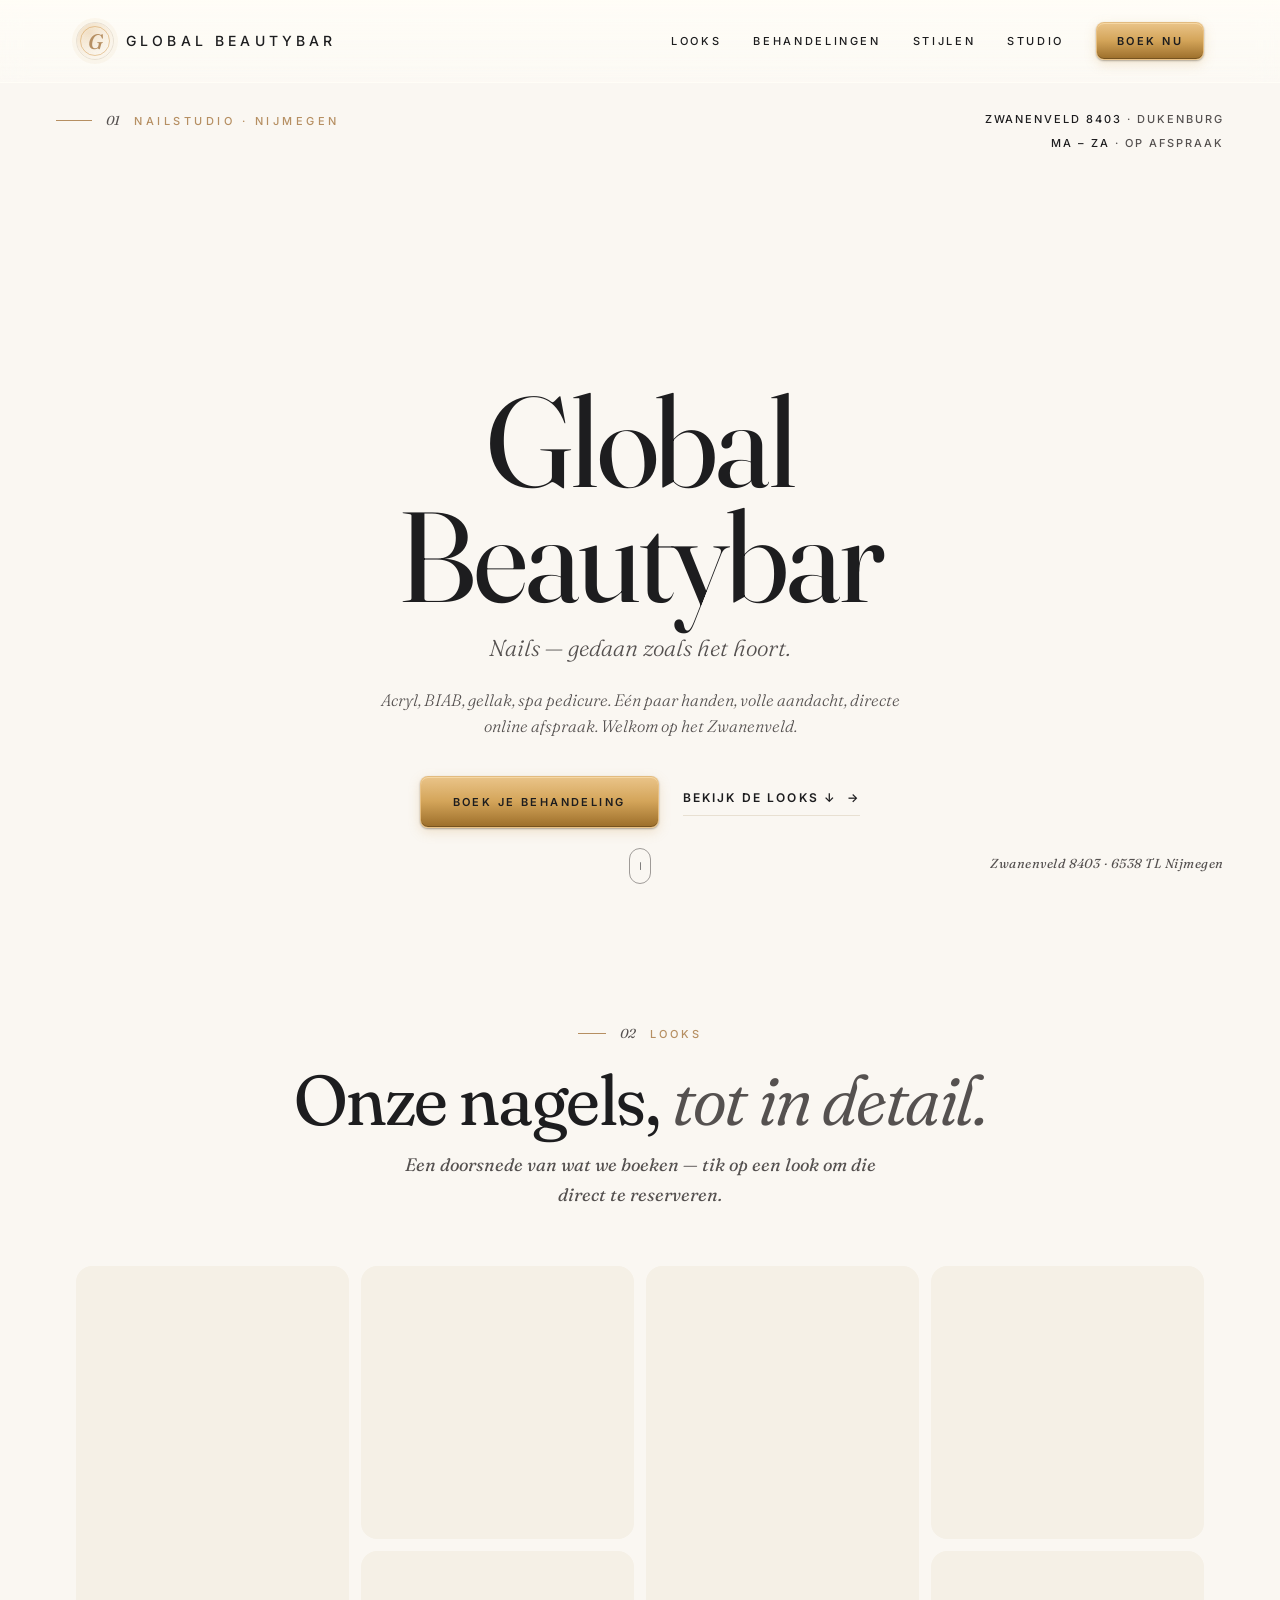
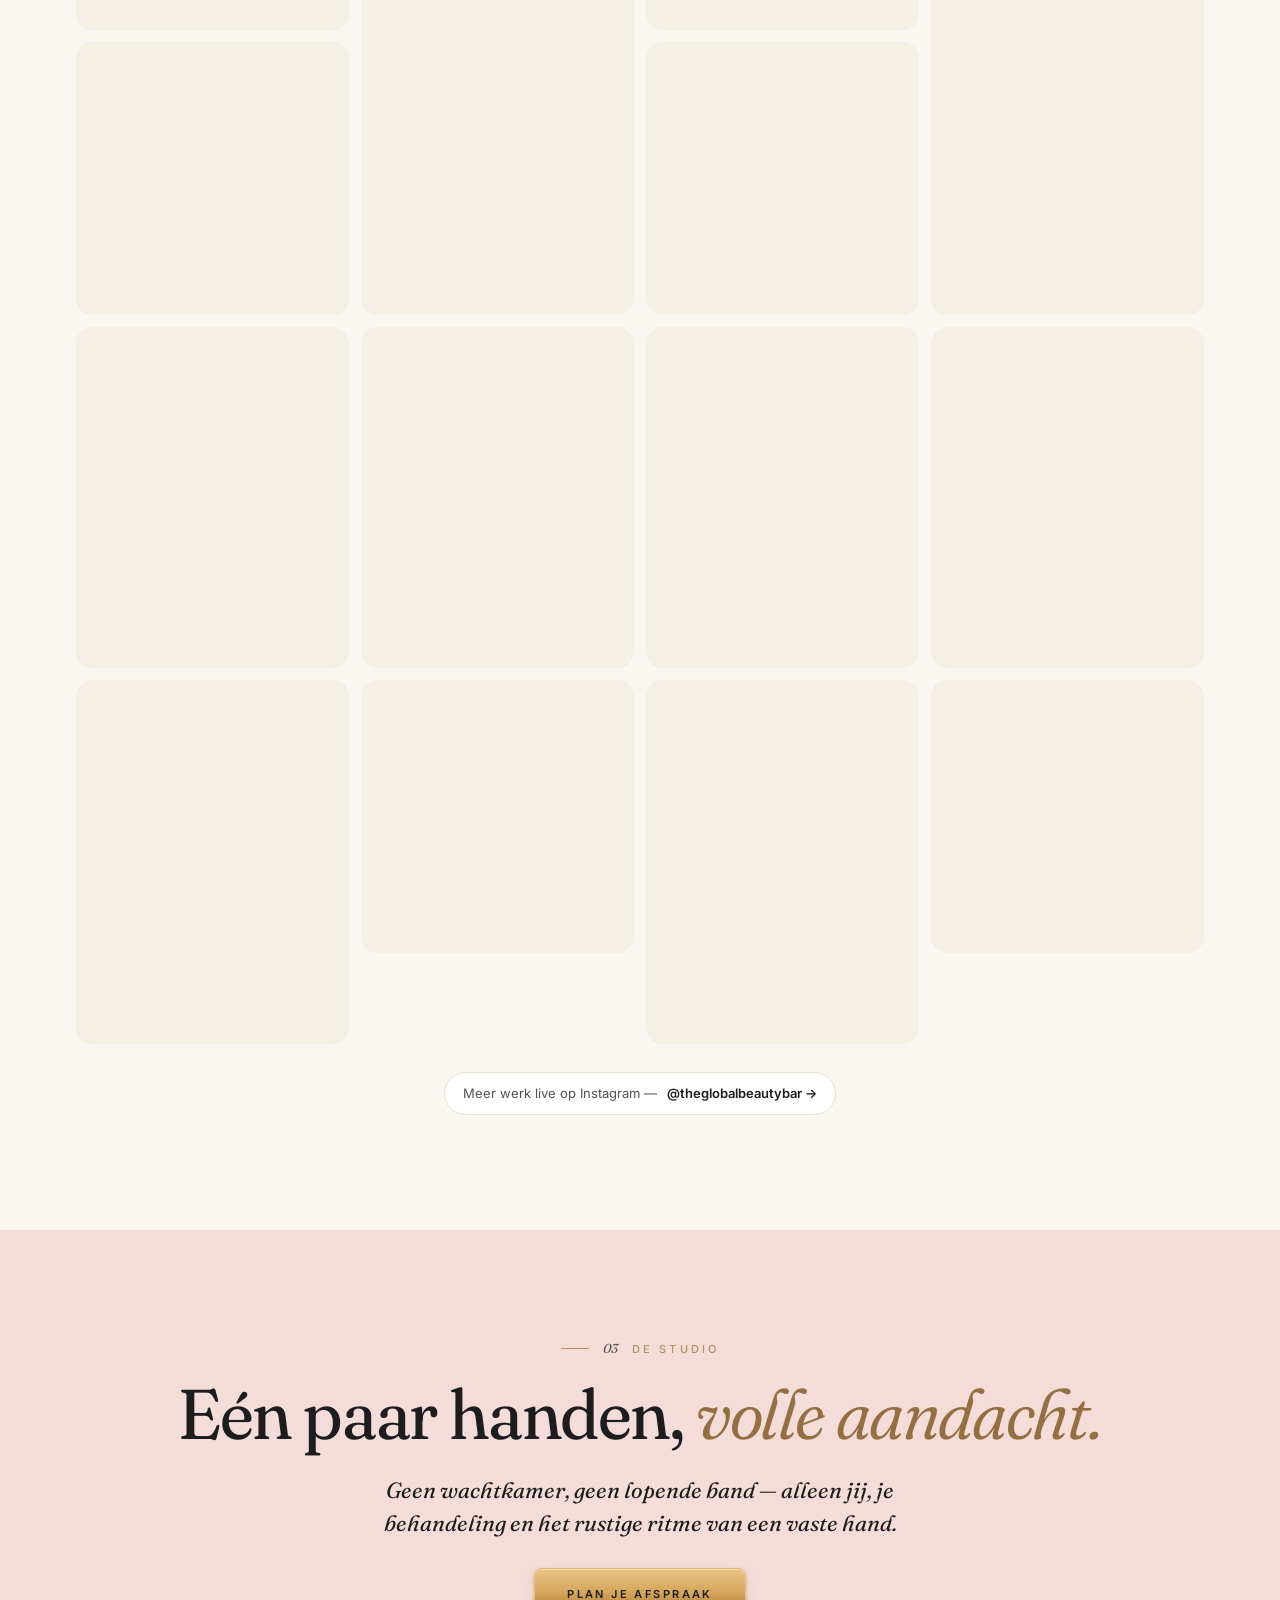
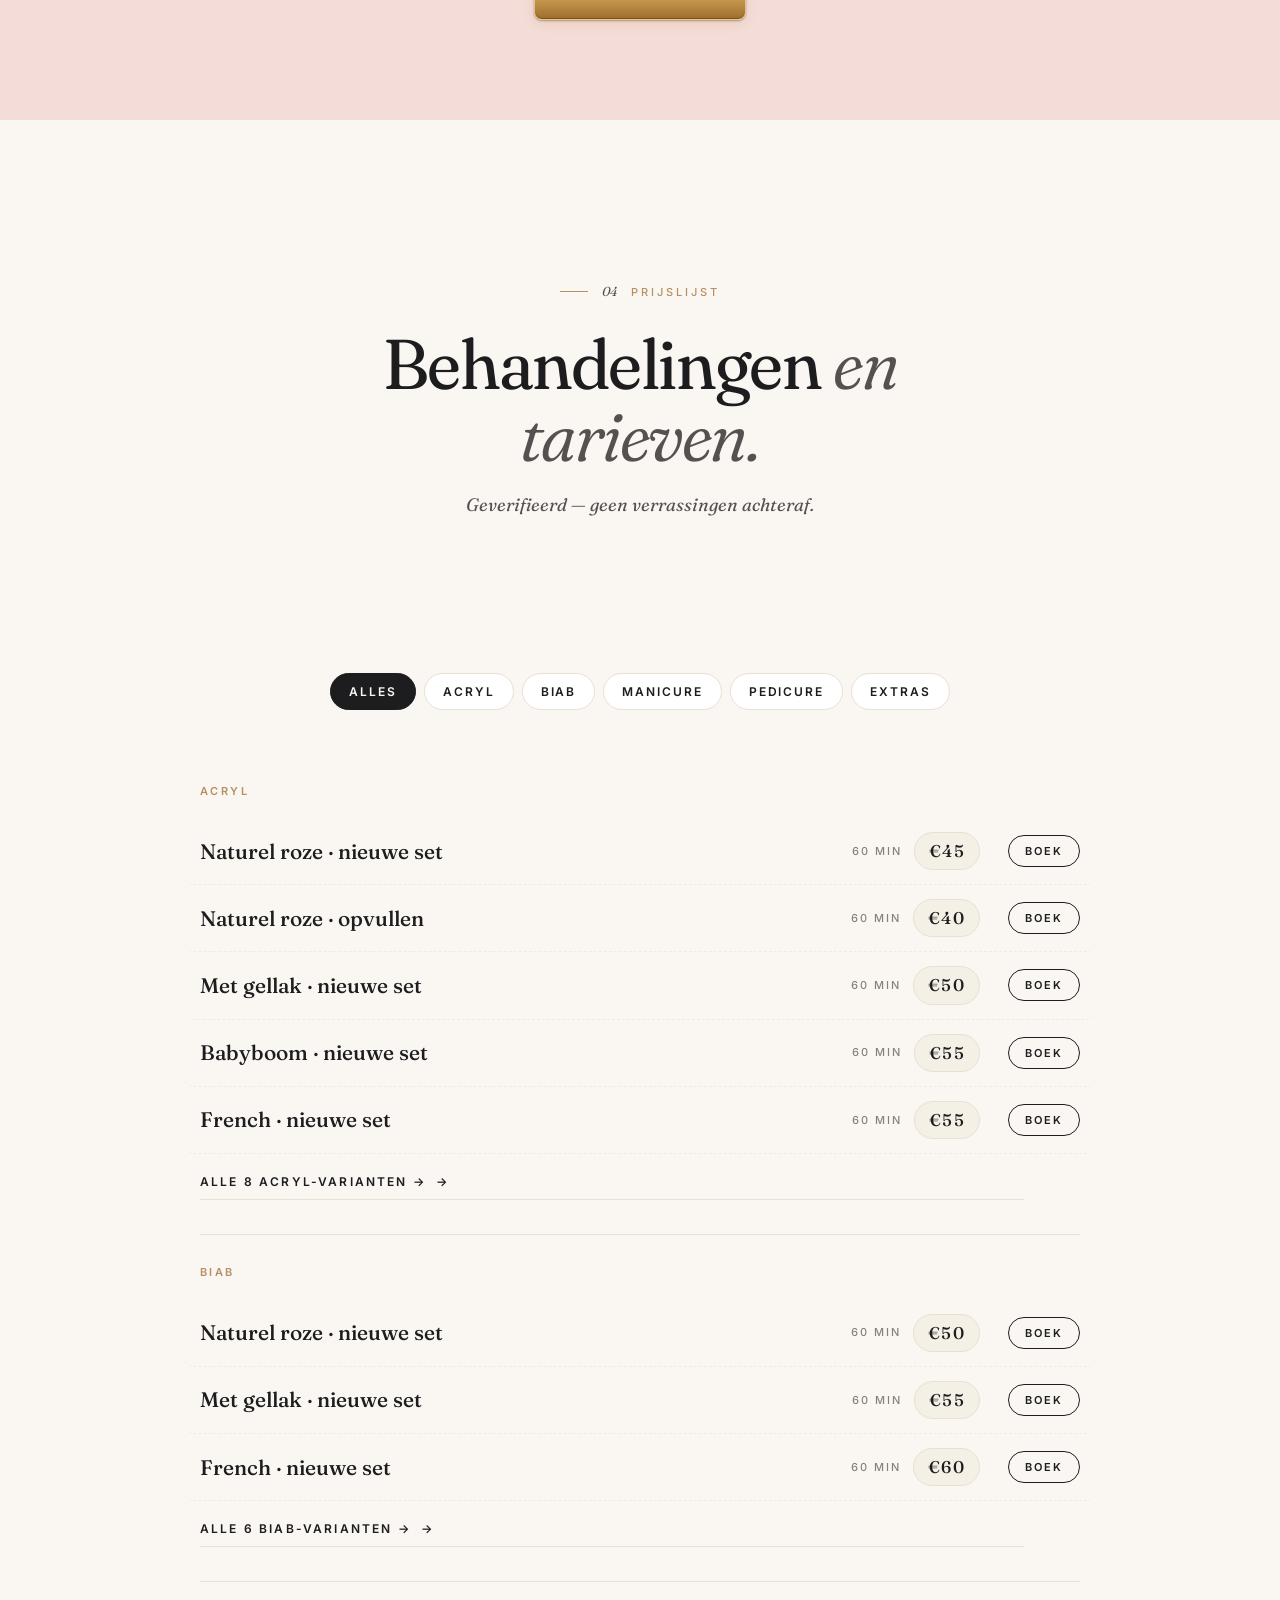
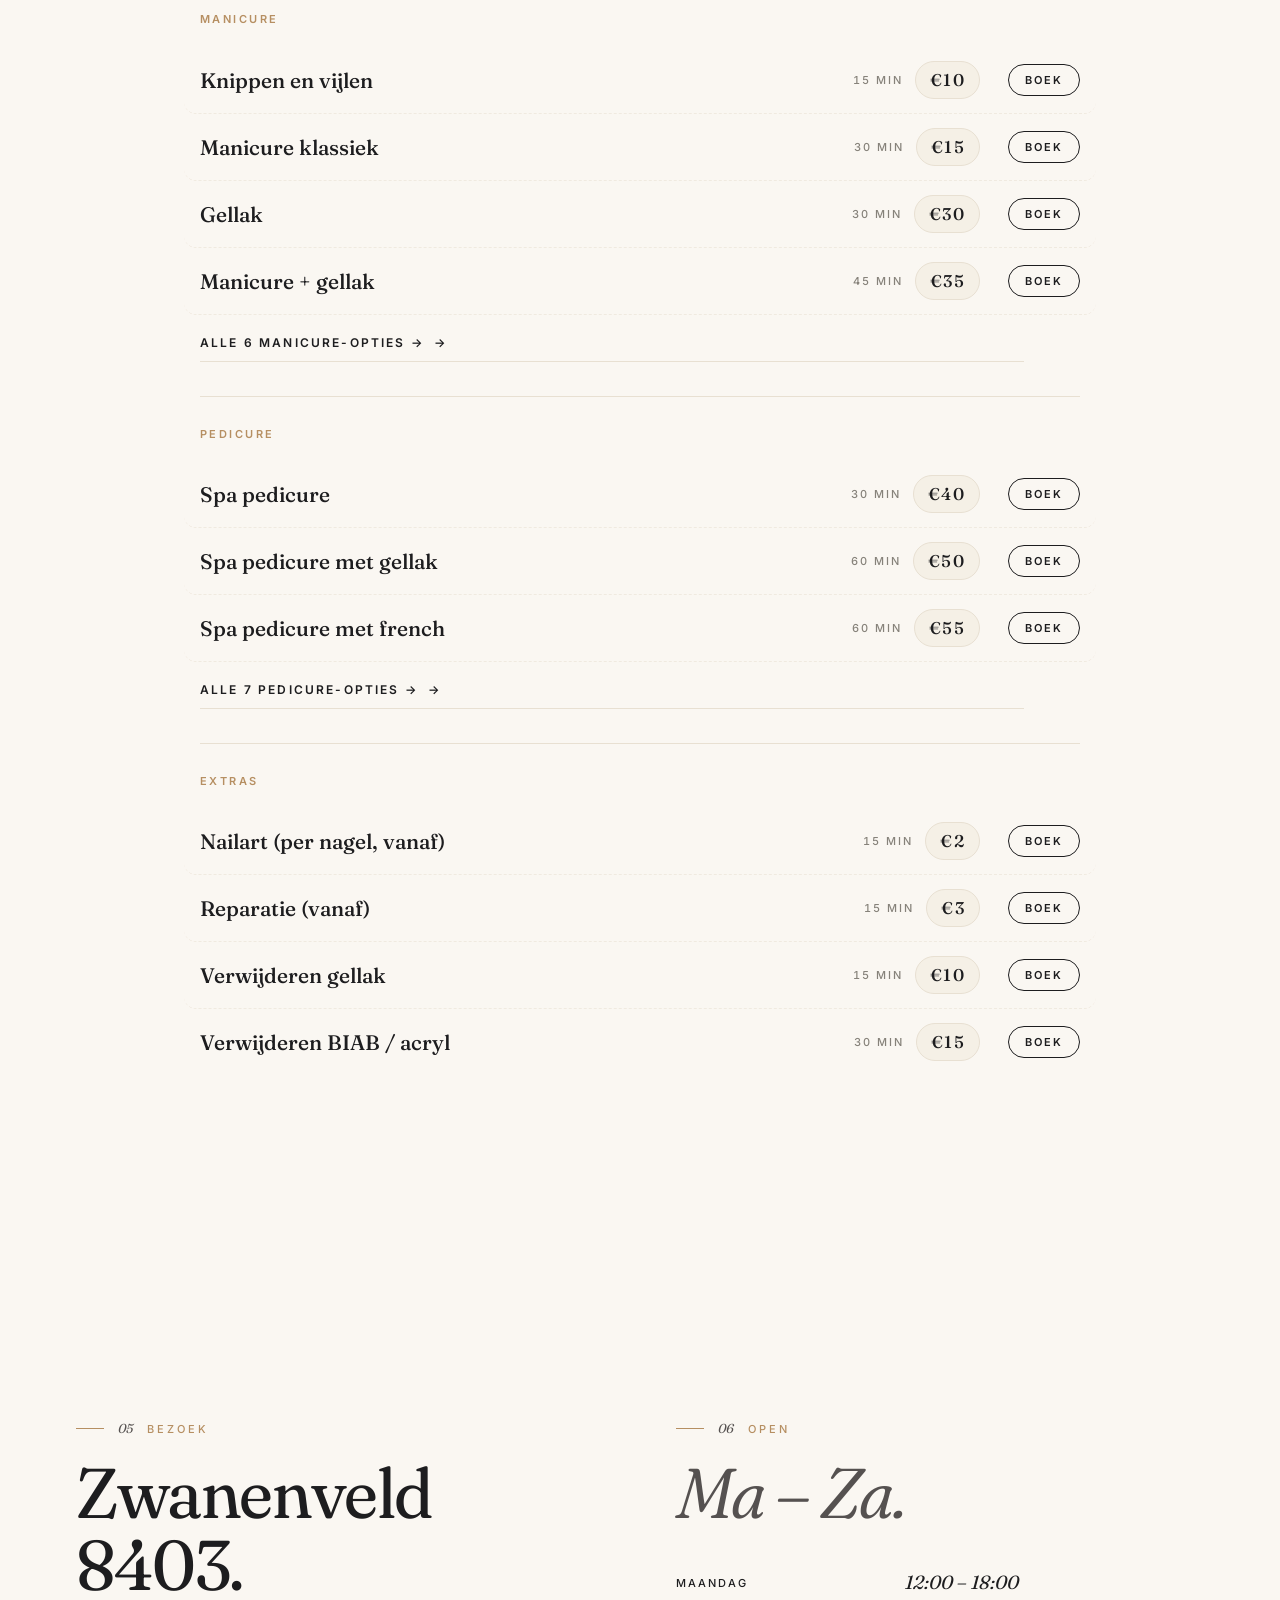
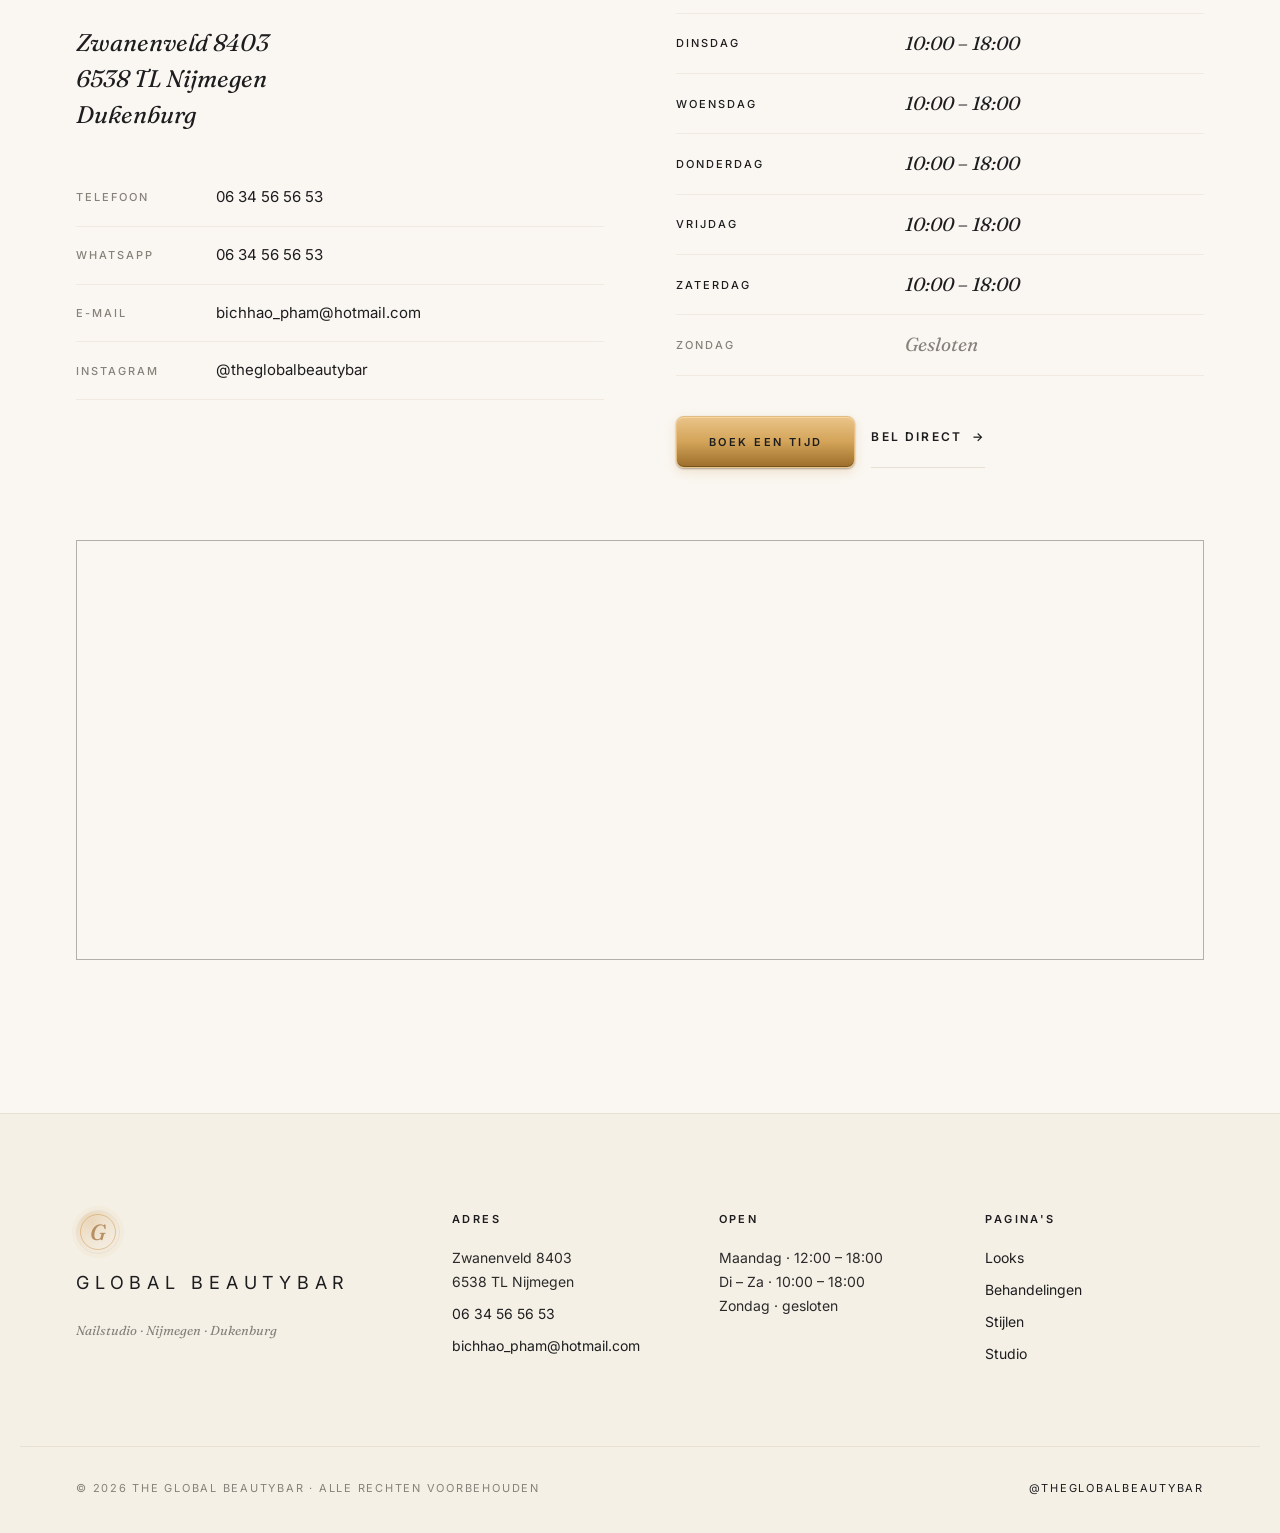
==== index.html @ bc57fea4 "v3 — interactive tabbed price-menu + mobile polish Menu-list redesign (homepage prijslijst section):" ====
<!doctype html>
<html lang="nl">
<head>
  <meta charset="utf-8">
  <meta name="viewport" content="width=device-width, initial-scale=1, viewport-fit=cover">
  <title>The Global Beautybar · Nailstudio Nijmegen</title>
  <meta name="description" content="Premium nailstudio in Nijmegen. Acryl, BIAB, manicure en pedicure — vakwerk in een verstilde studio op het Zwanenveld. Online boeken.">
  <meta name="robots" content="index,follow">
  <meta name="theme-color" content="#FAF7F2">

  <meta property="og:type" content="website">
  <meta property="og:title" content="The Global Beautybar · Nailstudio Nijmegen">
  <meta property="og:description" content="Acryl · BIAB · Manicure · Pedicure — premium nailstudio in Nijmegen.">
  <meta property="og:locale" content="nl_NL">

  <link rel="preconnect" href="https://fonts.googleapis.com">
  <link rel="preconnect" href="https://fonts.gstatic.com" crossorigin>
  <link rel="preconnect" href="https://images.pexels.com" crossorigin>
  <link href="https://fonts.googleapis.com/css2?family=Fraunces:ital,opsz,wght@0,9..144,300;0,9..144,400;0,9..144,500;0,9..144,600;1,9..144,400;1,9..144,500&family=Inter:wght@300;400;500;600;700" rel="stylesheet">
  <link rel="stylesheet" href="css/style.css?v=3">
</head>
<body class="home">

<!-- ============ NAV ============ -->
<header class="nav" id="nav">
  <div class="nav__inner">
    <a class="nav__brand" href="#top" aria-label="The Global Beautybar — terug naar boven">
      <span class="nav__monogram">G</span>
      <span class="nav__word">GLOBAL BEAUTYBAR</span>
    </a>
    <nav class="nav__links" aria-label="Hoofdnavigatie">
      <a href="#looks">Looks</a>
      <a href="nagels.html">Behandelingen</a>
      <a href="stijlen.html">Stijlen</a>
      <a href="over-ons.html">Studio</a>
    </nav>
    <button class="btn btn--accent nav__cta" data-open-book>Boek nu</button>
    <button class="nav__burger" aria-label="Menu" aria-expanded="false">
      <span></span><span></span><span></span>
    </button>
  </div>
</header>

<!-- ============ HERO ============ -->
<section class="hero" id="top">
  <div class="hero__media hero__media--still" aria-hidden="true">
    <div class="hero__still" data-img="https://images.pexels.com/photos/34835286/pexels-photo-34835286.jpeg?auto=compress&cs=tinysrgb&w=1600"></div>
  </div>
  <div class="hero__scrim" aria-hidden="true"></div>

  <div class="hero__corner hero__corner--tl">
    <div class="hero__eyebrow">
      <span class="num">01</span>
      <span>Nailstudio · Nijmegen</span>
    </div>
  </div>

  <div class="hero__corner hero__corner--tr">
    <span><strong>Zwanenveld 8403</strong> · Dukenburg</span>
    <span><strong>Ma – Za</strong> · op afspraak</span>
  </div>

  <div class="hero__text">
    <h1 class="hero__title">Global Beautybar</h1>
    <p class="hero__title-sub">Nails — gedaan zoals het hoort.</p>
    <p class="hero__lede">
      Acryl, BIAB, gellak, spa pedicure. Eén paar handen, volle aandacht,
      directe online afspraak. Welkom op het Zwanenveld.
    </p>
    <div class="hero__cta">
      <button class="btn btn--accent btn--lg" data-open-book>Boek je behandeling</button>
      <a class="link-arrow" href="#looks">Bekijk de looks ↓</a>
    </div>
  </div>

  <span class="hero__caption">Zwanenveld 8403 · 6538 TL Nijmegen</span>
  <a class="hero__scroll" href="#looks" aria-label="Scroll naar looks"><span></span></a>
</section>

<!-- ============ FEATURED LOOKS — MASONRY GALLERY ============ -->
<section class="featured-looks" id="looks">
  <div class="container">
    <header class="featured-looks__head reveal">
      <div class="eyebrow"><span class="num">02</span> Looks</div>
      <h2 class="display">Onze nagels, <em>tot in detail.</em></h2>
      <p class="section__sub">
        Een doorsnede van wat we boeken — tik op een look om die direct te reserveren.
      </p>
    </header>

    <div class="gallery__masonry" data-gallery>

      <a class="gallery__pin" data-open-book data-service="acryl-french-nieuw" style="--ratio:3/4">
        <span class="gallery__pin-img" data-img="https://images.pexels.com/photos/34871553/pexels-photo-34871553.jpeg?auto=compress&cs=tinysrgb&w=900"></span>
        <span class="pin-caption">Acryl French · <span class="price">€55</span></span>
      </a>

      <a class="gallery__pin" data-open-book data-service="acryl-babyboom-nieuw" style="--ratio:1/1">
        <span class="gallery__pin-img" data-img="https://images.pexels.com/photos/34835303/pexels-photo-34835303.jpeg?auto=compress&cs=tinysrgb&w=900"></span>
        <span class="pin-caption">Acryl Babyboom · <span class="price">€55</span></span>
      </a>

      <a class="gallery__pin" data-open-book data-service="biab-french-nieuw" style="--ratio:4/5">
        <span class="gallery__pin-img" data-img="https://images.pexels.com/photos/34871560/pexels-photo-34871560.jpeg?auto=compress&cs=tinysrgb&w=900"></span>
        <span class="pin-caption">BIAB French · <span class="price">€60</span></span>
      </a>

      <a class="gallery__pin" data-open-book data-service="pedi-spa-french" style="--ratio:3/4">
        <span class="gallery__pin-img" data-img="https://images.pexels.com/photos/34885847/pexels-photo-34885847.jpeg?auto=compress&cs=tinysrgb&w=900"></span>
        <span class="pin-caption">Spa Pedicure French · <span class="price">€55</span></span>
      </a>

      <a class="gallery__pin" data-open-book data-service="acryl-naturel-nieuw" style="--ratio:1/1">
        <span class="gallery__pin-img" data-img="https://images.pexels.com/photos/34871570/pexels-photo-34871570.jpeg?auto=compress&cs=tinysrgb&w=900"></span>
        <span class="pin-caption">Acryl Naturel · <span class="price">€45</span></span>
      </a>

      <a class="gallery__pin" data-open-book data-service="mani-gellak" style="--ratio:3/4">
        <span class="gallery__pin-img" data-img="https://images.pexels.com/photos/34871614/pexels-photo-34871614.jpeg?auto=compress&cs=tinysrgb&w=900"></span>
        <span class="pin-caption">Gellak Manicure · <span class="price">€30</span></span>
      </a>

      <a class="gallery__pin" data-open-book data-service="mani-klassiek" style="--ratio:4/5">
        <span class="gallery__pin-img" data-img="https://images.pexels.com/photos/34671620/pexels-photo-34671620.jpeg?auto=compress&cs=tinysrgb&w=900"></span>
        <span class="pin-caption">Manicure · <span class="price">€15</span></span>
      </a>

      <a class="gallery__pin" data-open-book data-service="acryl-gellak-nieuw" style="--ratio:1/1">
        <span class="gallery__pin-img" data-img="https://images.pexels.com/photos/3997386/pexels-photo-3997386.jpeg?auto=compress&cs=tinysrgb&w=900"></span>
        <span class="pin-caption">Acryl met Gellak · <span class="price">€50</span></span>
      </a>

      <a class="gallery__pin" data-open-book data-service="biab-naturel-nieuw" style="--ratio:3/4">
        <span class="gallery__pin-img" data-img="https://images.pexels.com/photos/17280274/pexels-photo-17280274.jpeg?auto=compress&cs=tinysrgb&w=900"></span>
        <span class="pin-caption">BIAB Naturel · <span class="price">€50</span></span>
      </a>

      <a class="gallery__pin" data-open-book data-service="pedi-gellak" style="--ratio:1/1">
        <span class="gallery__pin-img" data-img="https://images.pexels.com/photos/36207029/pexels-photo-36207029.jpeg?auto=compress&cs=tinysrgb&w=900"></span>
        <span class="pin-caption">Pedicure Gellak · <span class="price">€30</span></span>
      </a>

      <a class="gallery__pin" data-open-book data-service="mani-gellak-french" style="--ratio:4/5">
        <span class="gallery__pin-img" data-img="https://images.pexels.com/photos/998405/pexels-photo-998405.jpeg?auto=compress&cs=tinysrgb&w=900"></span>
        <span class="pin-caption">Gellak French · <span class="price">€35</span></span>
      </a>

      <a class="gallery__pin" data-open-book data-service="acryl-babyboom-opvullen" style="--ratio:3/4">
        <span class="gallery__pin-img" data-img="https://images.pexels.com/photos/3997385/pexels-photo-3997385.jpeg?auto=compress&cs=tinysrgb&w=900"></span>
        <span class="pin-caption">Babyboom Opvullen · <span class="price">€50</span></span>
      </a>

      <a class="gallery__pin" data-open-book data-service="biab-gellak-nieuw" style="--ratio:1/1">
        <span class="gallery__pin-img" data-img="https://images.pexels.com/photos/3997378/pexels-photo-3997378.jpeg?auto=compress&cs=tinysrgb&w=900"></span>
        <span class="pin-caption">BIAB Gellak · <span class="price">€55</span></span>
      </a>

      <a class="gallery__pin" data-open-book data-service="pedi-spa" style="--ratio:3/4">
        <span class="gallery__pin-img" data-img="https://images.pexels.com/photos/34885842/pexels-photo-34885842.jpeg?auto=compress&cs=tinysrgb&w=900"></span>
        <span class="pin-caption">Spa Pedicure · <span class="price">€40</span></span>
      </a>

      <a class="gallery__pin" data-open-book data-service="extra-nailart" style="--ratio:4/5">
        <span class="gallery__pin-img" data-img="https://images.pexels.com/photos/17471377/pexels-photo-17471377.jpeg?auto=compress&cs=tinysrgb&w=900"></span>
        <span class="pin-caption">Nailart · <span class="price">vanaf €2</span></span>
      </a>

      <a class="gallery__pin" data-open-book data-service="mani-met-gellak" style="--ratio:1/1">
        <span class="gallery__pin-img" data-img="https://images.pexels.com/photos/34971940/pexels-photo-34971940.jpeg?auto=compress&cs=tinysrgb&w=900"></span>
        <span class="pin-caption">Manicure + Gellak · <span class="price">€35</span></span>
      </a>

    </div>

    <div class="featured-looks__cta">
      <a class="insta-chip" href="https://www.instagram.com/theglobalbeautybar" target="_blank" rel="noopener">
        Meer werk live op Instagram — <strong>@theglobalbeautybar →</strong>
      </a>
    </div>
  </div>
</section>

<!-- ============ BLUSH BAND — short brand statement ============ -->
<section class="blush-band">
  <div class="container">
    <div class="eyebrow"><span class="num">03</span> De studio</div>
    <h2 class="display">Eén paar handen, <em>volle aandacht.</em></h2>
    <p class="blush-band__lede">
      Geen wachtkamer, geen lopende band — alleen jij, je behandeling
      en het rustige ritme van een vaste hand.
    </p>
    <button class="btn btn--accent btn--lg" data-open-book>Plan je afspraak</button>
  </div>
</section>

<!-- ============ SERVICE MENU (lean list, all 31 services) ============ -->
<section class="section" id="menu">
  <div class="container">
    <header class="section__head reveal">
      <div class="eyebrow"><span class="num">04</span> Prijslijst</div>
      <h2 class="display">Behandelingen <em>en tarieven.</em></h2>
      <p class="section__sub">Geverifieerd — geen verrassingen achteraf.</p>
    </header>

    <div class="menu-list__tabs gallery__filters" role="tablist" aria-label="Filter behandelingen op categorie">
      <button class="gallery__filter is-active" data-menu-filter="all" role="tab" aria-selected="true">Alles</button>
      <button class="gallery__filter" data-menu-filter="acryl" role="tab">Acryl</button>
      <button class="gallery__filter" data-menu-filter="biab" role="tab">BIAB</button>
      <button class="gallery__filter" data-menu-filter="manicure" role="tab">Manicure</button>
      <button class="gallery__filter" data-menu-filter="pedicure" role="tab">Pedicure</button>
      <button class="gallery__filter" data-menu-filter="extras" role="tab">Extras</button>
    </div>

    <div class="menu-list reveal" data-active="all">

      <div class="menu-list__group is-active" data-cat="acryl">
        <h3 class="menu-list__cat">Acryl</h3>
        <div class="menu-list__row"><span class="menu-list__row-name">Naturel roze · nieuwe set</span><span class="menu-list__row-meta"><span class="duration">60 min</span><span class="price">€45</span></span><button class="menu-list__row-cta" data-open-book data-service="acryl-naturel-nieuw">Boek</button></div>
        <div class="menu-list__row"><span class="menu-list__row-name">Naturel roze · opvullen</span><span class="menu-list__row-meta"><span class="duration">60 min</span><span class="price">€40</span></span><button class="menu-list__row-cta" data-open-book data-service="acryl-naturel-opvullen">Boek</button></div>
        <div class="menu-list__row"><span class="menu-list__row-name">Met gellak · nieuwe set</span><span class="menu-list__row-meta"><span class="duration">60 min</span><span class="price">€50</span></span><button class="menu-list__row-cta" data-open-book data-service="acryl-gellak-nieuw">Boek</button></div>
        <div class="menu-list__row"><span class="menu-list__row-name">Babyboom · nieuwe set</span><span class="menu-list__row-meta"><span class="duration">60 min</span><span class="price">€55</span></span><button class="menu-list__row-cta" data-open-book data-service="acryl-babyboom-nieuw">Boek</button></div>
        <div class="menu-list__row"><span class="menu-list__row-name">French · nieuwe set</span><span class="menu-list__row-meta"><span class="duration">60 min</span><span class="price">€55</span></span><button class="menu-list__row-cta" data-open-book data-service="acryl-french-nieuw">Boek</button></div>
        <div class="menu-list__row menu-list__row--link"><a href="nagels.html#acryl" class="link-arrow">Alle 8 acryl-varianten →</a></div>
      </div>

      <div class="menu-list__group is-active" data-cat="biab">
        <h3 class="menu-list__cat">BIAB</h3>
        <div class="menu-list__row"><span class="menu-list__row-name">Naturel roze · nieuwe set</span><span class="menu-list__row-meta"><span class="duration">60 min</span><span class="price">€50</span></span><button class="menu-list__row-cta" data-open-book data-service="biab-naturel-nieuw">Boek</button></div>
        <div class="menu-list__row"><span class="menu-list__row-name">Met gellak · nieuwe set</span><span class="menu-list__row-meta"><span class="duration">60 min</span><span class="price">€55</span></span><button class="menu-list__row-cta" data-open-book data-service="biab-gellak-nieuw">Boek</button></div>
        <div class="menu-list__row"><span class="menu-list__row-name">French · nieuwe set</span><span class="menu-list__row-meta"><span class="duration">60 min</span><span class="price">€60</span></span><button class="menu-list__row-cta" data-open-book data-service="biab-french-nieuw">Boek</button></div>
        <div class="menu-list__row menu-list__row--link"><a href="nagels.html#biab" class="link-arrow">Alle 6 BIAB-varianten →</a></div>
      </div>

      <div class="menu-list__group is-active" data-cat="manicure">
        <h3 class="menu-list__cat">Manicure</h3>
        <div class="menu-list__row"><span class="menu-list__row-name">Knippen en vijlen</span><span class="menu-list__row-meta"><span class="duration">15 min</span><span class="price">€10</span></span><button class="menu-list__row-cta" data-open-book data-service="mani-knippen">Boek</button></div>
        <div class="menu-list__row"><span class="menu-list__row-name">Manicure klassiek</span><span class="menu-list__row-meta"><span class="duration">30 min</span><span class="price">€15</span></span><button class="menu-list__row-cta" data-open-book data-service="mani-klassiek">Boek</button></div>
        <div class="menu-list__row"><span class="menu-list__row-name">Gellak</span><span class="menu-list__row-meta"><span class="duration">30 min</span><span class="price">€30</span></span><button class="menu-list__row-cta" data-open-book data-service="mani-gellak">Boek</button></div>
        <div class="menu-list__row"><span class="menu-list__row-name">Manicure + gellak</span><span class="menu-list__row-meta"><span class="duration">45 min</span><span class="price">€35</span></span><button class="menu-list__row-cta" data-open-book data-service="mani-met-gellak">Boek</button></div>
        <div class="menu-list__row menu-list__row--link"><a href="nagels.html#manicure" class="link-arrow">Alle 6 manicure-opties →</a></div>
      </div>

      <div class="menu-list__group is-active" data-cat="pedicure">
        <h3 class="menu-list__cat">Pedicure</h3>
        <div class="menu-list__row"><span class="menu-list__row-name">Spa pedicure</span><span class="menu-list__row-meta"><span class="duration">30 min</span><span class="price">€40</span></span><button class="menu-list__row-cta" data-open-book data-service="pedi-spa">Boek</button></div>
        <div class="menu-list__row"><span class="menu-list__row-name">Spa pedicure met gellak</span><span class="menu-list__row-meta"><span class="duration">60 min</span><span class="price">€50</span></span><button class="menu-list__row-cta" data-open-book data-service="pedi-spa-gellak">Boek</button></div>
        <div class="menu-list__row"><span class="menu-list__row-name">Spa pedicure met french</span><span class="menu-list__row-meta"><span class="duration">60 min</span><span class="price">€55</span></span><button class="menu-list__row-cta" data-open-book data-service="pedi-spa-french">Boek</button></div>
        <div class="menu-list__row menu-list__row--link"><a href="nagels.html#pedicure" class="link-arrow">Alle 7 pedicure-opties →</a></div>
      </div>

      <div class="menu-list__group is-active" data-cat="extras">
        <h3 class="menu-list__cat">Extras</h3>
        <div class="menu-list__row"><span class="menu-list__row-name">Nailart (per nagel, vanaf)</span><span class="menu-list__row-meta"><span class="duration">15 min</span><span class="price">€2</span></span><button class="menu-list__row-cta" data-open-book data-service="extra-nailart">Boek</button></div>
        <div class="menu-list__row"><span class="menu-list__row-name">Reparatie (vanaf)</span><span class="menu-list__row-meta"><span class="duration">15 min</span><span class="price">€3</span></span><button class="menu-list__row-cta" data-open-book data-service="extra-reparatie">Boek</button></div>
        <div class="menu-list__row"><span class="menu-list__row-name">Verwijderen gellak</span><span class="menu-list__row-meta"><span class="duration">15 min</span><span class="price">€10</span></span><button class="menu-list__row-cta" data-open-book data-service="extra-verw-gellak">Boek</button></div>
        <div class="menu-list__row"><span class="menu-list__row-name">Verwijderen BIAB / acryl</span><span class="menu-list__row-meta"><span class="duration">30 min</span><span class="price">€15</span></span><button class="menu-list__row-cta" data-open-book data-service="extra-verw-biab">Boek</button></div>
      </div>

    </div>
  </div>
</section>

<!-- ============ VISIT ============ -->
<section class="section visit" id="visit">
  <div class="container visit__grid">

    <div class="visit__col reveal">
      <div class="eyebrow"><span class="num">05</span> Bezoek</div>
      <h2 class="display">Zwanenveld 8403.</h2>
      <p class="visit__addr">
        Zwanenveld 8403<br>
        6538 TL Nijmegen<br>
        Dukenburg
      </p>
      <ul class="visit__contact">
        <li><span>Telefoon</span><a href="tel:+31634565653">06 34 56 56 53</a></li>
        <li><span>WhatsApp</span><a href="https://wa.me/31634565653" target="_blank" rel="noopener">06 34 56 56 53</a></li>
        <li><span>E-mail</span><a href="mailto:bichhao_pham@hotmail.com">bichhao_pham@hotmail.com</a></li>
        <li><span>Instagram</span><a href="https://www.instagram.com/theglobalbeautybar" target="_blank" rel="noopener">@theglobalbeautybar</a></li>
      </ul>
    </div>

    <div class="visit__col reveal">
      <div class="eyebrow"><span class="num">06</span> Open</div>
      <h2 class="display"><em>Ma – Za.</em></h2>
      <table class="hours">
        <tbody>
          <tr><th>Maandag</th><td>12:00 – 18:00</td></tr>
          <tr><th>Dinsdag</th><td>10:00 – 18:00</td></tr>
          <tr><th>Woensdag</th><td>10:00 – 18:00</td></tr>
          <tr><th>Donderdag</th><td>10:00 – 18:00</td></tr>
          <tr><th>Vrijdag</th><td>10:00 – 18:00</td></tr>
          <tr><th>Zaterdag</th><td>10:00 – 18:00</td></tr>
          <tr class="closed"><th>Zondag</th><td>Gesloten</td></tr>
        </tbody>
      </table>
      <div class="visit__cta">
        <button class="btn btn--accent btn--lg" data-open-book>Boek een tijd</button>
        <a class="link-arrow" href="tel:+31634565653">Bel direct</a>
      </div>
    </div>

    <div class="visit__map reveal">
      <iframe
        title="Routekaart The Global Beautybar"
        loading="lazy"
        referrerpolicy="no-referrer-when-downgrade"
        src="https://www.google.com/maps?q=Zwanenveld%208403%2C%206538%20TL%20Nijmegen&output=embed">
      </iframe>
    </div>
  </div>
</section>

<!-- ============ FOOTER ============ -->
<footer class="footer">
  <div class="container footer__grid">
    <div class="footer__brand">
      <span class="nav__monogram">G</span>
      <span class="nav__word">GLOBAL BEAUTYBAR</span>
      <p class="footer__tag">Nailstudio · Nijmegen · Dukenburg</p>
    </div>
    <div class="footer__col">
      <h4>Adres</h4>
      <p>Zwanenveld 8403<br>6538 TL Nijmegen</p>
      <p><a href="tel:+31634565653">06 34 56 56 53</a></p>
      <p><a href="mailto:bichhao_pham@hotmail.com">bichhao_pham@hotmail.com</a></p>
    </div>
    <div class="footer__col">
      <h4>Open</h4>
      <p>Maandag · 12:00 – 18:00<br>Di – Za · 10:00 – 18:00<br>Zondag · gesloten</p>
    </div>
    <div class="footer__col">
      <h4>Pagina's</h4>
      <p><a href="#looks">Looks</a></p>
      <p><a href="nagels.html">Behandelingen</a></p>
      <p><a href="stijlen.html">Stijlen</a></p>
      <p><a href="over-ons.html">Studio</a></p>
    </div>
  </div>
  <div class="footer__legal container">
    <span>© <span id="year"></span> The Global Beautybar · Alle rechten voorbehouden</span>
    <span><a href="https://www.instagram.com/theglobalbeautybar" target="_blank" rel="noopener">@theglobalbeautybar</a></span>
  </div>
</footer>

<!-- ============ BOOKING MODAL ============ -->
<div class="book" id="book-modal" role="dialog" aria-modal="true" aria-labelledby="book-title" hidden>
  <div class="book__backdrop" data-close-book></div>
  <div class="book__panel">
    <header class="book__head">
      <h2 id="book-title">Boek je behandeling</h2>
      <button class="book__close" data-close-book aria-label="Sluiten">×</button>
    </header>
    <ol class="book__steps" aria-hidden="true">
      <li data-step="1" class="is-active">Behandeling</li>
      <li data-step="2">Datum</li>
      <li data-step="3">Tijd</li>
      <li data-step="4">Gegevens</li>
    </ol>
    <div class="book__body">
      <section class="book__step is-active" data-step="1">
        <div class="book__group">
          <div class="book__group-label">Behandeling <span class="book__group-meta">verplicht</span></div>
          <div class="book__cat-label">Acryl</div>
          <div class="book__services">
            <button class="book__service" data-service="acryl-naturel-nieuw"><span class="book__service-name">Naturel roze · nieuwe set</span><span class="book__service-meta">60 min · €45</span></button>
            <button class="book__service" data-service="acryl-naturel-opvullen"><span class="book__service-name">Naturel roze · opvullen</span><span class="book__service-meta">60 min · €40</span></button>
            <button class="book__service" data-service="acryl-gellak-nieuw"><span class="book__service-name">Met gellak · nieuwe set</span><span class="book__service-meta">60 min · €50</span></button>
            <button class="book__service" data-service="acryl-gellak-opvullen"><span class="book__service-name">Met gellak · opvullen</span><span class="book__service-meta">60 min · €45</span></button>
            <button class="book__service" data-service="acryl-babyboom-nieuw"><span class="book__service-name">Babyboom · nieuwe set</span><span class="book__service-meta">60 min · €55</span></button>
            <button class="book__service" data-service="acryl-babyboom-opvullen"><span class="book__service-name">Babyboom · opvullen</span><span class="book__service-meta">60 min · €50</span></button>
            <button class="book__service" data-service="acryl-french-nieuw"><span class="book__service-name">French · nieuwe set</span><span class="book__service-meta">60 min · €55</span></button>
            <button class="book__service" data-service="acryl-french-opvullen"><span class="book__service-name">French · opvullen</span><span class="book__service-meta">60 min · €50</span></button>
          </div>
          <div class="book__cat-label">BIAB</div>
          <div class="book__services">
            <button class="book__service" data-service="biab-naturel-nieuw"><span class="book__service-name">Naturel roze · nieuwe set</span><span class="book__service-meta">60 min · €50</span></button>
            <button class="book__service" data-service="biab-naturel-opvullen"><span class="book__service-name">Naturel roze · opvullen</span><span class="book__service-meta">60 min · €45</span></button>
            <button class="book__service" data-service="biab-gellak-nieuw"><span class="book__service-name">Met gellak · nieuwe set</span><span class="book__service-meta">60 min · €55</span></button>
            <button class="book__service" data-service="biab-gellak-opvullen"><span class="book__service-name">Met gellak · opvullen</span><span class="book__service-meta">60 min · €50</span></button>
            <button class="book__service" data-service="biab-french-nieuw"><span class="book__service-name">French · nieuwe set</span><span class="book__service-meta">60 min · €60</span></button>
            <button class="book__service" data-service="biab-french-opvullen"><span class="book__service-name">French · opvullen</span><span class="book__service-meta">60 min · €55</span></button>
          </div>
          <div class="book__cat-label">Manicure</div>
          <div class="book__services">
            <button class="book__service" data-service="mani-knippen"><span class="book__service-name">Knippen en vijlen</span><span class="book__service-meta">15 min · €10</span></button>
            <button class="book__service" data-service="mani-klassiek"><span class="book__service-name">Manicure</span><span class="book__service-meta">30 min · €15</span></button>
            <button class="book__service" data-service="mani-gellak"><span class="book__service-name">Gellak</span><span class="book__service-meta">30 min · €30</span></button>
            <button class="book__service" data-service="mani-gellak-french"><span class="book__service-name">Gellak french</span><span class="book__service-meta">45 min · €35</span></button>
            <button class="book__service" data-service="mani-gellak-met-verw"><span class="book__service-name">Gellak met verwijderen</span><span class="book__service-meta">45 min · €32,50</span></button>
            <button class="book__service" data-service="mani-met-gellak"><span class="book__service-name">Manicure met gellak</span><span class="book__service-meta">45 min · €35</span></button>
          </div>
          <div class="book__cat-label">Pedicure</div>
          <div class="book__services">
            <button class="book__service" data-service="pedi-knippen"><span class="book__service-name">Knippen en vijlen</span><span class="book__service-meta">15 min · €10</span></button>
            <button class="book__service" data-service="pedi-spa"><span class="book__service-name">Spa pedicure</span><span class="book__service-meta">30 min · €40</span></button>
            <button class="book__service" data-service="pedi-spa-gellak"><span class="book__service-name">Spa pedicure met gellak</span><span class="book__service-meta">60 min · €50</span></button>
            <button class="book__service" data-service="pedi-spa-french"><span class="book__service-name">Spa pedicure met french</span><span class="book__service-meta">60 min · €55</span></button>
            <button class="book__service" data-service="pedi-gellak"><span class="book__service-name">Gellak</span><span class="book__service-meta">30 min · €30</span></button>
            <button class="book__service" data-service="pedi-gellak-french"><span class="book__service-name">Gellak french</span><span class="book__service-meta">30 min · €35</span></button>
            <button class="book__service" data-service="pedi-gellak-met-verw"><span class="book__service-name">Gellak verwijderen en gellak</span><span class="book__service-meta">30 min · €32,50</span></button>
          </div>
          <div class="book__cat-label">Extras</div>
          <div class="book__services">
            <button class="book__service" data-service="extra-reparatie"><span class="book__service-name">Reparatie (vanaf)</span><span class="book__service-meta">15 min · €3</span></button>
            <button class="book__service" data-service="extra-nailart"><span class="book__service-name">Nailart (vanaf, per nagel)</span><span class="book__service-meta">15 min · €2</span></button>
            <button class="book__service" data-service="extra-verw-gellak"><span class="book__service-name">Verwijderen gellak</span><span class="book__service-meta">15 min · €10</span></button>
            <button class="book__service" data-service="extra-verw-biab"><span class="book__service-name">Verwijderen BIAB / Acryl</span><span class="book__service-meta">30 min · €15</span></button>
          </div>
        </div>
      </section>
      <section class="book__step" data-step="2"><div class="book__cal" id="book-calendar"></div></section>
      <section class="book__step" data-step="3"><div class="book__slots" id="book-slots"></div></section>
      <section class="book__step" data-step="4">
        <form class="book__form" id="book-form" novalidate>
          <label><span>Naam *</span><input type="text" name="name" required autocomplete="name"></label>
          <label><span>Telefoonnummer *</span><input type="tel" name="phone" required autocomplete="tel" placeholder="+31 6 …"></label>
          <label><span>E-mail *</span><input type="email" name="email" required autocomplete="email"></label>
          <label><span>Wensen (optioneel)</span><textarea name="notes" rows="3" placeholder="Kleurvoorkeur, allergieën, eerste keer…"></textarea></label>
          <label class="book__consent"><input type="checkbox" name="consent" required><span>Ik ontvang de bevestiging per e-mail.</span></label>
        </form>
      </section>
      <section class="book__step book__confirm" data-step="confirm">
        <div class="book__confirm-icon" aria-hidden="true">✓</div>
        <h3>Reservering bevestigd</h3>
        <p class="book__summary" id="book-summary"></p>
        <p>Je ontvangt een bevestiging per e-mail. Tot snel!</p>
        <div class="book__confirm-cta">
          <a class="btn btn--accent btn--lg" id="book-wa" target="_blank" rel="noopener">Stuur ons een appje</a>
          <button class="btn btn--ghost" data-close-book>Sluiten</button>
        </div>
        <p class="book__hint">Vragen? Bel <a href="tel:+31634565653">06 34 56 56 53</a>.</p>
      </section>
    </div>
    <footer class="book__foot">
      <button class="btn btn--ghost" id="book-back" hidden>Terug</button>
      <button class="btn btn--accent" id="book-next">Volgende</button>
      <button class="btn btn--accent" id="book-submit" hidden>Bevestig reservering</button>
    </footer>
  </div>
</div>

<script src="js/main.js?v=3"></script>
<script>
  // Menu-list category filter — toggles which menu__group is visible
  (function () {
    const tabs = document.querySelectorAll('[data-menu-filter]');
    const menu = document.querySelector('.menu-list[data-active]');
    if (!tabs.length || !menu) return;
    const groups = menu.querySelectorAll('.menu-list__group');

    tabs.forEach(tab => tab.addEventListener('click', () => {
      const cat = tab.dataset.menuFilter;
      tabs.forEach(t => {
        const active = t === tab;
        t.classList.toggle('is-active', active);
        t.setAttribute('aria-selected', active ? 'true' : 'false');
      });
      menu.setAttribute('data-active', cat);
      groups.forEach(g => {
        const show = cat === 'all' || g.dataset.cat === cat;
        g.classList.toggle('is-active', show);
      });
    }));
  })();
</script>
</body>
</html>
---- css/style.css ----
/* =====================================================
   THE GLOBAL BEAUTYBAR — Nails Studio, Nijmegen
   Editorial · premium · soft cream canvas + rose-gold accent.
   Palette inspired by Apple's light-surface system + 60-30-10
   color split. Typography pairs Fraunces (display, fashion-
   editorial serif) with Inter (body, premium sans).
   ===================================================== */

:root {
  /* palette — light premium */
  --bg:        #FAF7F2;
  --bg-2:      #FFFFFF;
  --surface:   #FFFFFF;
  --surface-2: #F5F0E6;
  --line:      #E8E0D2;
  --line-soft: #F0EAE0;
  --bone:      #1D1D1F;
  --bone-dim:  #555150;
  --text:      #2A2A2A;
  --muted:     #86827A;
  --gold:      #B68F62;
  --gold-2:    #946F42;
  --rose:      #C9A6A6;
  --gold-soft: #B68F6212;

  /* type */
  --serif:  "Fraunces", "Cormorant Garamond", "EB Garamond", Georgia, serif;
  --sans:   "Inter", -apple-system, "Segoe UI", Roboto, system-ui, sans-serif;

  /* layout */
  --container: 1240px;
  --gutter: clamp(20px, 5vw, 56px);
  --section-y: clamp(96px, 12vw, 180px);

  /* motion */
  --ease: cubic-bezier(.2,.7,.2,1);
}

* { box-sizing: border-box; }
html, body { margin: 0; padding: 0; }
html { scroll-behavior: smooth; }
body {
  background: var(--bg);
  color: var(--text);
  font-family: var(--sans);
  font-weight: 400;
  font-size: 16px;
  line-height: 1.65;
  -webkit-font-smoothing: antialiased;
  text-rendering: optimizeLegibility;
  position: relative;
}

/* Paper-grain texture and vignette removed — they were tuned for the
   former dark theme. The light cream canvas reads cleaner without them. */
body::before, body::after { content: none; }

img, video, iframe { max-width: 100%; display: block; }
a { color: var(--bone); text-decoration: none; transition: color .25s var(--ease), letter-spacing .35s var(--ease); }
a:hover { color: var(--gold); }
button { font-family: inherit; cursor: pointer; }
:focus-visible { outline: 1px solid var(--gold); outline-offset: 4px; }
::selection { background: var(--gold); color: #1a1108; }

.container {
  max-width: var(--container);
  margin: 0 auto;
  padding: 0 var(--gutter);
  position: relative; z-index: 2;
}

/* ============ EDITORIAL EYEBROW (numbered + rule) ============ */
.eyebrow {
  display: inline-flex; align-items: center; gap: 14px;
  font-size: 11px; font-weight: 500;
  letter-spacing: 0.28em; text-transform: uppercase;
  color: var(--gold);
  margin-bottom: 18px;
  font-family: var(--sans);
}
.eyebrow::before {
  content: ""; display: block;
  width: 28px; height: 1px; background: var(--gold);
}
.eyebrow .num {
  font-family: var(--serif); font-style: italic; font-weight: 400;
  letter-spacing: 0; font-size: 13px;
  color: var(--bone-dim);
}

/* ============ DISPLAY HEADING ============ */
.display {
  font-family: var(--serif);
  font-weight: 400;
  letter-spacing: -0.005em;
  font-size: clamp(36px, 5.5vw, 72px);
  line-height: 1.02;
  color: var(--bone);
  margin: 0 0 24px;
}
.display em {
  font-style: italic;
  color: var(--bone-dim);
  font-weight: 300;
}

.muted { color: var(--muted); }
.section { padding: var(--section-y) 0; position: relative; z-index: 2; }
.section__head { max-width: 720px; margin: 0 auto var(--section-y) auto; text-align: center; padding-bottom: 0; }
.section__head .eyebrow { margin-left: auto; margin-right: auto; }
.section__head .display { margin: 8px 0 18px; }
.section__sub { color: var(--bone-dim); margin: 0 auto; font-family: var(--serif); font-style: italic; font-size: 18px; max-width: 520px; }

/* gold hairline divider (between major sections) */
.rule {
  display: block;
  width: 1px; height: 80px; background: var(--gold);
  margin: 0 auto;
  opacity: .4;
}

/* ============ BUTTONS / LINKS ============ */
.btn {
  position: relative;
  display: inline-flex; align-items: center; justify-content: center;
  gap: 10px;
  padding: 16px 26px;
  border: 1px solid transparent;
  border-radius: 8px;
  font-family: var(--sans);
  font-size: 11px; font-weight: 600;
  letter-spacing: 0.22em; text-transform: uppercase;
  background: transparent; color: var(--bone);
  transition: all .3s var(--ease);
  text-decoration: none;
  white-space: nowrap;
  overflow: hidden; /* contain the shine pseudo-element */
}
.btn--accent {
  /* layered warm-gold gradient — top highlight, mid-tone, bottom shadow */
  background:
    linear-gradient(180deg, #EAC489 0%, #D4A55A 48%, #9C6E2A 100%);
  color: #1A0E14;
  border-color: rgba(234, 196, 137, .9);
  box-shadow:
    inset 0 1px 0 rgba(255, 232, 188, .55),
    inset 0 -1px 0 rgba(0, 0, 0, .25),
    0 4px 12px rgba(212, 165, 90, .25),
    0 1px 2px rgba(0, 0, 0, .35);
}
/* sweeping shine overlay — sits on top of the gradient */
.btn--accent::after {
  content: "";
  position: absolute; top: 0; left: -120%;
  width: 60%; height: 100%;
  background: linear-gradient(
    100deg,
    rgba(255, 240, 210, 0) 0%,
    rgba(255, 240, 210, .35) 50%,
    rgba(255, 240, 210, 0) 100%
  );
  transform: skewX(-18deg);
  pointer-events: none;
  transition: left .9s var(--ease);
}
.btn--accent:hover {
  background:
    linear-gradient(180deg, #F2D3A0 0%, #DDB36C 48%, #AC7F30 100%);
  color: #100810;
  box-shadow:
    inset 0 1px 0 rgba(255, 236, 196, .7),
    inset 0 -1px 0 rgba(0, 0, 0, .3),
    0 6px 18px rgba(212, 165, 90, .35),
    0 1px 2px rgba(0, 0, 0, .4);
  transform: translateY(-1px);
}
.btn--accent:hover::after { left: 130%; }
.btn--accent:active {
  transform: translateY(0);
  box-shadow:
    inset 0 2px 4px rgba(0, 0, 0, .3),
    0 1px 2px rgba(0, 0, 0, .35);
}

.btn--ghost {
  border-color: var(--line); color: var(--bone-dim);
  background:
    linear-gradient(180deg, rgba(239, 230, 212, .03), rgba(239, 230, 212, 0));
  box-shadow: inset 0 1px 0 rgba(239, 230, 212, .06);
}
.btn--ghost:hover { border-color: var(--gold); color: var(--gold); }
.btn--lg { padding: 18px 32px; }
.btn--sm { padding: 11px 20px; font-size: 10px; }

/* "underlined link with arrow" — editorial alt CTA */
.link-arrow {
  display: inline-flex; align-items: center; gap: 10px;
  font-size: 12px; letter-spacing: 0.18em; text-transform: uppercase;
  font-weight: 600; color: var(--bone);
  /* explicit reset so it looks identical on <a> and <button> */
  background: transparent;
  border: 0;
  border-bottom: 1px solid var(--line);
  border-radius: 0;
  padding: 0 0 8px;
  transition: gap .3s var(--ease), color .3s var(--ease), border-color .3s var(--ease);
}
.link-arrow::after { content: "→"; transition: transform .3s var(--ease); }
.link-arrow:hover { gap: 18px; color: var(--gold); border-color: var(--gold); }
.link-arrow:hover::after { transform: translateX(4px); }

/* ============ NAV ============ */
.nav {
  position: fixed; inset: 0 0 auto 0; z-index: 50;
  padding: 22px 0;
  background: linear-gradient(to bottom, rgba(9,7,10,.85), rgba(9,7,10,0));
  backdrop-filter: blur(6px);
  transition: background .3s var(--ease), padding .3s var(--ease), border-color .3s var(--ease);
  border-bottom: 1px solid transparent;
}
.nav.is-scrolled {
  background: rgba(9,7,10,.96);
  padding: 14px 0;
  border-bottom-color: var(--line-soft);
}
.nav__inner {
  max-width: var(--container); margin: 0 auto;
  padding: 0 var(--gutter);
  display: flex; align-items: center; gap: 32px;
}
.nav__brand {
  display: inline-flex; align-items: center; gap: 12px;
  color: var(--bone); font-weight: 500;
  letter-spacing: 0.32em; font-size: 13px;
}
.nav__brand:hover { color: var(--gold); }
.nav__monogram {
  position: relative;
  display: grid; place-items: center;
  width: 38px; height: 38px;
  border: 1px solid var(--gold);
  color: var(--gold);
  font-family: var(--serif); font-weight: 500; font-size: 21px;
  line-height: 1;
  border-radius: 50%;
  background:
    radial-gradient(circle at 35% 28%, rgba(201,132,42,.22), rgba(9,7,10,0) 70%);
  font-style: italic;
  letter-spacing: 0;
  box-shadow:
    inset 0 0 14px rgba(201,132,42,.10),
    0 0 0 4px rgba(201,132,42,.05);
  transition: transform .5s var(--ease), color .3s var(--ease), box-shadow .4s var(--ease);
  text-indent: 0.04em; /* nudge optical centre of italic A */
}
.nav__monogram::before {
  content: "";
  position: absolute; inset: 3px;
  border: 1px solid rgba(201,132,42,.4);
  border-radius: 50%;
  pointer-events: none;
}
.nav__brand:hover .nav__monogram {
  transform: rotate(-6deg) scale(1.04);
  color: var(--bone);
  box-shadow:
    inset 0 0 18px rgba(239,230,212,.12),
    0 0 0 4px rgba(201,132,42,.10);
}
.nav__word { font-size: 14px; }
.nav__links { margin-left: auto; display: flex; gap: 32px; }
.nav__links a {
  font-size: 11px; letter-spacing: 0.24em; text-transform: uppercase;
  color: var(--bone-dim); font-weight: 500;
}
.nav__links a:hover { color: var(--gold); letter-spacing: 0.28em; }
.nav__cta { padding: 11px 20px; font-size: 11px; }

.nav__burger {
  display: none; background: none; border: 0;
  width: 32px; height: 32px; padding: 6px;
}
.nav__burger span {
  display: block; height: 1px; background: var(--bone);
  margin: 5px 0; transition: .25s var(--ease);
}

@media (max-width: 880px) {
  .nav__links { display: none; }
  .nav__burger { display: block; margin-left: auto; }
  .nav__cta { display: none; }
  .nav.is-open .nav__links {
    display: flex; flex-direction: column;
    position: absolute; top: 100%; left: 0; right: 0;
    background: var(--bg); padding: 24px var(--gutter);
    border-bottom: 1px solid var(--line);
    gap: 18px;
  }
}

/* ============ HERO — FULL-BLEED VIDEO ============ */
.hero {
  position: relative;
  min-height: 100svh;
  overflow: hidden;
  isolation: isolate;
  display: block;
}

/* Full-bleed video stack */
.hero__media {
  position: absolute; inset: 0; z-index: 0;
  background: var(--bg);
}
.hero__video {
  position: absolute; inset: 0;
  width: 100%; height: 100%;
  object-fit: cover;
  opacity: 0; transition: opacity 1.6s var(--ease);
}
.hero__video.is-active { opacity: 1; }

/* Asymmetric scrim tuned for a light cream theme — we want the
   nail-art hero photo to dominate, with a soft cream wash at the
   bottom so the headline reads as charcoal-on-light. */
.hero__scrim {
  position: absolute; inset: 0; z-index: 1;
  pointer-events: none;
  background:
    linear-gradient(to bottom, rgba(250,247,242,0) 0%, rgba(250,247,242,0) 45%, rgba(250,247,242,.65) 80%, rgba(250,247,242,.95) 100%),
    linear-gradient(to right, rgba(250,247,242,.85) 0%, rgba(250,247,242,.4) 35%, rgba(250,247,242,0) 60%);
}

/* Asymmetric corner blocks — top-left eyebrow, top-right meta */
.hero__corner {
  position: absolute; z-index: 3;
  display: flex; flex-direction: column; gap: 6px;
}
.hero__corner--tl { top: 110px; left: var(--gutter); }
.hero__corner--tr {
  top: 110px; right: var(--gutter);
  text-align: right;
  font-size: 11px; letter-spacing: 0.18em; text-transform: uppercase;
  color: var(--bone-dim);
  font-weight: 500;
}
.hero__corner--tr strong { color: var(--bone); font-weight: 500; }

.hero__eyebrow {
  display: inline-flex; align-items: center; gap: 14px;
  font-size: 11px; font-weight: 500;
  letter-spacing: 0.32em; text-transform: uppercase;
  color: var(--gold);
}
.hero__eyebrow::before { content: ""; width: 36px; height: 1px; background: var(--gold); }
.hero__eyebrow .num {
  font-family: var(--serif); font-style: italic; font-weight: 400;
  letter-spacing: 0; font-size: 13px;
  color: var(--bone-dim);
}

/* Bottom-anchored title block */
.hero__text {
  position: absolute; z-index: 3;
  left: 0; right: 0; bottom: clamp(56px, 8vh, 100px);
  padding: 0 var(--gutter);
  text-align: center;
  max-width: 880px; margin: 0 auto;
}
.hero__title {
  margin: 0;
  font-family: var(--serif);
  font-weight: 400;
  font-size: clamp(64px, 10vw, 144px);
  line-height: .9;
  letter-spacing: -0.02em;
  color: var(--bone);
  text-shadow: 0 2px 30px rgba(0,0,0,.4);
}
.hero__title-sub {
  margin: 18px 0 0;
  font-family: var(--serif); font-style: italic; font-weight: 300;
  font-size: clamp(18px, 1.8vw, 24px);
  color: var(--bone-dim);
  letter-spacing: 0;
  line-height: 1.4;
}
.hero__lede {
  font-family: var(--serif);
  font-size: clamp(16px, 1.3vw, 18px);
  font-weight: 300;
  font-style: italic;
  line-height: 1.6;
  color: var(--text);
  max-width: 520px;
  margin: 22px auto 36px;
}
.hero__cta {
  display: flex; gap: 24px; flex-wrap: wrap; align-items: center;
  justify-content: center;
}

.hero__caption {
  position: absolute; z-index: 3;
  bottom: 26px; right: var(--gutter);
  font-family: var(--serif); font-style: italic;
  font-size: 13px; color: var(--bone-dim);
  letter-spacing: 0.04em;
  pointer-events: none;
}

.hero__scroll {
  position: absolute; bottom: 16px; left: 50%; transform: translateX(-50%);
  width: 22px; height: 36px; border: 1px solid var(--bone-dim);
  border-radius: 12px;
  display: grid; place-items: center;
  z-index: 3; opacity: .55;
}
.hero__scroll span {
  width: 1px; height: 8px; background: var(--bone); border-radius: 1px;
  animation: scroll-hint 2.2s infinite;
}
@keyframes scroll-hint {
  0%   { transform: translateY(-6px); opacity: 0; }
  40%  { opacity: 1; }
  100% { transform: translateY(8px);  opacity: 0; }
}

/* Mobile: tighten corners + smaller meta block */
@media (max-width: 760px) {
  .hero__corner--tl, .hero__corner--tr { top: 92px; }
  .hero__corner--tr { display: none; }  /* meta gets pushed; rating + hours not critical above the fold on mobile */
  .hero__text { bottom: 80px; }
  .hero__lede { display: none; }       /* keep hero clean on small screens */
}

/* ============ ABOUT ============ */
.about__grid {
  display: grid; gap: clamp(48px, 8vw, 100px);
  grid-template-columns: 1.2fr 1fr;
  align-items: start;
}
.about__copy p {
  margin: 0 0 22px;
  font-size: 17px; line-height: 1.8;
  color: var(--text);
}
.about__copy p:first-of-type::first-letter {
  font-family: var(--serif);
  font-size: 4.5em;
  float: left;
  line-height: .85;
  margin: 8px 12px 0 0;
  color: var(--gold);
  font-style: italic;
}
.about__facts {
  border-left: 1px solid var(--gold);
  padding: 8px 0 8px 32px;
}
.about__facts ul { list-style: none; margin: 0; padding: 0; }
.about__facts li {
  padding: 16px 0; border-bottom: 1px solid var(--line-soft);
  font-size: 13px; color: var(--bone-dim);
  letter-spacing: 0.05em;
  display: flex; justify-content: space-between; gap: 16px;
}
.about__facts li:last-child { border-bottom: 0; }
.about__facts li strong {
  color: var(--bone); font-weight: 500;
  font-family: var(--serif); font-style: italic; font-size: 17px;
  letter-spacing: 0;
}
@media (max-width: 880px) {
  .about__grid { grid-template-columns: 1fr; }
  .about__facts { border-left: 0; border-top: 1px solid var(--gold); padding: 32px 0 0; }
}

/* ============ SERVICES ============ */
.services__grid {
  display: grid; gap: 0;
  grid-template-columns: repeat(2, 1fr);
  border-top: 1px solid var(--line-soft);
}
.service-card {
  padding: 44px 36px;
  border-right: 1px solid var(--line-soft);
  border-bottom: 1px solid var(--line-soft);
  display: flex; flex-direction: column;
  transition: background .35s var(--ease);
  position: relative;
}
.service-card:nth-child(2n) { border-right: 0; }
.service-card:hover { background: var(--bg-2); }
.service-card:hover .service-card__cta { color: var(--gold); border-color: var(--gold); }
.service-card__num {
  font-family: var(--serif); font-style: italic;
  font-size: 14px; color: var(--gold);
  margin-bottom: 18px;
  letter-spacing: 0.04em;
}
.service-card h3 {
  font-family: var(--serif); font-weight: 400;
  font-size: clamp(28px, 3vw, 38px); margin: 0 0 8px; color: var(--bone);
  letter-spacing: -0.005em;
  line-height: 1.05;
}
.service-card__sub {
  margin: 0 0 22px;
  font-family: var(--serif); font-style: italic;
  font-size: 16px; color: var(--bone-dim);
}
.service-card__body {
  margin: 0 0 32px; color: var(--text); flex: 1;
  font-size: 15px; line-height: 1.7;
  max-width: 460px;
}
.service-card__foot {
  display: flex; align-items: center; justify-content: space-between;
  gap: 14px; margin-top: auto;
  padding-top: 24px;
  border-top: 1px solid var(--line-soft);
}
.service-card__duration {
  font-family: var(--serif); font-style: italic;
  font-size: 14px; color: var(--bone-dim);
}
.service-card__cta {
  display: inline-flex; align-items: center; gap: 8px;
  font-size: 11px; letter-spacing: 0.22em; text-transform: uppercase;
  color: var(--bone-dim); font-weight: 600;
  padding: 8px 0;
  border-bottom: 1px solid var(--line);
  background: none; border-left: 0; border-right: 0; border-top: 0;
  transition: all .3s var(--ease);
}
.service-card__cta::after { content: "→"; transition: transform .3s var(--ease); }
.service-card__cta:hover::after { transform: translateX(4px); }
@media (max-width: 760px) {
  .services__grid { grid-template-columns: 1fr; }
  .service-card { border-right: 0; }
}

/* ============ IMAGE BREAK ============ */
.image-break {
  height: clamp(320px, 45vw, 540px);
  background: var(--surface) center/cover no-repeat;
  background-image:
    linear-gradient(to bottom, rgba(9,7,10,.55), rgba(9,7,10,.55)),
    url("../images/break.jpg");
  position: relative; z-index: 2;
}

/* ============ SUITES — alternating editorial ============ */
.suites {
  position: relative;
}
.suites__list {
  display: flex; flex-direction: column;
  gap: clamp(80px, 10vw, 140px);
}
.suite-row {
  display: grid;
  grid-template-columns: 1fr 1fr;
  gap: clamp(32px, 6vw, 80px);
  align-items: center;
}
.suite-row:nth-child(2n) > .suite-row__media { order: 2; }
.suite-row:nth-child(2n) > .suite-row__copy { order: 1; }
.suite-row__media {
  aspect-ratio: 4 / 5;
  background: var(--surface) center/cover no-repeat;
  background-image: var(--img, none);
  border: 1px solid var(--line-soft);
  position: relative;
  overflow: hidden;
}
.suite-row__media::after {
  content: ""; position: absolute; inset: 0;
  background: linear-gradient(135deg, transparent 60%, rgba(0,0,0,.35) 100%);
}
.suite-row__copy { max-width: 480px; }
.suite-row:nth-child(2n) .suite-row__copy { margin-left: auto; }
.suite-row__num {
  font-family: var(--serif); font-style: italic;
  font-size: 14px; color: var(--gold);
  margin-bottom: 14px;
}
.suite-row h3 {
  font-family: var(--serif); font-weight: 400;
  font-size: clamp(34px, 4.5vw, 56px); margin: 0 0 18px;
  color: var(--bone); letter-spacing: -0.01em; line-height: 1.05;
}
.suite-row p {
  margin: 0 0 32px; color: var(--text); font-size: 16px; line-height: 1.75;
  font-family: var(--serif);
}
.suite-row p em { color: var(--gold); font-style: italic; }
@media (max-width: 880px) {
  .suite-row { grid-template-columns: 1fr; gap: 32px; }
  .suite-row:nth-child(2n) > .suite-row__media { order: 0; }
  .suite-row:nth-child(2n) > .suite-row__copy { order: 0; }
  .suite-row:nth-child(2n) .suite-row__copy { margin-left: 0; }
}

/* ============ ROSTER (today / tomorrow) ============ */
.roster__grid {
  display: grid; gap: clamp(40px, 5vw, 64px);
  grid-template-columns: 1fr 1fr;
}
.roster__col {
  border-top: 1px solid var(--gold);
  padding-top: 28px;
}
.roster__head {
  display: flex; align-items: baseline; justify-content: space-between;
  gap: 18px;
  margin-bottom: 28px;
}
.roster__label {
  font-family: var(--serif); font-style: italic;
  font-size: clamp(22px, 2.4vw, 30px);
  color: var(--bone);
}
.roster__date {
  font-size: 11px; letter-spacing: 0.22em; text-transform: uppercase;
  color: var(--bone-dim); font-weight: 500;
}
.roster__list {
  display: grid; gap: 18px;
  grid-template-columns: repeat(auto-fill, minmax(120px, 1fr));
}
.roster__card {
  display: block;
  text-decoration: none;
  color: inherit;
  transition: transform .35s var(--ease);
}
.roster__card:hover { transform: translateY(-3px); }
.roster__photo {
  display: block;
  aspect-ratio: 4 / 5;
  background: var(--surface) center/cover no-repeat;
  border: 1px solid var(--line-soft);
  margin-bottom: 10px;
  filter: saturate(.92) contrast(1.04) brightness(.96);
  transition: filter .35s var(--ease), border-color .35s var(--ease);
}
.roster__card:hover .roster__photo {
  filter: saturate(1.05) contrast(1.05) brightness(1);
  border-color: var(--gold);
}
.roster__name {
  display: block;
  font-family: var(--serif); font-weight: 400;
  font-size: 18px; color: var(--bone);
  letter-spacing: -0.005em;
}
.roster__empty {
  font-family: var(--serif); font-style: italic;
  color: var(--bone-dim); margin: 0;
}
.roster__hint {
  margin: clamp(40px, 5vw, 56px) 0 0;
  text-align: center;
  font-family: var(--serif); font-style: italic;
  color: var(--bone-dim);
}
.roster__hint a { color: var(--gold); border-bottom: 1px solid var(--gold-soft); padding-bottom: 2px; }
.roster__hint a:hover { border-color: var(--gold); }
@media (max-width: 880px) {
  .roster__grid { grid-template-columns: 1fr; gap: 56px; }
}

/* ============ TEAM SECTION (homepage funnel anchor) ============ */
/* Divider that separates the today/tomorrow strip from the full team grid */
.team__divider {
  display: flex; align-items: center; gap: 18px;
  margin: clamp(56px, 7vw, 84px) 0 clamp(32px, 4vw, 48px);
  font-size: 11px; letter-spacing: 0.28em; text-transform: uppercase;
  color: var(--bone-dim); font-weight: 600;
}
.team__divider::before,
.team__divider::after {
  content: "";
  flex: 1;
  height: 1px;
  background: var(--line-soft);
}
.team__divider span {
  font-family: var(--serif); font-style: italic;
  color: var(--gold); font-size: 14px;
  letter-spacing: 0.04em;
  text-transform: none;
  padding: 0 4px;
}
.team__cta {
  margin: clamp(40px, 5vw, 56px) 0 0;
  text-align: center;
  font-family: var(--serif); font-style: italic;
  color: var(--bone-dim);
}
.team__cta a {
  color: var(--gold);
  border-bottom: 1px solid var(--gold-soft);
  padding-bottom: 2px;
  font-size: 17px;
  letter-spacing: 0;
}
.team__cta a:hover { border-color: var(--gold); }

/* ============ SFEER (horizontal scroll) ============ */
.sfeer__scroller {
  display: flex; gap: 24px;
  overflow-x: auto;
  padding: 0 var(--gutter) 40px;
  scroll-snap-type: x mandatory;
  scrollbar-width: thin;
  scrollbar-color: var(--gold) var(--bg);
  position: relative; z-index: 2;
}
.sfeer__tile {
  flex: 0 0 clamp(260px, 30vw, 400px);
  aspect-ratio: 4 / 5;
  margin: 0;
  background: var(--surface) center/cover no-repeat;
  background-image: var(--img, linear-gradient(135deg, #1f1810, #14100a));
  scroll-snap-align: start;
  border: 1px solid var(--line-soft);
  transition: filter .35s var(--ease);
  filter: saturate(.92) contrast(1.02);
}
.sfeer__tile:hover { filter: saturate(1.05) contrast(1.05); }

/* ============ VISIT ============ */
.visit__grid {
  display: grid; gap: clamp(40px, 6vw, 72px);
  grid-template-columns: 1fr 1fr;
  grid-template-areas:
    "left right"
    "map  map";
}
.visit__col:nth-child(1) { grid-area: left; }
.visit__col:nth-child(2) { grid-area: right; }
.visit__map { grid-area: map; }

.visit__addr {
  font-family: var(--serif); font-size: 24px;
  line-height: 1.5; color: var(--bone); margin: 0 0 36px;
  font-style: italic;
}
.visit__contact { list-style: none; margin: 0; padding: 0; }
.visit__contact li {
  display: grid; grid-template-columns: 140px 1fr;
  padding: 16px 0; border-bottom: 1px solid var(--line-soft);
  font-size: 15px;
  align-items: center;
}
.visit__contact li span:first-child {
  color: var(--muted); font-size: 11px;
  letter-spacing: 0.18em; text-transform: uppercase;
  font-weight: 500;
}
.hours { width: 100%; border-collapse: collapse; }
.hours th, .hours td {
  padding: 14px 0; border-bottom: 1px solid var(--line-soft);
  text-align: left; font-weight: 400;
}
.hours th {
  font-size: 11px; letter-spacing: 0.18em; text-transform: uppercase;
  color: var(--muted); font-weight: 500;
}
.hours td { color: var(--bone); font-family: var(--serif); font-size: 19px; font-style: italic; }
.hours .closed td { color: var(--muted); }
.visit__cta { margin-top: 40px; display: flex; flex-wrap: wrap; gap: 16px; }
.visit__map iframe {
  width: 100%; height: 420px; border: 1px solid var(--line-soft);
  filter: grayscale(.5) contrast(.92) brightness(.78);
  transition: filter .5s var(--ease);
}
.visit__map iframe:hover { filter: grayscale(0) contrast(1) brightness(.9); }
@media (max-width: 880px) {
  .visit__grid {
    grid-template-columns: 1fr;
    grid-template-areas: "left" "right" "map";
  }
}

/* ============ CTA STRIP ============ */
.cta-strip {
  border-top: 1px solid var(--line-soft);
  border-bottom: 1px solid var(--line-soft);
  padding: clamp(80px, 10vw, 120px) 0;
  position: relative; z-index: 2;
  background: var(--bg-2);
}
.cta-strip .container {
  display: flex; align-items: center; justify-content: space-between;
  gap: 40px; flex-wrap: wrap;
}
.cta-strip .display { margin: 0; max-width: 760px; font-size: clamp(28px, 3.5vw, 44px); font-style: italic; color: var(--bone); }

/* ============ FOOTER ============ */
.footer {
  background: var(--bg-2);
  padding: 96px 0 36px;
  border-top: 1px solid var(--line-soft);
  position: relative; z-index: 2;
}
.footer__grid {
  display: grid; gap: 48px;
  grid-template-columns: 1.5fr 1fr 1fr 1fr;
  margin-bottom: 72px;
}
.footer__brand { display: flex; flex-direction: column; gap: 14px; }
.footer__brand .nav__monogram { width: 44px; height: 44px; font-size: 22px; }
.footer__brand .nav__word { font-size: 18px; letter-spacing: 0.32em; }
.footer__tag { color: var(--muted); font-size: 13px; margin-top: 8px; font-family: var(--serif); font-style: italic; }
.footer__col h4 {
  font-size: 11px; letter-spacing: 0.22em; text-transform: uppercase;
  color: var(--gold); margin: 0 0 18px; font-weight: 600;
}
.footer__col p { color: var(--text); font-size: 14px; margin: 0 0 8px; line-height: 1.7; }
.footer__col a { color: var(--text); }
.footer__col a:hover { color: var(--gold); }
.footer__legal {
  display: flex; justify-content: space-between; gap: 16px;
  flex-wrap: wrap;
  border-top: 1px solid var(--line-soft); padding-top: 32px;
  font-size: 11px; color: var(--muted);
  letter-spacing: 0.16em; text-transform: uppercase;
}
@media (max-width: 880px) {
  .footer__grid { grid-template-columns: 1fr 1fr; }
}

/* ============ BOOKING MODAL ============ */
.book[hidden] { display: none; }
.book {
  position: fixed; inset: 0; z-index: 100;
  display: grid; place-items: center;
}
.book__backdrop {
  position: absolute; inset: 0;
  background: rgba(6,4,2,.88);
  backdrop-filter: blur(6px);
}
.book__panel {
  position: relative;
  width: min(680px, 92vw); max-height: 92vh;
  background: var(--surface);
  border: 1px solid var(--line);
  display: flex; flex-direction: column;
  overflow: hidden;
  box-shadow: 0 30px 80px rgba(0,0,0,.7);
}
.book__head {
  display: flex; align-items: center; justify-content: space-between;
  padding: 26px 30px; border-bottom: 1px solid var(--line);
}
.book__head h2 {
  font-family: var(--serif); font-weight: 400; font-size: 26px;
  color: var(--bone); margin: 0;
  letter-spacing: -0.005em;
}
.book__close {
  background: none; border: 0; color: var(--bone-dim);
  font-size: 28px; line-height: 1; padding: 4px 10px;
}
.book__close:hover { color: var(--gold); }

.book__steps {
  display: flex; gap: 0; margin: 0; padding: 0 30px;
  list-style: none; border-bottom: 1px solid var(--line);
}
.book__steps li {
  flex: 1; padding: 16px 0; text-align: center;
  font-size: 10px; letter-spacing: 0.22em; text-transform: uppercase;
  color: var(--muted); font-weight: 600;
  border-bottom: 1px solid transparent;
  transition: .25s var(--ease);
}
.book__steps li.is-active { color: var(--gold); border-bottom-color: var(--gold); }
.book__steps li.is-done { color: var(--bone-dim); }

.book__body { flex: 1; overflow-y: auto; padding: 32px 30px; }
.book__step { display: none; }
.book__step.is-active { display: block; }
.book__hint { color: var(--muted); font-size: 13px; margin: 18px 0 0; text-align: center; font-family: var(--serif); font-style: italic; }

.book__services {
  display: grid; gap: 12px;
  grid-template-columns: 1fr 1fr;
}
.book__service {
  padding: 26px 18px; background: var(--bg-2); border: 1px solid var(--line);
  color: var(--bone);
  font-family: var(--serif); font-size: 22px; font-weight: 400;
  text-align: center;
  transition: .25s var(--ease);
}
.book__service:hover { border-color: var(--gold); color: var(--gold); }
.book__service.is-selected { border-color: var(--gold); background: var(--gold-soft); color: var(--gold); }

/* ============ BOOKING STEP 1: GROUPS, SUITES, MASSEUSES ============ */
.book__group { margin-bottom: 24px; }
.book__group:last-of-type { margin-bottom: 0; }
.book__group-label {
  display: flex; align-items: baseline; justify-content: space-between;
  gap: 12px;
  font-size: 11px; letter-spacing: 0.22em; text-transform: uppercase;
  color: var(--bone-dim); font-weight: 600;
  margin-bottom: 12px;
  padding-bottom: 8px;
  border-bottom: 1px solid var(--line-soft);
}
.book__group-meta {
  font-family: var(--serif); font-style: italic; font-weight: 400;
  letter-spacing: 0; text-transform: none;
  color: var(--muted); font-size: 13px;
}

/* Custom dropdown — used for suite picker (matches modal aesthetic) */
.book__select {
  position: relative;
}
.book__select-trigger {
  width: 100%;
  display: flex; align-items: center; justify-content: space-between;
  gap: 12px;
  padding: 14px 18px;
  background: var(--bg-2);
  border: 1px solid var(--line);
  border-radius: 4px;
  color: var(--bone);
  font-family: var(--serif);
  font-size: 17px;
  text-align: left;
  cursor: pointer;
  transition: border-color .25s var(--ease), background .25s var(--ease);
}
.book__select-trigger:hover { border-color: var(--gold); }
.book__select.is-open .book__select-trigger {
  border-color: var(--gold);
  background: var(--surface);
}
.book__select-arrow {
  display: inline-block;
  width: 0; height: 0;
  border-left: 5px solid transparent;
  border-right: 5px solid transparent;
  border-top: 6px solid var(--gold);
  transition: transform .3s var(--ease);
  flex-shrink: 0;
}
.book__select.is-open .book__select-arrow {
  transform: rotate(180deg);
}
.book__select-list {
  position: absolute;
  top: calc(100% + 4px); left: 0; right: 0;
  margin: 0; padding: 0;
  list-style: none;
  background: var(--surface);
  border: 1px solid var(--gold);
  border-radius: 4px;
  z-index: 10;
  max-height: 0;
  overflow: hidden;
  opacity: 0;
  pointer-events: none;
  transition: max-height .28s var(--ease), opacity .2s var(--ease);
  box-shadow: 0 12px 30px rgba(0,0,0,.55);
}
.book__select.is-open .book__select-list {
  max-height: 320px;
  opacity: 1;
  pointer-events: auto;
}
.book__select-option {
  padding: 13px 18px;
  font-family: var(--serif);
  font-size: 16px;
  color: var(--bone-dim);
  cursor: pointer;
  border-bottom: 1px solid var(--line-soft);
  transition: background .2s var(--ease), color .2s var(--ease);
}
.book__select-option:last-child { border-bottom: 0; }
.book__select-option:hover {
  background: rgba(201,132,42,.12);
  color: var(--bone);
}
.book__select-option.is-selected {
  color: var(--gold);
  background: rgba(201,132,42,.08);
}

.book__masseuses {
  display: flex; gap: 10px;
  overflow-x: auto;
  padding: 4px 4px 10px;
  scrollbar-width: thin;
  scrollbar-color: var(--gold) transparent;
}
.book__masseuses::-webkit-scrollbar { height: 6px; }
.book__masseuses::-webkit-scrollbar-thumb { background: var(--gold); }
.book__masseuse {
  flex: 0 0 86px;
  display: flex; flex-direction: column; align-items: center;
  gap: 8px;
  padding: 8px 6px 10px;
  background: transparent;
  border: 1px solid transparent;
  border-radius: 0;
  color: var(--bone-dim);
  font-family: var(--sans);
  cursor: pointer;
  transition: .25s var(--ease);
}
.book__masseuse:hover { color: var(--bone); }
.book__masseuse:hover .book__masseuse-photo { border-color: var(--bone-dim); }
.book__masseuse-photo {
  display: block;
  width: 64px; height: 64px;
  border-radius: 50%;
  background: var(--surface) center/cover no-repeat;
  border: 1px solid var(--line);
  filter: saturate(.92) contrast(1.04) brightness(.96);
  transition: .25s var(--ease);
}
.book__masseuse-photo--any {
  display: grid; place-items: center;
  font-family: var(--serif); font-style: italic;
  color: var(--gold); font-size: 22px;
  background: var(--bg-2);
  border-color: var(--gold);
}
.book__masseuse-name {
  font-size: 11px; letter-spacing: 0.06em;
  font-weight: 500;
  text-align: center;
  line-height: 1.2;
}
.book__masseuse.is-selected { color: var(--gold); }
.book__masseuse.is-selected .book__masseuse-photo {
  border-color: var(--gold);
  filter: saturate(1.05) contrast(1.05) brightness(1);
  box-shadow: 0 0 0 2px rgba(201,132,42,.25);
}

/* calendar */
.book__cal {
  display: grid; grid-template-columns: repeat(7, 1fr); gap: 4px;
}
.book__cal-head {
  grid-column: 1 / -1;
  display: flex; justify-content: space-between; align-items: center;
  padding: 0 0 14px; margin-bottom: 6px;
  border-bottom: 1px solid var(--line);
}
.book__cal-title {
  font-family: var(--serif); font-size: 22px; color: var(--bone); font-style: italic;
}
.book__cal-nav { background: none; border: 0; color: var(--bone); padding: 4px 12px; font-size: 20px; }
.book__cal-nav:hover { color: var(--gold); }
.book__cal-dow {
  font-size: 10px; letter-spacing: 0.18em; text-transform: uppercase;
  color: var(--muted); text-align: center; padding: 8px 0; font-weight: 600;
}
.book__day {
  aspect-ratio: 1; border: 1px solid transparent; background: transparent;
  color: var(--bone); font-size: 14px;
  transition: .2s var(--ease);
}
.book__day:disabled { color: var(--muted); cursor: not-allowed; opacity: .4; }
.book__day:not(:disabled):hover { border-color: var(--gold); color: var(--gold); }
.book__day.is-selected { background: var(--gold); color: #1a1108; border-color: var(--gold); }

/* slots */
.book__slots {
  display: grid; grid-template-columns: repeat(auto-fill, minmax(86px, 1fr));
  gap: 8px;
}
.book__slot {
  padding: 13px 0; background: var(--bg-2); border: 1px solid var(--line);
  color: var(--bone); font-size: 14px;
  transition: .2s var(--ease);
}
.book__slot:hover { border-color: var(--gold); color: var(--gold); }
.book__slot.is-selected { background: var(--gold); color: #1a1108; border-color: var(--gold); }

/* form */
.book__form { display: grid; gap: 18px; }
.book__form label { display: block; }
.book__form span {
  display: block; font-size: 11px; letter-spacing: 0.16em;
  text-transform: uppercase; color: var(--muted);
  margin-bottom: 8px; font-weight: 600;
}
.book__form input, .book__form textarea {
  width: 100%; padding: 13px 15px;
  background: var(--bg-2); border: 1px solid var(--line);
  color: var(--bone); font-family: var(--sans); font-size: 15px;
  resize: vertical;
}
.book__form input:focus, .book__form textarea:focus {
  outline: none; border-color: var(--gold);
}
.book__consent {
  display: flex !important; align-items: flex-start; gap: 12px;
  font-size: 13px; color: var(--bone-dim);
}
.book__consent input { width: auto; margin-top: 4px; }
.book__consent span {
  font-size: 13px; letter-spacing: 0; text-transform: none;
  color: var(--bone-dim); margin: 0; font-weight: 400;
}

/* confirmation */
.book__confirm { text-align: center; padding: 24px 0; }
.book__confirm-icon {
  width: 72px; height: 72px;
  display: grid; place-items: center;
  border: 1px solid var(--gold); color: var(--gold);
  font-size: 28px; border-radius: 50%;
  margin: 0 auto 24px;
  font-family: var(--serif);
}
.book__confirm h3 {
  font-family: var(--serif); font-weight: 400; font-size: 32px;
  color: var(--bone); margin: 0 0 16px;
  letter-spacing: -0.005em;
}
.book__summary {
  background: var(--bg-2); border: 1px solid var(--line);
  padding: 18px; font-size: 14px; color: var(--bone-dim);
  margin: 18px 0; font-family: var(--serif); font-style: italic;
}
.book__confirm-cta {
  display: flex; flex-wrap: wrap; gap: 14px; justify-content: center;
  margin-top: 28px;
}

.book__foot {
  display: flex; justify-content: space-between; gap: 14px;
  padding: 20px 30px; border-top: 1px solid var(--line);
}
.book__foot button[hidden] { display: none; }

/* ============ AMBIENT AUDIO TOGGLE ============ */
.ambient {
  position: fixed;
  bottom: 22px; right: 22px;
  z-index: 60;
  display: inline-flex; align-items: center; gap: 12px;
  padding: 11px 18px 11px 16px;
  background: rgba(9,7,10,.78);
  border: 1px solid var(--line);
  border-radius: 999px;
  color: var(--bone-dim);
  font-family: var(--sans);
  font-size: 10px;
  font-weight: 600;
  letter-spacing: 0.22em;
  text-transform: uppercase;
  cursor: pointer;
  backdrop-filter: blur(10px);
  -webkit-backdrop-filter: blur(10px);
  box-shadow: 0 8px 24px rgba(0,0,0,.45);
  transition: color .3s var(--ease), border-color .3s var(--ease),
              background .3s var(--ease), transform .3s var(--ease);
}
.ambient:hover {
  color: var(--gold);
  border-color: var(--gold);
  transform: translateY(-2px);
}
.ambient.is-playing {
  color: var(--gold);
  border-color: rgba(201,132,42,.55);
  background: rgba(20,12,8,.85);
}
.ambient__icon {
  display: inline-flex; align-items: flex-end;
  gap: 2px;
  height: 14px;
  width: 18px;
}
.ambient__bar {
  display: block;
  width: 2px;
  height: 4px;
  background: currentColor;
  border-radius: 1px;
  transition: height .35s var(--ease), opacity .35s var(--ease);
}
/* idle state — flat, low signal */
.ambient .ambient__bar:nth-child(1) { height: 4px; opacity: .55; }
.ambient .ambient__bar:nth-child(2) { height: 8px; opacity: .55; }
.ambient .ambient__bar:nth-child(3) { height: 6px; opacity: .55; }
.ambient .ambient__bar:nth-child(4) { height: 3px; opacity: .55; }
/* playing — staggered organic wave */
.ambient.is-playing .ambient__bar { opacity: 1; }
.ambient.is-playing .ambient__bar:nth-child(1) { animation: ambient-bar 1.2s ease-in-out infinite; }
.ambient.is-playing .ambient__bar:nth-child(2) { animation: ambient-bar 0.9s ease-in-out infinite -.2s; }
.ambient.is-playing .ambient__bar:nth-child(3) { animation: ambient-bar 1.4s ease-in-out infinite -.5s; }
.ambient.is-playing .ambient__bar:nth-child(4) { animation: ambient-bar 1.0s ease-in-out infinite -.7s; }
@keyframes ambient-bar {
  0%, 100% { height: 4px; }
  50%      { height: 14px; }
}
@media (max-width: 600px) {
  .ambient { padding: 10px 14px; gap: 10px; bottom: 14px; right: 14px; }
  .ambient__label { display: none; }
}

/* ============ utility ============ */
@media (prefers-reduced-motion: reduce) {
  * { transition-duration: .01ms !important; animation-duration: .01ms !important; }
  .ambient.is-playing .ambient__bar { animation: none; }
}

/* ============ MASSAGE SUB-TYPES LIST (legacy — kept for any stragglers) ============ */
.subtypes {
  margin: 28px 0 32px;
  padding: 0;
  list-style: none;
  border-top: 1px solid var(--line-soft);
}
.subtypes > li {
  display: grid;
  grid-template-columns: 1fr;
  gap: 4px;
  padding: 18px 0;
  border-bottom: 1px solid var(--line-soft);
}
.subtypes__name {
  font-family: var(--serif); font-weight: 500; font-style: italic;
  color: var(--bone);
  font-size: 18px;
  letter-spacing: -0.005em;
}
.subtypes__desc {
  font-size: 14px; line-height: 1.6;
  color: var(--text);
}

/* ============ VARIANT CARD GRID (massages.html) ============ */
.variant-grid {
  display: grid;
  grid-template-columns: repeat(3, 1fr);
  gap: 1px;
  background: var(--line-soft);
  border: 1px solid var(--line-soft);
  margin-top: clamp(48px, 6vw, 80px);
}
.variant-grid--two { grid-template-columns: repeat(2, 1fr); }
.variant-card {
  background: var(--bg);
  padding: 32px 28px;
  display: flex; flex-direction: column;
  transition: background .35s var(--ease);
  position: relative;
}
.variant-card:hover { background: var(--bg-2); }
.variant-card::before {
  content: "";
  position: absolute; top: 28px; left: 28px;
  width: 18px; height: 1px; background: var(--gold); opacity: .8;
}
.variant-card h4 {
  margin: 14px 0 12px;
  font-family: var(--serif); font-weight: 400; font-style: italic;
  font-size: 22px; color: var(--bone);
  letter-spacing: -0.005em; line-height: 1.15;
}
.variant-card p {
  margin: 0; font-size: 14px; line-height: 1.65; color: var(--text);
}
.variant-cta {
  text-align: center;
  margin-top: clamp(40px, 5vw, 64px);
}
@media (max-width: 880px) {
  .variant-grid { grid-template-columns: repeat(2, 1fr); }
}
@media (max-width: 600px) {
  .variant-grid, .variant-grid--two { grid-template-columns: 1fr; }
}

/* House-rules + closed-days strip */
.rules-grid {
  display: grid; gap: 28px;
  grid-template-columns: 2fr 1fr;
}
.rules-grid h3 {
  font-family: var(--serif); font-weight: 400;
  font-size: 24px; color: var(--bone);
  margin: 0 0 16px;
}
.rules-grid ul {
  list-style: none; margin: 0; padding: 0;
}
.rules-grid li {
  padding: 12px 0; border-bottom: 1px solid var(--line-soft);
  font-size: 15px; color: var(--text); line-height: 1.6;
}
.rules-grid li:last-child { border-bottom: 0; }
.rules-grid li::before {
  content: "—  "; color: var(--gold); font-weight: 600;
}
@media (max-width: 760px) {
  .rules-grid { grid-template-columns: 1fr; }
}

/* fade-in on scroll */
.reveal {
  opacity: 0; transform: translateY(20px);
  transition: opacity 1s var(--ease), transform 1s var(--ease);
}
.reveal.is-in { opacity: 1; transform: translateY(0); }

/* ============ SUB-PAGE HERO (no video) ============ */
.page-hero {
  position: relative;
  padding: 220px var(--gutter) clamp(80px, 10vw, 140px);
  text-align: center;
  background: var(--bg);
  border-bottom: 1px solid var(--line-soft);
  z-index: 2;
}
.page-hero .eyebrow { margin-left: auto; margin-right: auto; }
.page-hero h1 {
  font-family: var(--serif); font-weight: 400;
  font-size: clamp(54px, 8vw, 108px);
  line-height: .96;
  letter-spacing: -0.015em;
  margin: 6px 0 22px;
  color: var(--bone);
}
.page-hero h1 em { font-style: italic; color: var(--bone-dim); font-weight: 300; }
.page-hero__lede {
  font-family: var(--serif); font-style: italic;
  font-size: clamp(18px, 1.6vw, 22px);
  color: var(--bone-dim);
  max-width: 600px; margin: 0 auto;
  line-height: 1.55;
}

/* nav active state */
.nav__links a.is-active { color: var(--gold); }
.nav__links a.is-active::after {
  content: ""; display: block; width: 100%; height: 1px;
  background: var(--gold); margin-top: 4px;
}

/* ============ MASSEUSE GRID (4-up portrait cards, clickable) ============ */
.masseuses__grid {
  display: grid; gap: 28px;
  grid-template-columns: repeat(auto-fill, minmax(220px, 1fr));
}
button.masseuse-card,
.masseuse-card {
  display: block;
  width: 100%;
  text-align: left;
  position: relative;
  cursor: pointer;
  background: transparent;
  border: 0;
  padding: 0;
  font: inherit;
  color: inherit;
  transition: transform .4s var(--ease);
}
.masseuse-card:hover { transform: translateY(-3px); }
.masseuse-card:focus-visible { outline: 1px solid var(--gold); outline-offset: 6px; }
.masseuse-card__photo {
  aspect-ratio: 4 / 5;
  background: var(--surface) center/cover no-repeat;
  background-image: var(--img, none);
  margin-bottom: 16px;
  filter: saturate(.92) contrast(1.04) brightness(.96);
  transition: filter .4s var(--ease);
  border: 1px solid var(--line-soft);
  position: relative;
}
.masseuse-card:hover .masseuse-card__photo {
  filter: saturate(1.05) contrast(1.05) brightness(1);
  border-color: var(--gold);
}
.masseuse-card__photo::after {
  content: "+ details";
  position: absolute; bottom: 0; left: 0; right: 0;
  padding: 14px 18px;
  font-size: 10px; letter-spacing: 0.22em; text-transform: uppercase;
  color: var(--bone); font-weight: 600;
  background: linear-gradient(to top, rgba(9,7,10,.85) 0%, rgba(9,7,10,0) 100%);
  opacity: 0;
  transition: opacity .3s var(--ease);
}
.masseuse-card:hover .masseuse-card__photo::after { opacity: 1; }
.masseuse-card__name {
  font-family: var(--serif); font-weight: 400;
  font-size: 24px; color: var(--bone);
  margin: 0; letter-spacing: -0.005em;
}
.masseuse-card__hint {
  font-family: var(--serif); font-style: italic;
  font-size: 13px;
  color: var(--bone-dim); margin: 4px 0 0;
  letter-spacing: 0;
  text-transform: none;
  font-weight: 400;
}

/* ============ MASSEUSE DETAIL MODAL ============ */
.masseuse-modal[hidden] { display: none; }
.masseuse-modal {
  position: fixed; inset: 0; z-index: 110;
  display: grid; place-items: center;
  padding: 32px 16px;
}
.masseuse-modal__backdrop {
  position: absolute; inset: 0;
  background: rgba(6,4,2,.9);
  backdrop-filter: blur(8px);
}
.masseuse-modal__panel {
  position: relative;
  width: min(960px, 96vw);
  max-height: 92vh;
  background: var(--surface);
  border: 1px solid var(--line);
  display: grid;
  grid-template-columns: 1fr 1.1fr;
  overflow: hidden;
  box-shadow: 0 30px 80px rgba(0,0,0,.7);
}
.masseuse-modal__close {
  position: absolute; top: 14px; right: 18px; z-index: 3;
  background: rgba(9,7,10,.7); border: 1px solid var(--line);
  color: var(--bone-dim);
  font-size: 22px; line-height: 1; padding: 6px 12px;
}
.masseuse-modal__close:hover { color: var(--gold); border-color: var(--gold); }
.masseuse-modal__gallery {
  position: relative;
  display: flex; flex-direction: column;
  border-right: 1px solid var(--line-soft);
  background: var(--bg-2);
}
.masseuse-modal__photo {
  flex: 1;
  background: var(--surface) center/cover no-repeat;
  min-height: 420px;
  transition: background-image .35s var(--ease);
}
.masseuse-modal__arrow {
  position: absolute; top: 50%; transform: translateY(-50%);
  width: 40px; height: 40px;
  background: rgba(9,7,10,.6); border: 1px solid var(--line);
  color: var(--bone);
  font-size: 22px; line-height: 1;
  display: grid; place-items: center;
  transition: .25s var(--ease);
  z-index: 2;
}
.masseuse-modal__arrow--prev { left: 12px; }
.masseuse-modal__arrow--next { right: 12px; }
.masseuse-modal__arrow:hover { color: var(--gold); border-color: var(--gold); background: rgba(9,7,10,.85); }
.masseuse-modal__counter {
  position: absolute; bottom: 14px; right: 14px;
  z-index: 2;
  font-family: var(--serif); font-style: italic;
  font-size: 13px; color: var(--bone);
  background: rgba(9,7,10,.7);
  padding: 4px 10px;
  border: 1px solid var(--line);
}
.masseuse-modal__thumbs {
  display: flex; gap: 6px; padding: 10px;
  border-top: 1px solid var(--line-soft);
  background: var(--bg);
  overflow-x: auto;
}
.masseuse-modal__thumb {
  flex: 0 0 56px;
  height: 70px;
  background: var(--surface) center/cover no-repeat;
  border: 1px solid var(--line);
  cursor: pointer;
  opacity: .55;
  transition: opacity .25s var(--ease), border-color .25s var(--ease);
  padding: 0;
}
.masseuse-modal__thumb:hover { opacity: .85; border-color: var(--bone-dim); }
.masseuse-modal__thumb.is-active { opacity: 1; border-color: var(--gold); }
.masseuse-modal__copy {
  padding: 40px 40px 36px;
  overflow-y: auto;
}
.masseuse-modal__copy .eyebrow { margin-bottom: 14px; }
.masseuse-modal__name {
  font-family: var(--serif); font-weight: 400;
  font-size: clamp(38px, 4.5vw, 56px);
  color: var(--bone);
  margin: 0 0 6px;
  letter-spacing: -0.01em;
  line-height: 1.05;
}
.masseuse-modal__tagline {
  font-family: var(--serif); font-style: italic;
  color: var(--bone-dim);
  margin: 0 0 20px;
  font-size: 17px;
}
.masseuse-modal__bio {
  margin: 0 0 28px;
  font-size: 15px; line-height: 1.75; color: var(--text);
}
.masseuse-modal__section {
  margin-bottom: 24px;
  padding-top: 22px;
  border-top: 1px solid var(--line-soft);
}
.masseuse-modal__section h4 {
  font-size: 11px; letter-spacing: 0.22em; text-transform: uppercase;
  color: var(--gold); margin: 0 0 14px; font-weight: 600;
}
.masseuse-modal__list {
  list-style: none; margin: 0; padding: 0;
  display: flex; flex-wrap: wrap; gap: 8px;
}
.masseuse-modal__list li {
  font-family: var(--serif); font-style: italic;
  font-size: 14px; color: var(--bone);
  padding: 6px 12px;
  border: 1px solid var(--line);
  background: var(--bg-2);
}
.masseuse-modal__days {
  margin: 0 0 8px;
  font-family: var(--serif); font-style: italic;
  font-size: 17px; color: var(--bone);
}
.masseuse-modal__hint {
  margin: 0; font-size: 13px; color: var(--muted); line-height: 1.6;
}
.masseuse-modal__hint a { color: var(--bone-dim); border-bottom: 1px solid var(--line); }
.masseuse-modal__hint a:hover { color: var(--gold); border-color: var(--gold); }
.masseuse-modal__cta {
  display: flex; flex-wrap: wrap; gap: 12px;
  margin-top: 28px;
}
@media (max-width: 760px) {
  .masseuse-modal__panel {
    grid-template-columns: 1fr;
    max-height: 96vh;
  }
  .masseuse-modal__photo {
    min-height: 240px;
    aspect-ratio: 4 / 3;
    border-right: 0;
    border-bottom: 1px solid var(--line-soft);
  }
  .masseuse-modal__copy { padding: 28px 24px; }
}

/* ============ DETAIL CARDS (3-up) ============ */
.values__grid {
  display: grid; gap: 32px;
  grid-template-columns: repeat(3, 1fr);
}
.value-card {
  position: relative;
}
.value-card__photo {
  aspect-ratio: 4 / 5;
  background: var(--surface) center/cover no-repeat;
  background-image: var(--img, linear-gradient(135deg, #1f1810, #14100a));
  margin-bottom: 24px;
  border: 1px solid var(--line-soft);
  filter: saturate(.92) contrast(1.02);
}
.value-card__num {
  font-family: var(--serif); font-style: italic;
  font-size: 13px; color: var(--gold);
  margin-bottom: 8px;
}
.value-card h3 {
  font-family: var(--serif); font-weight: 400;
  font-size: 30px; margin: 0 0 12px; color: var(--bone);
  letter-spacing: -0.005em;
}
.value-card p {
  font-size: 15px; line-height: 1.7; color: var(--text); margin: 0;
}
@media (max-width: 880px) {
  .values__grid { grid-template-columns: 1fr; gap: 56px; }
}

/* Disclaimer banner — for masseuses page */
.notice {
  display: flex; gap: 24px; align-items: center;
  margin-top: clamp(48px, 8vw, 80px);
  padding: 32px 36px;
  background: var(--surface);
  border-left: 2px solid var(--gold);
}
.notice__label {
  font-family: var(--serif); font-style: italic;
  color: var(--gold); font-size: 24px;
  white-space: nowrap;
}
.notice p {
  margin: 0; font-size: 16px; color: var(--text); line-height: 1.7;
}
@media (max-width: 760px) {
  .notice { flex-direction: column; align-items: flex-start; gap: 14px; padding: 24px 28px; }
}

/* Detail-row variant: bigger image, more breathing space (massages page) */
.detail-row {
  display: grid;
  grid-template-columns: 1fr 1fr;
  gap: clamp(40px, 7vw, 96px);
  align-items: center;
  margin-bottom: clamp(96px, 12vw, 160px);
}
.detail-row:last-child { margin-bottom: 0; }
.detail-row:nth-child(2n) > .detail-row__media { order: 2; }
.detail-row:nth-child(2n) > .detail-row__copy { order: 1; }
.detail-row__media {
  aspect-ratio: 4 / 5;
  background: var(--surface) center/cover no-repeat;
  background-image: var(--img, none);
  border: 1px solid var(--line-soft);
  position: relative;
}
.detail-row__media::after {
  content: ""; position: absolute; inset: 0;
  background: linear-gradient(135deg, transparent 60%, rgba(0,0,0,.35) 100%);
  pointer-events: none;
}
.detail-row__copy { max-width: 480px; }
.detail-row:nth-child(2n) .detail-row__copy { margin-left: auto; }
.detail-row__num {
  font-family: var(--serif); font-style: italic;
  font-size: 14px; color: var(--gold); margin-bottom: 14px;
}
.detail-row h2 {
  font-family: var(--serif); font-weight: 400;
  font-size: clamp(36px, 5vw, 64px); margin: 0 0 22px;
  color: var(--bone); letter-spacing: -0.01em; line-height: 1.02;
}
.detail-row__sub {
  margin: 0 0 22px;
  font-family: var(--serif); font-style: italic;
  font-size: 17px; color: var(--bone-dim);
}
.detail-row__body {
  margin: 0 0 24px;
  font-size: 16px; line-height: 1.8; color: var(--text);
}
.detail-row__body em { color: var(--gold); font-style: italic; }
.detail-row__features {
  margin: 0 0 32px; padding: 0; list-style: none;
  border-top: 1px solid var(--line-soft);
}
.detail-row__features li {
  display: flex; justify-content: space-between; gap: 14px;
  padding: 14px 0; border-bottom: 1px solid var(--line-soft);
  font-size: 14px;
}
.detail-row__features li span:first-child {
  color: var(--muted); letter-spacing: 0.14em; text-transform: uppercase;
  font-size: 11px; font-weight: 600;
}
.detail-row__features li span:last-child {
  color: var(--bone); font-family: var(--serif); font-style: italic; font-size: 16px;
}
@media (max-width: 880px) {
  .detail-row { grid-template-columns: 1fr; gap: 32px; }
  .detail-row:nth-child(2n) > .detail-row__media { order: 0; }
  .detail-row:nth-child(2n) > .detail-row__copy { order: 0; }
  .detail-row:nth-child(2n) .detail-row__copy { margin-left: 0; }
}

/* =====================================================
   MOBILE OPTIMIZATION (phone-first refinements ≤600px)
   Desktop and tablet rules above are untouched. This
   block tightens type, padding, and layouts so nothing
   reads too big or too small on a phone.
   ===================================================== */
@media (max-width: 600px) {
  :root {
    --section-y: clamp(64px, 14vw, 110px);
    --gutter: 18px;
  }

  /* ---------- Type baseline ---------- */
  body { font-size: 15px; }
  .display { font-size: clamp(30px, 8.5vw, 48px); margin-bottom: 18px; }
  .section__sub { font-size: 14px; padding: 0 8px; line-height: 1.55; }

  /* ---------- Buttons (tighten letter-spacing so labels stay on one line) ---------- */
  .btn { padding: 14px 20px; letter-spacing: 0.16em; }
  .btn--lg { padding: 15px 22px; }
  .btn--sm { padding: 10px 14px; font-size: 10px; letter-spacing: 0.14em; }

  /* ---------- Nav ---------- */
  .nav { padding: 14px 0; }
  .nav.is-scrolled { padding: 10px 0; }
  .nav__brand { gap: 10px; }
  .nav__monogram { width: 34px; height: 34px; font-size: 19px; }
  .nav__word { font-size: 13px; letter-spacing: 0.28em; }

  /* ---------- Hero ---------- */
  .hero__title { font-size: clamp(54px, 17vw, 92px); line-height: .92; }
  .hero__title-sub { font-size: 15px; margin-top: 12px; line-height: 1.45; }
  .hero__lede { display: none; }
  .hero__corner--tl { top: 78px; left: 18px; }
  .hero__corner--tr { display: none; }
  .hero__eyebrow { font-size: 10px; gap: 10px; letter-spacing: 0.24em; }
  .hero__eyebrow::before { width: 22px; }
  .hero__text { bottom: 64px; max-width: 100%; }
  .hero__cta {
    flex-direction: column; align-items: stretch;
    gap: 12px; padding: 0 8px;
  }
  .hero__cta .btn { width: 100%; }
  .hero__caption { display: none; }
  .hero__scroll { width: 18px; height: 30px; bottom: 12px; }

  /* ---------- Sub-page hero (massages, suites, masseuses) ---------- */
  .page-hero { padding: 130px 18px 56px; }
  .page-hero h1 { font-size: clamp(38px, 12vw, 60px); margin-bottom: 14px; }
  .page-hero__lede { font-size: 15px; line-height: 1.55; }

  /* ---------- About ---------- */
  .about__copy p { font-size: 15px; line-height: 1.75; }
  .about__copy p:first-of-type::first-letter {
    font-size: 3.6em; margin: 4px 8px 0 0;
  }
  .about__facts { padding: 22px 0 0; }
  .about__facts li { font-size: 12px; padding: 13px 0; }
  .about__facts li strong { font-size: 15px; }

  /* ---------- Services ---------- */
  .service-card { padding: 30px 22px; }
  .service-card h3 { font-size: 26px; }
  .service-card__body { font-size: 14px; margin-bottom: 22px; line-height: 1.65; }
  .service-card__foot {
    flex-wrap: wrap; gap: 10px; padding-top: 18px;
  }
  .service-card__cta { font-size: 10px; letter-spacing: 0.18em; }

  /* ---------- Suites (homepage rows) ---------- */
  .suites__list { gap: 56px; }
  .suite-row { gap: 22px; }
  .suite-row h3 { font-size: 30px; margin-bottom: 14px; }
  .suite-row p { font-size: 15px; line-height: 1.7; margin-bottom: 22px; }
  .suite-row__media { aspect-ratio: 4 / 4.6; }

  /* ---------- Roster ---------- */
  .roster__grid { gap: 36px; }
  .roster__col { padding-top: 22px; }
  .roster__head { margin-bottom: 18px; gap: 12px; }
  .roster__label { font-size: 22px; }
  .roster__date { font-size: 10px; }
  .roster__list {
    grid-template-columns: repeat(auto-fill, minmax(96px, 1fr));
    gap: 14px;
  }
  .roster__name { font-size: 15px; }

  /* ---------- Sfeer (horizontal scroller) ---------- */
  .sfeer__scroller { gap: 14px; padding-bottom: 28px; }
  .sfeer__tile { flex: 0 0 78vw; aspect-ratio: 4 / 5; }

  /* ---------- Visit ---------- */
  .visit__addr { font-size: 18px; margin-bottom: 22px; line-height: 1.45; }
  .visit__contact li {
    grid-template-columns: 1fr;
    gap: 4px;
    padding: 12px 0;
    font-size: 14px;
  }
  .visit__contact li span:first-child { font-size: 10px; }
  .hours th, .hours td { padding: 10px 0; }
  .hours td { font-size: 16px; }
  .visit__cta { margin-top: 26px; gap: 12px; }
  .visit__cta .btn { width: 100%; }
  .visit__map iframe { height: 280px; }

  /* ---------- CTA strip ---------- */
  .cta-strip { padding: 56px 0; }
  .cta-strip .container { gap: 20px; }
  .cta-strip .display { font-size: 24px; }

  /* ---------- Footer ---------- */
  .footer { padding: 56px 0 24px; }
  .footer__grid { grid-template-columns: 1fr; gap: 32px; margin-bottom: 36px; }
  .footer__brand { gap: 10px; }
  .footer__col h4 { margin-bottom: 12px; }
  .footer__legal {
    font-size: 9.5px; gap: 8px; padding-top: 22px;
    flex-direction: column; align-items: flex-start;
  }

  /* ---------- Booking modal: full-screen on phone ---------- */
  .book__panel {
    width: 100vw;
    max-height: 100svh;
    height: 100svh;
    border: 0;
    border-radius: 0;
  }
  .book__head { padding: 16px 18px; }
  .book__head h2 { font-size: 19px; }
  .book__close { font-size: 26px; padding: 4px 8px; }
  .book__steps { padding: 0 14px; }
  .book__steps li {
    padding: 12px 2px;
    font-size: 9px;
    letter-spacing: 0.14em;
  }
  .book__body { padding: 22px 18px; }
  .book__foot { padding: 14px 18px; gap: 10px; }
  .book__foot .btn { flex: 1; }
  .book__hint { font-size: 12px; padding: 0 6px; }

  /* booking step 1 */
  .book__group { margin-bottom: 22px; }
  .book__group-label { font-size: 10px; letter-spacing: 0.18em; }
  .book__group-meta { font-size: 12px; }
  .book__services { gap: 10px; }
  .book__service { padding: 18px 12px; font-size: 17px; }
  .book__select-trigger { font-size: 16px; padding: 13px 16px; }
  .book__select-option { font-size: 15px; padding: 12px 16px; }
  .book__masseuse { flex: 0 0 76px; gap: 6px; }
  .book__masseuse-photo { width: 56px; height: 56px; }
  .book__masseuse-photo--any { font-size: 18px; }
  .book__masseuse-name { font-size: 10px; }

  /* booking calendar + slots */
  .book__cal-title { font-size: 19px; }
  .book__day { font-size: 13px; }
  .book__cal-dow { font-size: 9px; padding: 6px 0; }
  .book__slots {
    grid-template-columns: repeat(auto-fill, minmax(72px, 1fr));
    gap: 6px;
  }
  .book__slot { font-size: 13px; padding: 11px 0; }

  /* booking form */
  .book__form { gap: 14px; }
  .book__form span { font-size: 10px; }
  .book__form input, .book__form textarea { padding: 12px 14px; font-size: 16px; /* 16px prevents iOS auto-zoom */ }
  .book__consent { font-size: 12px; }
  .book__consent span { font-size: 12px; }
  .book__confirm h3 { font-size: 26px; }
  .book__summary { font-size: 13px; padding: 14px; }
  .book__confirm-cta { flex-direction: column; gap: 10px; }
  .book__confirm-cta .btn { width: 100%; }

  /* ---------- Masseuse detail modal: full-screen on phone ---------- */
  .masseuse-modal { padding: 0; }
  .masseuse-modal__panel {
    grid-template-columns: 1fr;
    grid-template-rows: auto auto 1fr;
    width: 100vw;
    max-height: 100svh;
    height: 100svh;
    border: 0;
    border-radius: 0;
    overflow-y: auto;
  }
  .masseuse-modal__gallery {
    border-right: 0;
    border-bottom: 1px solid var(--line-soft);
  }
  .masseuse-modal__photo {
    min-height: 50svh;
    aspect-ratio: auto;
  }
  .masseuse-modal__close {
    top: 10px; right: 10px;
    font-size: 20px;
    padding: 4px 10px;
  }
  .masseuse-modal__arrow {
    width: 34px; height: 34px;
    font-size: 18px;
  }
  .masseuse-modal__arrow--prev { left: 8px; }
  .masseuse-modal__arrow--next { right: 8px; }
  .masseuse-modal__counter { bottom: 10px; right: 10px; font-size: 12px; padding: 3px 8px; }
  .masseuse-modal__thumb { flex: 0 0 48px; height: 60px; }
  .masseuse-modal__copy { padding: 24px 18px 28px; overflow: visible; }
  .masseuse-modal__name { font-size: 30px; }
  .masseuse-modal__tagline { font-size: 14px; margin-bottom: 16px; }
  .masseuse-modal__bio { font-size: 14px; margin-bottom: 22px; }
  .masseuse-modal__section { padding-top: 18px; margin-bottom: 20px; }
  .masseuse-modal__list li { font-size: 13px; padding: 5px 10px; }
  .masseuse-modal__days { font-size: 16px; }
  .masseuse-modal__hint { font-size: 12px; }
  .masseuse-modal__cta { flex-direction: column; gap: 10px; margin-top: 22px; }
  .masseuse-modal__cta .btn { width: 100%; }

  /* ---------- Masseuses grid (page) ---------- */
  .masseuses__grid {
    grid-template-columns: repeat(2, 1fr);
    gap: 18px;
  }
  .masseuse-card__photo { margin-bottom: 12px; }
  .masseuse-card__name { font-size: 19px; }
  .masseuse-card__hint { font-size: 12px; }

  /* ---------- Detail rows (massages page) ---------- */
  .detail-row { gap: 24px; margin-bottom: 70px; }
  .detail-row h2 { font-size: 32px; margin-bottom: 16px; }
  .detail-row__sub { font-size: 15px; margin-bottom: 16px; }
  .detail-row__body { font-size: 15px; line-height: 1.7; margin-bottom: 18px; }

  /* ---------- Variant cards ---------- */
  .variant-grid { margin-top: 36px; }
  .variant-card { padding: 22px 18px; }
  .variant-card::before { top: 18px; left: 18px; width: 14px; }
  .variant-card h4 { font-size: 19px; margin: 10px 0 10px; }
  .variant-card p { font-size: 13px; line-height: 1.6; }
  .variant-cta { margin-top: 32px; }

  /* ---------- Value cards ---------- */
  .value-card h3 { font-size: 24px; }
  .value-card p { font-size: 14px; }

  /* ---------- Notice ---------- */
  .notice { padding: 20px 22px; gap: 12px; margin-top: 40px; }
  .notice__label { font-size: 19px; }
  .notice p { font-size: 14px; }

  /* ---------- Rules grid ---------- */
  .rules-grid h3 { font-size: 22px; }
  .rules-grid li { font-size: 14px; padding: 10px 0; }
}

/* Very small screens — iPhone SE class (≤380px) */
@media (max-width: 380px) {
  .nav__word { display: none; } /* keep monogram only — saves space for burger */
  .book__services { grid-template-columns: 1fr; }
  .hero__title { font-size: clamp(40px, 16vw, 64px); }
  .page-hero h1 { font-size: clamp(32px, 13vw, 48px); }
  .masseuses__grid { gap: 14px; }
  .masseuse-card__name { font-size: 17px; }
  .roster__list { grid-template-columns: repeat(auto-fill, minmax(80px, 1fr)); }
  .roster__name { font-size: 14px; }
  .ambient { padding: 8px 12px; }
}

/* iOS Safari fix — prevent input zoom on focus by ensuring 16px minimum */
@supports (-webkit-touch-callout: none) {
  .book__form input,
  .book__form textarea,
  .book__select-trigger { font-size: max(16px, 1rem); }
}

/* ============================================================
   THE GLOBAL BEAUTYBAR — additions for the nails build.
   New patterns introduced in nagels.html, stijlen.html,
   over-ons.html and the updated booking modal step 1.
   ============================================================ */

/* Static hero (no video rotator on this build) */
.hero__media--still { position: absolute; inset: 0; z-index: 0; }
.hero__still {
  position: absolute; inset: 0;
  background-position: center; background-size: cover;
  filter: brightness(.55) saturate(.85);
}

/* Active nav-link indicator */
.nav__links a.is-active { color: var(--gold); }
.nav__links a.is-active::after {
  content: ""; display: block;
  width: 22px; height: 1px; background: var(--gold);
  margin: 4px auto 0; opacity: .8;
}

/* Sub-page hero — sits below the global nav on /nagels, /stijlen, /over-ons */
.subhero {
  position: relative;
  padding: clamp(140px, 18vw, 220px) 0 clamp(60px, 8vw, 100px);
  background:
    radial-gradient(ellipse at top, rgba(212, 165, 90, .08) 0%, transparent 55%),
    var(--bg);
}
.subhero .container { max-width: 880px; padding: 0 var(--gutter); }
.subhero .eyebrow { margin-bottom: 18px; }
.subhero .display { font-size: clamp(40px, 6.5vw, 84px); margin: 6px 0 22px; }
.subhero__lede {
  color: var(--bone-dim);
  font-family: var(--serif); font-style: italic;
  font-size: clamp(18px, 1.8vw, 22px); line-height: 1.55;
  max-width: 640px;
}

/* ---------- Menu (prijslijst) tables on /nagels ---------- */
.menu { padding: clamp(60px, 9vw, 130px) 0; }
.menu__head { max-width: 720px; margin: 0 auto 48px; text-align: center; }
.menu__head .eyebrow { margin: 0 auto 14px; justify-content: center; }
.menu__head .display { margin-bottom: 12px; }

.menu__table {
  width: 100%;
  max-width: 920px;
  margin: 0 auto;
  border-collapse: collapse;
  font-family: var(--sans);
  font-size: 15px;
  color: var(--text);
}
.menu__table thead th {
  text-align: left;
  font-size: 11px; font-weight: 600;
  letter-spacing: 0.22em; text-transform: uppercase;
  color: var(--gold);
  padding: 14px 16px;
  border-bottom: 1px solid var(--line);
  background: rgba(212, 165, 90, .04);
}
.menu__table thead th:nth-child(2),
.menu__table thead th:nth-child(3) { text-align: right; width: 130px; }
.menu__table thead th:nth-child(4) { width: 140px; text-align: right; }

.menu__table tbody th {
  text-align: left; font-weight: 500;
  font-family: var(--serif); font-size: 20px;
  color: var(--bone);
  padding: 18px 16px; border-bottom: 1px solid var(--line-soft);
}
.menu__table tbody td {
  padding: 18px 16px; border-bottom: 1px solid var(--line-soft);
  vertical-align: middle;
}
.menu__table tbody td:nth-child(2),
.menu__table tbody td:nth-child(3) { text-align: right; color: var(--bone-dim); font-variant-numeric: tabular-nums; }
.menu__table tbody td:nth-child(3) { color: var(--gold); font-weight: 600; }
.menu__table tbody td:nth-child(4) { text-align: right; }
.menu__table tbody tr:last-child th,
.menu__table tbody tr:last-child td { border-bottom: 0; }
.menu__table tbody tr:hover th,
.menu__table tbody tr:hover td { background: rgba(212, 165, 90, .03); }

.menu__cta {
  background: transparent;
  border: 1px solid var(--line);
  color: var(--bone);
  padding: 8px 14px;
  font-size: 11px; font-weight: 600;
  letter-spacing: 0.18em; text-transform: uppercase;
  border-radius: 999px;
  cursor: pointer;
  transition: all .25s var(--ease);
  font-family: var(--sans);
}
.menu__cta:hover { border-color: var(--gold); color: var(--gold); }

.menu__foot {
  max-width: 720px;
  margin: 44px auto 0;
  text-align: center;
  color: var(--bone-dim);
  font-family: var(--serif); font-style: italic;
  font-size: 15px;
}

/* ---------- Detail rows extras on /stijlen ---------- */
.detail-row--alt .suite-row { flex-direction: row-reverse; }
.suite-row--lg { padding: clamp(40px, 6vw, 80px) 0; }
.suite-row--lg .suite-row__media { min-height: clamp(280px, 36vw, 460px); }
.detail-row__variants {
  font-family: var(--sans);
  font-size: 13px; color: var(--bone-dim);
  letter-spacing: 0.04em;
  border-top: 1px solid var(--line-soft);
  padding-top: 16px; margin-top: 22px;
}
.detail-row__variants strong { color: var(--gold); letter-spacing: 0.18em; text-transform: uppercase; font-size: 11px; }
.detail-row__cta { display: flex; gap: 18px; align-items: center; flex-wrap: wrap; margin-top: 22px; }

/* ---------- Method-cards on /over-ons ---------- */
.method__grid {
  display: grid;
  grid-template-columns: repeat(auto-fit, minmax(220px, 1fr));
  gap: 24px;
  margin-top: 32px;
}
.method-card {
  background: var(--surface);
  border: 1px solid var(--line-soft);
  border-radius: 14px;
  padding: 32px 28px;
  position: relative;
  transition: all .3s var(--ease);
}
.method-card:hover { border-color: var(--gold); transform: translateY(-2px); }
.method-card__num {
  font-family: var(--serif); font-style: italic;
  font-size: 13px; color: var(--gold);
  margin-bottom: 18px;
}
.method-card h3 {
  font-family: var(--serif); font-weight: 500;
  font-size: 26px; color: var(--bone);
  margin: 0 0 12px;
}
.method-card p { font-size: 15px; line-height: 1.65; color: var(--text); margin: 0; }

/* ---------- Practical-cards on /over-ons ---------- */
.practical__grid {
  display: grid;
  grid-template-columns: repeat(auto-fit, minmax(260px, 1fr));
  gap: 24px;
  margin-top: 32px;
}
.practical-card {
  background: var(--surface);
  border: 1px solid var(--line-soft);
  border-radius: 14px;
  padding: 28px;
}
.practical-card h3 {
  font-family: var(--sans);
  font-size: 12px; font-weight: 600;
  letter-spacing: 0.2em; text-transform: uppercase;
  color: var(--gold);
  margin: 0 0 14px;
}
.practical-card p { font-size: 15px; line-height: 1.7; color: var(--text); margin: 0; }
.practical-card a { color: var(--bone); text-decoration: underline; text-underline-offset: 3px; text-decoration-color: rgba(212, 165, 90, .35); }
.practical-card a:hover { color: var(--gold); text-decoration-color: var(--gold); }

/* ---------- Booking modal additions (nails build) ---------- */
.book__cat-label {
  display: block;
  font-family: var(--sans);
  font-size: 11px; font-weight: 600;
  letter-spacing: 0.22em; text-transform: uppercase;
  color: var(--gold);
  margin: 22px 0 12px;
  padding-bottom: 8px;
  border-bottom: 1px solid var(--line-soft);
}
.book__cat-label:first-of-type { margin-top: 8px; }

/* Stack service name + duration/price meta inside each card */
.book__service {
  display: flex; flex-direction: column;
  align-items: flex-start; gap: 4px;
  text-align: left;
  padding: 14px 16px;
}
.book__service-name {
  font-family: var(--serif); font-weight: 500;
  font-size: 17px; color: var(--bone);
  line-height: 1.25;
}
.book__service-meta {
  font-family: var(--sans);
  font-size: 11px; font-weight: 500;
  letter-spacing: 0.12em; text-transform: uppercase;
  color: var(--bone-dim);
}
.book__service.is-selected .book__service-name { color: var(--gold); }
.book__service.is-selected .book__service-meta { color: var(--gold); opacity: .85; }

/* CTA-strip button group */
.cta-strip__cta { display: inline-flex; gap: 16px; align-items: center; flex-wrap: wrap; justify-content: center; margin-top: 12px; }

/* Inline arrow link (button styled as link) */
.link-arrow--inline {
  background: transparent; border: 0;
  font-family: inherit; color: var(--gold);
  text-decoration: underline; text-underline-offset: 3px;
  cursor: pointer; padding: 0;
}
.link-arrow--inline:hover { color: var(--bone); }

/* Responsive collapse for menu table */
@media (max-width: 760px) {
  .menu__table thead { display: none; }
  .menu__table tbody tr {
    display: grid;
    grid-template-columns: 1fr auto;
    gap: 4px 14px;
    padding: 14px 4px;
    border-bottom: 1px solid var(--line-soft);
  }
  .menu__table tbody tr:last-child { border-bottom: 0; }
  .menu__table tbody th { padding: 0; border: 0; grid-column: 1 / -1; font-size: 18px; }
  .menu__table tbody td { padding: 0; border: 0; font-size: 13px; }
  .menu__table tbody td:nth-child(2) { color: var(--bone-dim); }
  .menu__table tbody td:nth-child(4) { grid-column: 1 / -1; text-align: right; margin-top: 6px; }

  .detail-row--alt .suite-row { flex-direction: column; }
  .practical__grid, .method__grid { gap: 16px; }
  .subhero { padding-top: 120px; padding-bottom: 60px; }
}

/* ===========================================================
   LIGHT THEME — COMPONENT OVERRIDES
   The original Aurora rules were tuned for a dark wine canvas
   with cream text. We've flipped the :root tokens to a cream
   canvas with charcoal text — the rules below patch every
   component that referenced hardcoded dark colours.
   =========================================================== */

/* ---- Body grain / vignette already disabled above ---- */

/* ---- Nav ---- */
.nav { background: linear-gradient(to bottom, rgba(255,253,247,.92), rgba(255,253,247,.4)); backdrop-filter: blur(14px); -webkit-backdrop-filter: blur(14px); }
.nav.is-scrolled { background: rgba(255,253,247,.95); border-bottom: 1px solid var(--line); }
.nav__brand, .nav__links a { color: var(--bone); }
.nav__monogram { color: var(--gold); border-color: var(--line); }
.nav__burger span { background: var(--bone); }

/* ---- Hero text on light backdrop ---- */
.hero__title, .hero__title-sub, .hero__lede { color: var(--bone); text-shadow: none; }
.hero__title-sub, .hero__lede, .hero__caption { color: var(--bone-dim); }
.hero__eyebrow { color: var(--gold); }
.hero__corner span strong { color: var(--bone); }
.hero__corner { color: var(--bone-dim); }
.hero__scroll span { border-color: var(--bone-dim); }
.hero__scroll::after { background: var(--bone-dim); }

/* ---- Cards & surfaces ---- */
.service-card,
.method-card,
.practical-card { background: var(--surface); border: 1px solid var(--line); box-shadow: 0 1px 2px rgba(29,29,31,.04); }
.service-card { background-image: none; }
.service-card::before,
.service-card::after { display: none; }
.service-card:hover { box-shadow: 0 16px 40px -12px rgba(29,29,31,.12); transform: translateY(-2px); border-color: var(--gold); }

/* ---- Suite-row image scrim — soft cream wash on hover (was dark gradient) ---- */
.suite-row__media { box-shadow: 0 12px 36px -12px rgba(29,29,31,.18); }
.suite-row__media::after { background: linear-gradient(135deg, transparent 65%, rgba(255,253,247,.25) 100%) !important; }

/* ---- CTA strip ---- */
.cta-strip { background: var(--surface-2); border-top: 1px solid var(--line); border-bottom: 1px solid var(--line); }
.cta-strip .display { color: var(--bone); }

/* ---- Footer (light boutique anchor, not dark) ---- */
.footer { background: var(--surface-2); border-top: 1px solid var(--line); color: var(--bone-dim); }
.footer__brand .nav__word, .footer h4 { color: var(--bone); }
.footer a { color: var(--bone); }
.footer a:hover { color: var(--gold); }
.footer__legal { color: var(--muted); border-top: 1px solid var(--line); }

/* ---- Booking modal — full light flip ---- */
.book__backdrop { background: rgba(29,29,31,.45); backdrop-filter: blur(6px); -webkit-backdrop-filter: blur(6px); }
.book__panel { background: var(--surface); color: var(--bone); border: 1px solid var(--line); box-shadow: 0 30px 80px rgba(29,29,31,.18); }
.book__head { border-bottom: 1px solid var(--line); }
.book__head h2 { color: var(--bone); }
.book__close { color: var(--muted); }
.book__close:hover { color: var(--bone); }
.book__steps { border-bottom: 1px solid var(--line); background: var(--surface-2); }
.book__steps li { color: var(--muted); }
.book__steps li.is-active { color: var(--gold); }
.book__steps li.is-done { color: var(--bone-dim); }
.book__group-label { color: var(--bone); border-color: var(--line); }
.book__group-meta { color: var(--muted); }

.book__service { background: var(--surface); border: 1px solid var(--line); color: var(--bone); }
.book__service:hover { border-color: var(--gold); background: var(--surface-2); }
.book__service.is-selected { background: var(--surface-2); border-color: var(--gold); color: var(--bone); }
.book__service .book__service-name { color: var(--bone); }
.book__service:hover .book__service-name { color: var(--gold-2); }

.book__day, .book__slot { background: var(--surface); border: 1px solid var(--line); color: var(--bone); }
.book__day:hover, .book__slot:hover { border-color: var(--gold); }
.book__day:disabled { background: var(--surface-2); color: var(--muted); border-color: var(--line-soft); }
.book__day.is-selected, .book__slot.is-selected { background: var(--gold); color: #FFFFFF; border-color: var(--gold); }
.book__cal-head, .book__cal-dow { color: var(--bone-dim); }
.book__cal-nav { color: var(--bone); border-color: var(--line); background: var(--surface); }
.book__cal-nav:hover { border-color: var(--gold); color: var(--gold); }

.book__form label > span { color: var(--bone); }
.book__form input,
.book__form textarea { background: var(--surface); color: var(--bone); border: 1px solid var(--line); }
.book__form input:focus,
.book__form textarea:focus { border-color: var(--gold); outline: none; }
.book__consent { color: var(--bone-dim); }
.book__hint { color: var(--muted); }
.book__hint a { color: var(--bone); text-decoration: underline; text-underline-offset: 3px; }
.book__hint a:hover { color: var(--gold); }
.book__foot { border-top: 1px solid var(--line); background: var(--surface); }
.book__cat-label { color: var(--gold); border-color: var(--line); }

.book__confirm-icon { color: var(--gold); }
.book__confirm h3 { color: var(--bone); }
.book__summary { color: var(--bone-dim); }

/* ---- Ambient audio pill — light variant ---- */
.ambient { background: var(--surface); border: 1px solid var(--line); color: var(--bone-dim); box-shadow: 0 4px 16px rgba(29,29,31,.08); }
.ambient:hover { color: var(--gold); border-color: var(--gold); }
.ambient.is-playing { color: var(--gold); }
.ambient__bar { background: currentColor; }

/* ---- Section eyebrow numbering — accent shifted to gold ---- */
.eyebrow::before { background: var(--gold); }
.eyebrow .num { color: var(--bone-dim); }

/* ---- About / facts panel ---- */
.about__facts { background: var(--surface); border: 1px solid var(--line); border-radius: 4px; }
.about__facts li { border-bottom: 1px solid var(--line-soft); }
.about__facts span { color: var(--muted); }
.about__facts strong { color: var(--bone); }

/* ---- Hours table on visit section ---- */
.hours { color: var(--bone-dim); }
.hours th { color: var(--bone); }
.hours tr { border-bottom: 1px solid var(--line-soft); }
.hours .closed th, .hours .closed td { color: var(--muted); }

/* ---- Visit contact list ---- */
.visit__contact li { border-bottom: 1px solid var(--line-soft); }
.visit__contact span:first-child { color: var(--muted); }
.visit__contact a { color: var(--bone); }
.visit__contact a:hover { color: var(--gold); }

/* ---- Sfeer scroller ---- */
.sfeer__tile { box-shadow: 0 8px 24px -8px rgba(29,29,31,.15); }

/* ---- Suite row variant copy ---- */
.suite-row__copy h3 { color: var(--bone); }
.suite-row__num { color: var(--muted); }

/* ---- Default link colour through the body copy ---- */
a { color: var(--bone); }
a:hover { color: var(--gold); }

/* ---- Subtle Apple-style focus ring ---- */
:focus-visible { outline: 2px solid var(--gold); outline-offset: 3px; }

/* ---- Buttons: gold gradient already works on cream, but ghost needs a flip ---- */
.btn { color: var(--bone); }
.btn--ghost { border: 1px solid var(--line); color: var(--bone); }
.btn--ghost:hover { border-color: var(--gold); color: var(--gold); background: rgba(182,143,98,.06); }

/* ---- Display heading — italic accent on Fraunces is opsz-aware ---- */
.display { font-optical-sizing: auto; font-variation-settings: "SOFT" 50; letter-spacing: -0.02em; }
.display em { font-style: italic; font-weight: 350; color: var(--bone-dim); }

/* ---- Reveal-on-scroll — softer movement on light theme ---- */
.reveal { opacity: 0; transform: translateY(14px); transition: opacity .9s var(--ease), transform .9s var(--ease); }
.reveal.is-in { opacity: 1; transform: none; }

/* ===========================================================
   v2 — NAIL-SALON-NATIVE PATTERNS
   Inspired by Paintbox NYC (modern luxury editorial nail
   studio) + Pinterest masonry pin grid. Adds:
   - Soft blush accent for warmer nail-brand feel
   - 16px-radius pin cards with hover caption overlays
   - CSS-column masonry that flows responsively
   - Lean menu-list pattern for the service-pricing display
   =========================================================== */

:root {
  --blush:        #F4DDD9;   /* soft blush pink — tertiary accent */
  --blush-deep:   #D8B5AC;   /* deeper blush for hover/contrast */
  --radius-pin:   16px;
  --radius-card:  14px;
  --radius-pill:  999px;
  --gutter-pin:   12px;
}

/* ---- Section: Featured Looks (homepage Pinterest grid) ---- */
.featured-looks { padding: clamp(70px, 9vw, 130px) 0; background: var(--bg); position: relative; z-index: 2; }
.featured-looks .container { padding: 0 var(--gutter); }
.featured-looks__head { max-width: 720px; margin: 0 auto 56px; text-align: center; }
.featured-looks__head .eyebrow { margin: 0 auto 14px; justify-content: center; }
.featured-looks__head .display { margin: 6px 0 14px; }

/* ---- Masonry grid (CSS columns — no JS needed) ---- */
.gallery__masonry {
  column-count: 4;
  column-gap: var(--gutter-pin);
}
@media (max-width: 1100px) { .gallery__masonry { column-count: 3; } }
@media (max-width: 760px)  { .gallery__masonry { column-count: 2; column-gap: 8px; } }
@media (max-width: 420px)  { .gallery__masonry { column-count: 2; column-gap: 6px; } }

.gallery__pin {
  position: relative;
  display: block;
  margin: 0 0 var(--gutter-pin);
  border-radius: var(--radius-pin);
  overflow: hidden;
  background: var(--surface-2);
  break-inside: avoid;
  cursor: pointer;
  transition: transform .35s var(--ease), box-shadow .35s var(--ease);
  isolation: isolate;
}
@media (max-width: 760px) { .gallery__pin { margin-bottom: 8px; } }
.gallery__pin img,
.gallery__pin .gallery__pin-img {
  display: block;
  width: 100%;
  height: auto;
  background: var(--surface-2);
  transition: transform .6s var(--ease);
}
.gallery__pin .gallery__pin-img {
  /* For background-image variant — fluid aspect via aspect-ratio */
  aspect-ratio: var(--ratio, 3/4);
  background-size: cover;
  background-position: center;
}
.gallery__pin:hover { transform: translateY(-3px); box-shadow: 0 18px 40px -16px rgba(29,29,31,.22); }
.gallery__pin:hover img,
.gallery__pin:hover .gallery__pin-img { transform: scale(1.04); }

/* Hover caption overlay (Paintbox-style) */
.gallery__pin .pin-caption {
  position: absolute; left: 12px; bottom: 12px; right: 12px;
  display: inline-flex; flex-wrap: wrap; gap: 6px 10px; align-items: center;
  padding: 8px 14px;
  background: rgba(255,253,247,.92);
  backdrop-filter: blur(10px);
  -webkit-backdrop-filter: blur(10px);
  border-radius: var(--radius-pill);
  font-family: var(--sans);
  font-size: 11px; font-weight: 600;
  letter-spacing: 0.18em; text-transform: uppercase;
  color: var(--bone);
  opacity: 0; transform: translateY(6px);
  transition: opacity .25s var(--ease), transform .25s var(--ease);
  pointer-events: none;
  width: max-content; max-width: calc(100% - 24px);
}
.gallery__pin .pin-caption .price { color: var(--gold-2); font-weight: 700; }
.gallery__pin:hover .pin-caption,
.gallery__pin:focus .pin-caption { opacity: 1; transform: none; }
@media (hover: none) { .gallery__pin .pin-caption { opacity: 1; transform: none; } }

/* ---- Category chip-tabs above the masonry on /stijlen ---- */
.gallery__filters {
  display: flex; flex-wrap: wrap; gap: 8px;
  justify-content: center;
  margin: 0 auto 40px;
  max-width: 720px;
}
.gallery__filter {
  background: var(--surface);
  border: 1px solid var(--line);
  color: var(--bone);
  border-radius: var(--radius-pill);
  padding: 10px 18px;
  font-family: var(--sans);
  font-size: 12px; font-weight: 600;
  letter-spacing: 0.16em; text-transform: uppercase;
  cursor: pointer;
  transition: all .2s var(--ease);
}
.gallery__filter:hover { border-color: var(--gold); color: var(--gold); }
.gallery__filter.is-active { background: var(--bone); color: var(--bg); border-color: var(--bone); }

.gallery__pin.is-hidden { display: none; }

/* ---- Lean service-menu (vs the original "editorial card" pattern) ---- */
.menu-list { max-width: 880px; margin: 0 auto; }
.menu-list__group { padding: 28px 0; border-bottom: 1px solid var(--line); }
.menu-list__group:last-child { border-bottom: 0; }
.menu-list__cat {
  font-family: var(--sans);
  font-size: 11px; font-weight: 600;
  letter-spacing: 0.22em; text-transform: uppercase;
  color: var(--gold);
  margin: 0 0 18px;
}
.menu-list__row {
  display: grid;
  grid-template-columns: 1fr auto auto;
  gap: 14px 32px;
  align-items: baseline;
  padding: 12px 0;
  border-bottom: 1px dashed var(--line-soft);
}
.menu-list__row:last-child { border-bottom: 0; }
.menu-list__row-name {
  font-family: var(--serif);
  font-size: 19px; font-weight: 500;
  color: var(--bone);
}
.menu-list__row-meta {
  font-family: var(--sans);
  font-size: 12px; font-weight: 500;
  letter-spacing: 0.12em; text-transform: uppercase;
  color: var(--muted);
  font-variant-numeric: tabular-nums;
}
.menu-list__row-cta {
  background: transparent;
  border: 0;
  font-family: var(--sans);
  font-size: 12px; font-weight: 600;
  letter-spacing: 0.16em; text-transform: uppercase;
  color: var(--bone);
  cursor: pointer;
  padding: 4px 0;
  border-bottom: 1px solid transparent;
  transition: all .2s var(--ease);
}
.menu-list__row-cta:hover { color: var(--gold); border-bottom-color: var(--gold); }
@media (max-width: 640px) {
  .menu-list__row { grid-template-columns: 1fr auto; gap: 4px 14px; }
  .menu-list__row-cta { grid-column: 1 / -1; justify-self: start; margin-top: 4px; }
}

/* ---- Hero refinement: split text + cleaner photo presentation ---- */
.hero { background: var(--bg); }
.hero__still { filter: none !important; }
.hero__media--still { z-index: 0; }
/* On the new light theme the photo can dominate without darkening — but
   bias it slightly toward the right so the lede on the left stays clear */
.hero__media--still .hero__still {
  background-position: right center;
}
@media (max-width: 760px) {
  .hero__media--still .hero__still { background-position: center; opacity: .55; }
}

/* ---- Blush band — used between gallery sections for warmth ---- */
.blush-band { background: var(--blush); padding: clamp(60px, 8vw, 100px) 0; position: relative; z-index: 2; }
.blush-band .display { color: var(--bone); }
.blush-band .display em { color: var(--gold-2); }
.blush-band .container { text-align: center; }
.blush-band__lede { color: var(--bone); font-family: var(--serif); font-style: italic; font-size: clamp(18px, 1.8vw, 22px); max-width: 580px; margin: 18px auto 28px; line-height: 1.5; }

/* ---- Insta callout box (small chip beneath gallery) ---- */
.insta-chip {
  display: inline-flex; align-items: center; gap: 10px;
  margin: 28px auto 0;
  padding: 10px 18px;
  background: var(--surface);
  border: 1px solid var(--line);
  border-radius: var(--radius-pill);
  font-family: var(--sans);
  font-size: 13px;
  color: var(--bone-dim);
  text-decoration: none;
}
.insta-chip strong { color: var(--bone); font-weight: 600; }
.insta-chip:hover { border-color: var(--gold); color: var(--gold); }
.featured-looks__cta { text-align: center; }

/* ===========================================================
   v3 — INTERACTIVE TABBED MENU + MOBILE POLISH
   =========================================================== */

/* ---- Tabbed price-menu — reuses .gallery__filter chip styling
   with menu-list specific behaviour for show/hide ---- */
.menu-list__tabs {
  display: flex; gap: 8px; flex-wrap: wrap;
  justify-content: center;
  margin: 0 auto 44px;
  max-width: 720px;
}

/* When a tab is active and != all, hide non-matching groups */
.menu-list[data-active]:not([data-active="all"]) .menu-list__group { display: none; }
.menu-list[data-active]:not([data-active="all"]) .menu-list__group.is-active { display: block; }

/* On "Alles" mode the category headings are useful; on a specific tab
   they're redundant (the tab already tells you the category). Hide. */
.menu-list[data-active]:not([data-active="all"]) .menu-list__cat { display: none; }
.menu-list[data-active]:not([data-active="all"]) .menu-list__group { border: 0; padding-top: 0; }

/* ---- Row redesign: premium row with animated underline + price pill ---- */
.menu-list__row {
  position: relative;
  display: grid;
  grid-template-columns: 1fr auto auto;
  gap: 14px 28px;
  align-items: center;
  padding: 14px 16px;
  margin: 0 -16px;
  border-radius: 12px;
  border-bottom: 1px dashed var(--line-soft);
  transition: background .25s var(--ease);
}
.menu-list__row:last-child { border-bottom: 0; }
.menu-list__row:hover { background: var(--surface-2); }
.menu-list__row::after {
  content: "";
  position: absolute; left: 16px; right: 16px; bottom: -1px;
  height: 1px; background: var(--gold);
  transform: scaleX(0); transform-origin: left center;
  transition: transform .4s var(--ease);
}
.menu-list__row:hover::after { transform: scaleX(1); }

.menu-list__row-name {
  font-family: var(--serif);
  font-size: 21px; font-weight: 500;
  color: var(--bone);
  line-height: 1.25;
}
.menu-list__row-meta {
  display: inline-flex; gap: 12px; align-items: center;
  font-variant-numeric: tabular-nums;
}
.menu-list__row-meta .duration {
  font-family: var(--sans);
  font-size: 11px; font-weight: 500;
  letter-spacing: 0.18em; text-transform: uppercase;
  color: var(--muted);
}
.menu-list__row-meta .price {
  font-family: var(--serif);
  font-size: 17px; font-weight: 500;
  color: var(--bone);
  padding: 4px 14px;
  border-radius: var(--radius-pill);
  background: var(--surface-2);
  border: 1px solid var(--line);
  transition: background .25s var(--ease), border-color .25s var(--ease), color .25s var(--ease), transform .25s var(--ease);
  white-space: nowrap;
}
.menu-list__row:hover .price {
  background: var(--blush);
  border-color: var(--blush-deep);
  color: var(--bone);
  transform: translateY(-1px);
}
.menu-list__row-cta {
  background: transparent;
  border: 1px solid var(--bone);
  color: var(--bone);
  border-radius: var(--radius-pill);
  padding: 8px 16px;
  font-family: var(--sans);
  font-size: 11px; font-weight: 600;
  letter-spacing: 0.18em; text-transform: uppercase;
  cursor: pointer;
  transition: all .25s var(--ease);
  /* override the older .menu-list__row-cta declaration */
  border-bottom: 1px solid var(--bone);
}
.menu-list__row-cta:hover {
  background: var(--bone);
  color: var(--bg);
  border-color: var(--bone);
}

/* "Alle X varianten →" footer link rows shouldn't get the hover bg
   (it's just a navigation cue, not a bookable row) */
.menu-list__row--link { padding: 18px 16px 6px; }
.menu-list__row--link:hover { background: transparent; }
.menu-list__row--link::after { display: none; }

/* ===========================================================
   MOBILE POLISH — appended overrides (≤880, ≤600, ≤380)
   =========================================================== */

/* ≤880: tighter menu rows, drawer keeps CTA visible */
@media (max-width: 880px) {
  /* Show "Boek nu" inside the burger drawer so it's still reachable */
  .nav.is-open .nav__cta {
    display: inline-flex;
    align-self: center;
    margin-top: 8px;
    width: max-content;
  }
  /* Smooth drawer entrance */
  .nav.is-open .nav__links {
    box-shadow: 0 12px 32px -16px rgba(29,29,31,.18);
    align-items: center;
    text-align: center;
    padding-top: 28px;
    padding-bottom: 28px;
  }
  .nav.is-open .nav__links a { font-size: 14px; letter-spacing: 0.22em; }
  /* Burger lines animate to an X when open */
  .nav.is-open .nav__burger span:nth-child(1) { transform: translateY(6px) rotate(45deg); }
  .nav.is-open .nav__burger span:nth-child(2) { opacity: 0; }
  .nav.is-open .nav__burger span:nth-child(3) { transform: translateY(-6px) rotate(-45deg); }
}

/* ≤760: menu tabs become horizontally scrollable on phones */
@media (max-width: 760px) {
  .menu-list__tabs,
  .gallery__filters {
    flex-wrap: nowrap;
    overflow-x: auto;
    overflow-y: hidden;
    justify-content: flex-start;
    padding: 4px var(--gutter) 8px;
    margin-left: calc(var(--gutter) * -1);
    margin-right: calc(var(--gutter) * -1);
    max-width: none;
    scrollbar-width: none;
    -webkit-overflow-scrolling: touch;
    mask-image: linear-gradient(to right, transparent, #000 12px, #000 calc(100% - 12px), transparent);
  }
  .menu-list__tabs::-webkit-scrollbar,
  .gallery__filters::-webkit-scrollbar { display: none; }
  .menu-list__tabs .gallery__filter,
  .gallery__filters .gallery__filter { flex: 0 0 auto; }

  /* Hero — hide the top-right badge stack on phone (it crowds the
     viewport) and give the title-block its own breathing room */
  .hero__corner--tr { display: none; }
  .hero__corner--tl { top: 90px; left: 20px; }
  .hero__text { padding: 0 22px 28px; }
  .hero__title { line-height: 0.95; }
  .hero__lede { font-size: 16px; max-width: none; }
  .hero__caption { display: none; }

  /* Featured looks intro tightens; masonry already 2-col */
  .featured-looks { padding: 56px 0 72px; }
  .featured-looks__head { margin-bottom: 36px; }
  .featured-looks__head .section__sub { font-size: 15px; }

  /* Blush band tighter */
  .blush-band { padding: 50px 0 60px; }
  .blush-band__lede { font-size: 16px; padding: 0 8px; }
}

/* ≤600: menu rows stack name → meta → cta on one column */
@media (max-width: 600px) {
  .menu-list__row {
    grid-template-columns: 1fr;
    gap: 6px;
    padding: 16px 12px;
    margin: 0 -12px;
  }
  .menu-list__row-name { font-size: 18px; }
  .menu-list__row-meta { justify-content: flex-start; gap: 10px; }
  .menu-list__row-meta .price { font-size: 16px; padding: 3px 12px; }
  .menu-list__row-cta { justify-self: flex-start; margin-top: 4px; padding: 7px 14px; font-size: 10px; }
  .menu-list__row::after { left: 12px; right: 12px; }

  /* Booking modal — already full-screen via Aurora rules; ensure light
     panel reads cleanly on mobile */
  .book__panel { border-radius: 0; border: 0; }
  .book__head { padding: 16px 18px; border-bottom: 1px solid var(--line); }
  .book__body { padding-bottom: 80px; } /* space above sticky footer */
  .book__foot {
    position: sticky; bottom: 0;
    background: var(--surface);
    padding: 14px 18px;
    box-shadow: 0 -6px 16px -8px rgba(29,29,31,.12);
  }

  /* Service cards inside the modal — keep readable touch targets */
  .book__service { padding: 14px 16px; min-height: 56px; }
  .book__service-name { font-size: 16px; }
  .book__service-meta { font-size: 10px; letter-spacing: 0.18em; }

  /* Stijlen filter chips — slight extra grip */
  .gallery__filter { padding: 9px 16px; font-size: 11px; }

  /* Subhero on /stijlen and /over-ons */
  .subhero { padding-top: 110px; padding-bottom: 48px; }
  .subhero .display { font-size: clamp(34px, 9vw, 56px); }
  .subhero__lede { font-size: 16px; }

  /* Footer columns stack 1-col on phone */
  .footer__grid { grid-template-columns: 1fr !important; gap: 24px; }
  .footer__legal { flex-direction: column; gap: 6px; text-align: center; padding: 16px 0; }
}

/* ≤420: tighter masonry gap (matches gallery rule already there) */
@media (max-width: 420px) {
  .hero__corner--tl { top: 80px; left: 16px; }
  .featured-looks__head .display { font-size: clamp(28px, 9vw, 44px); }
}
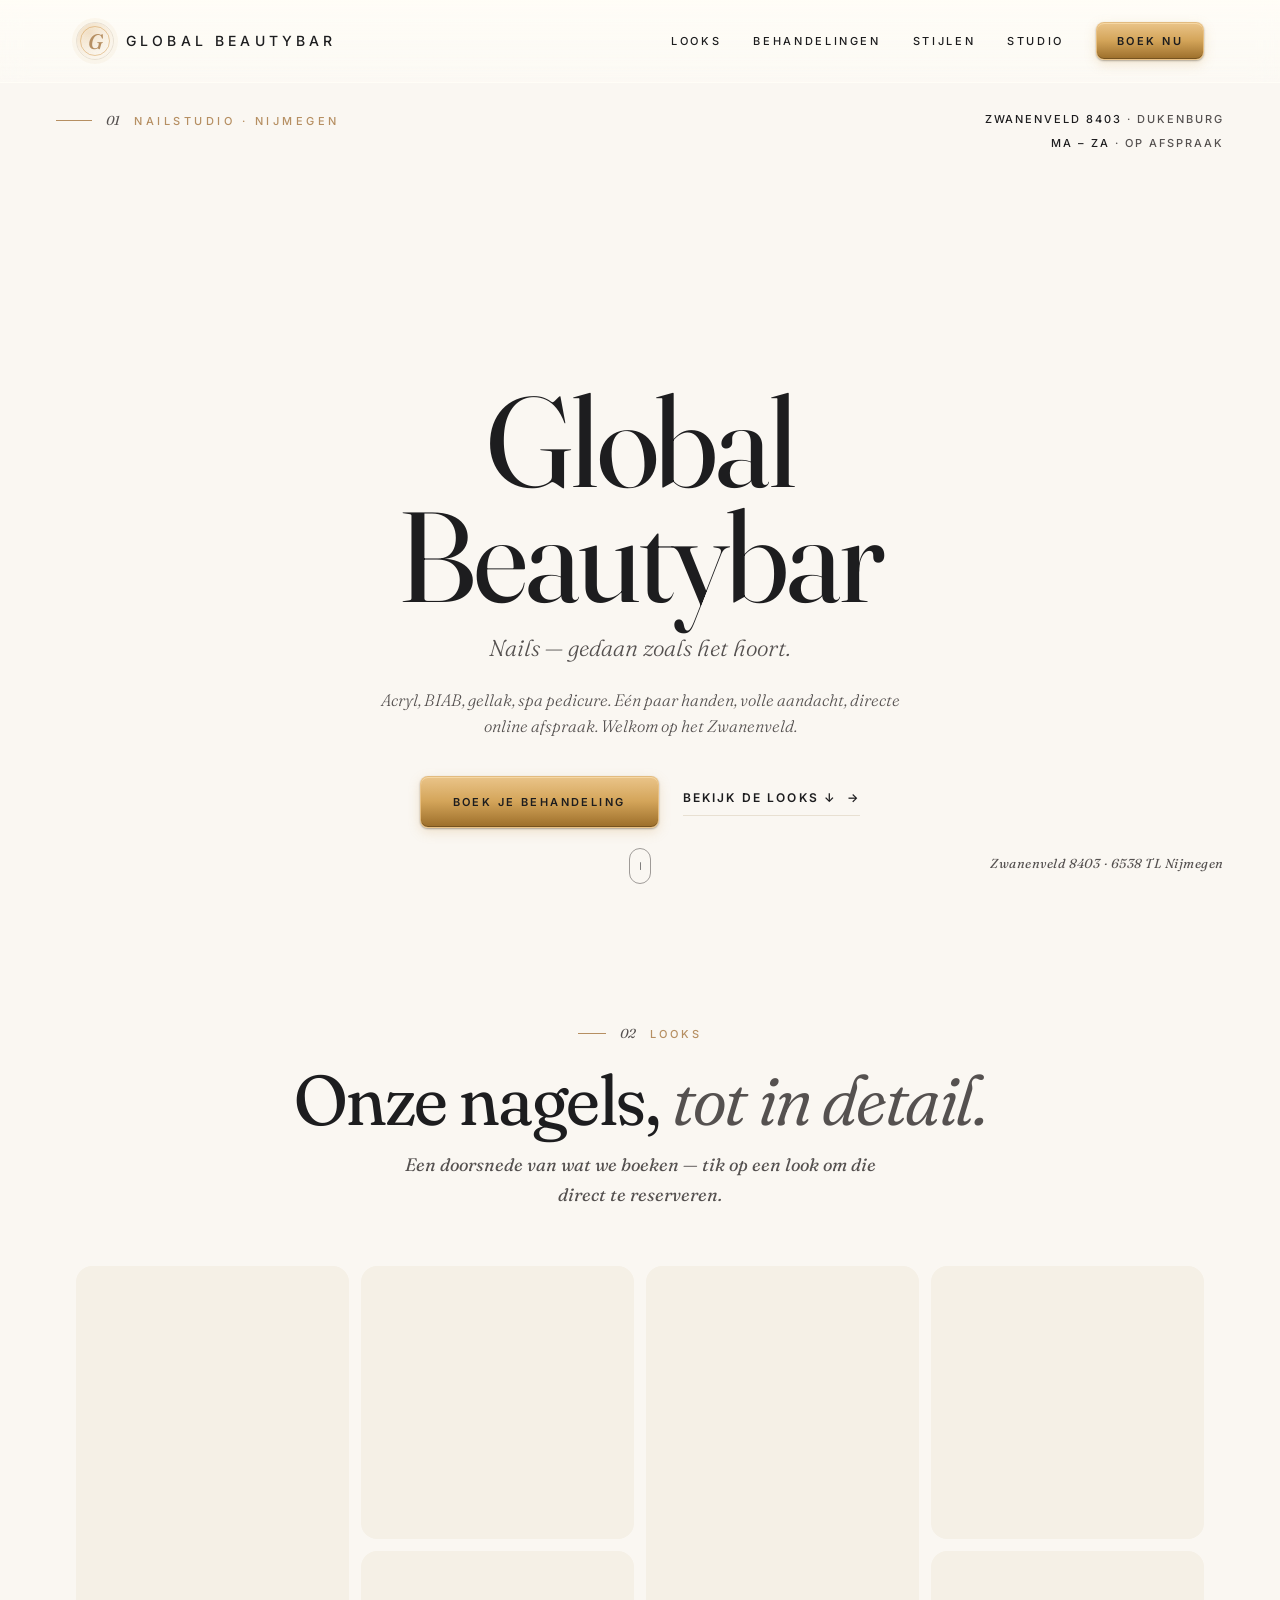
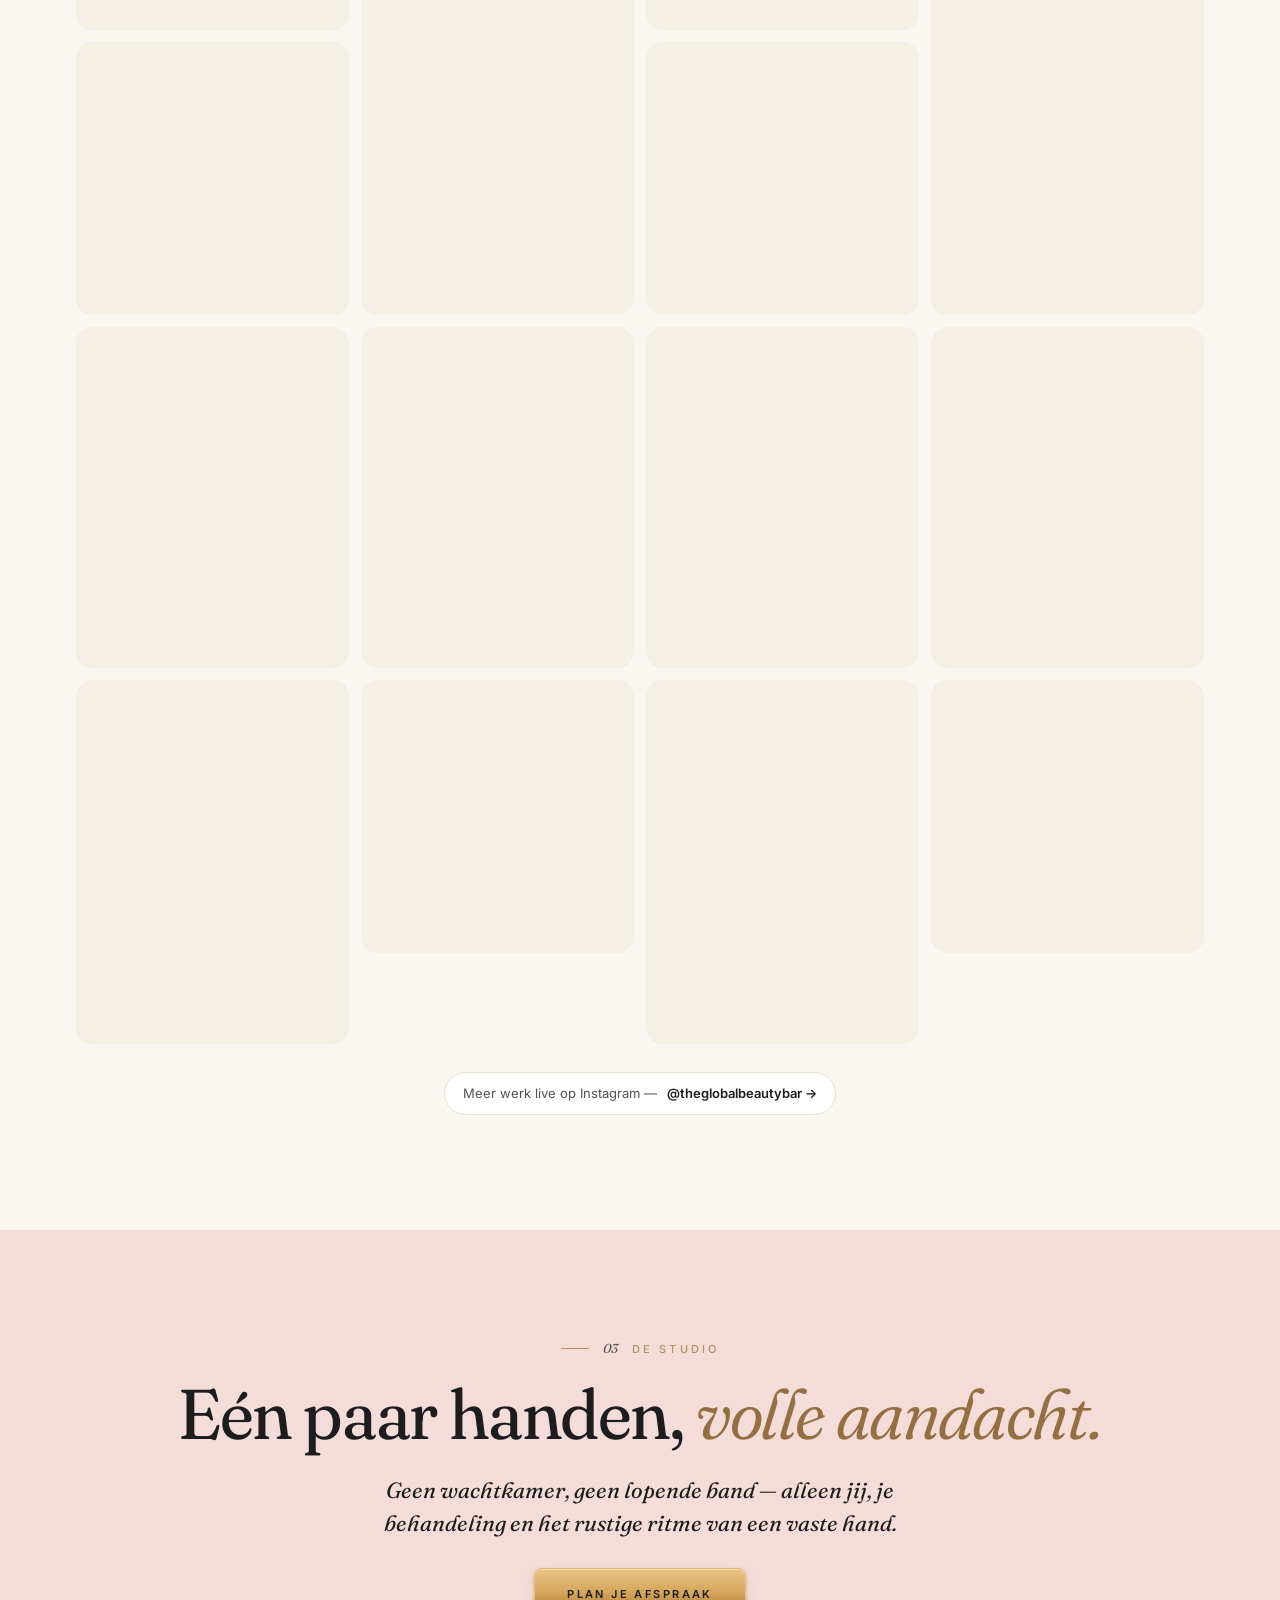
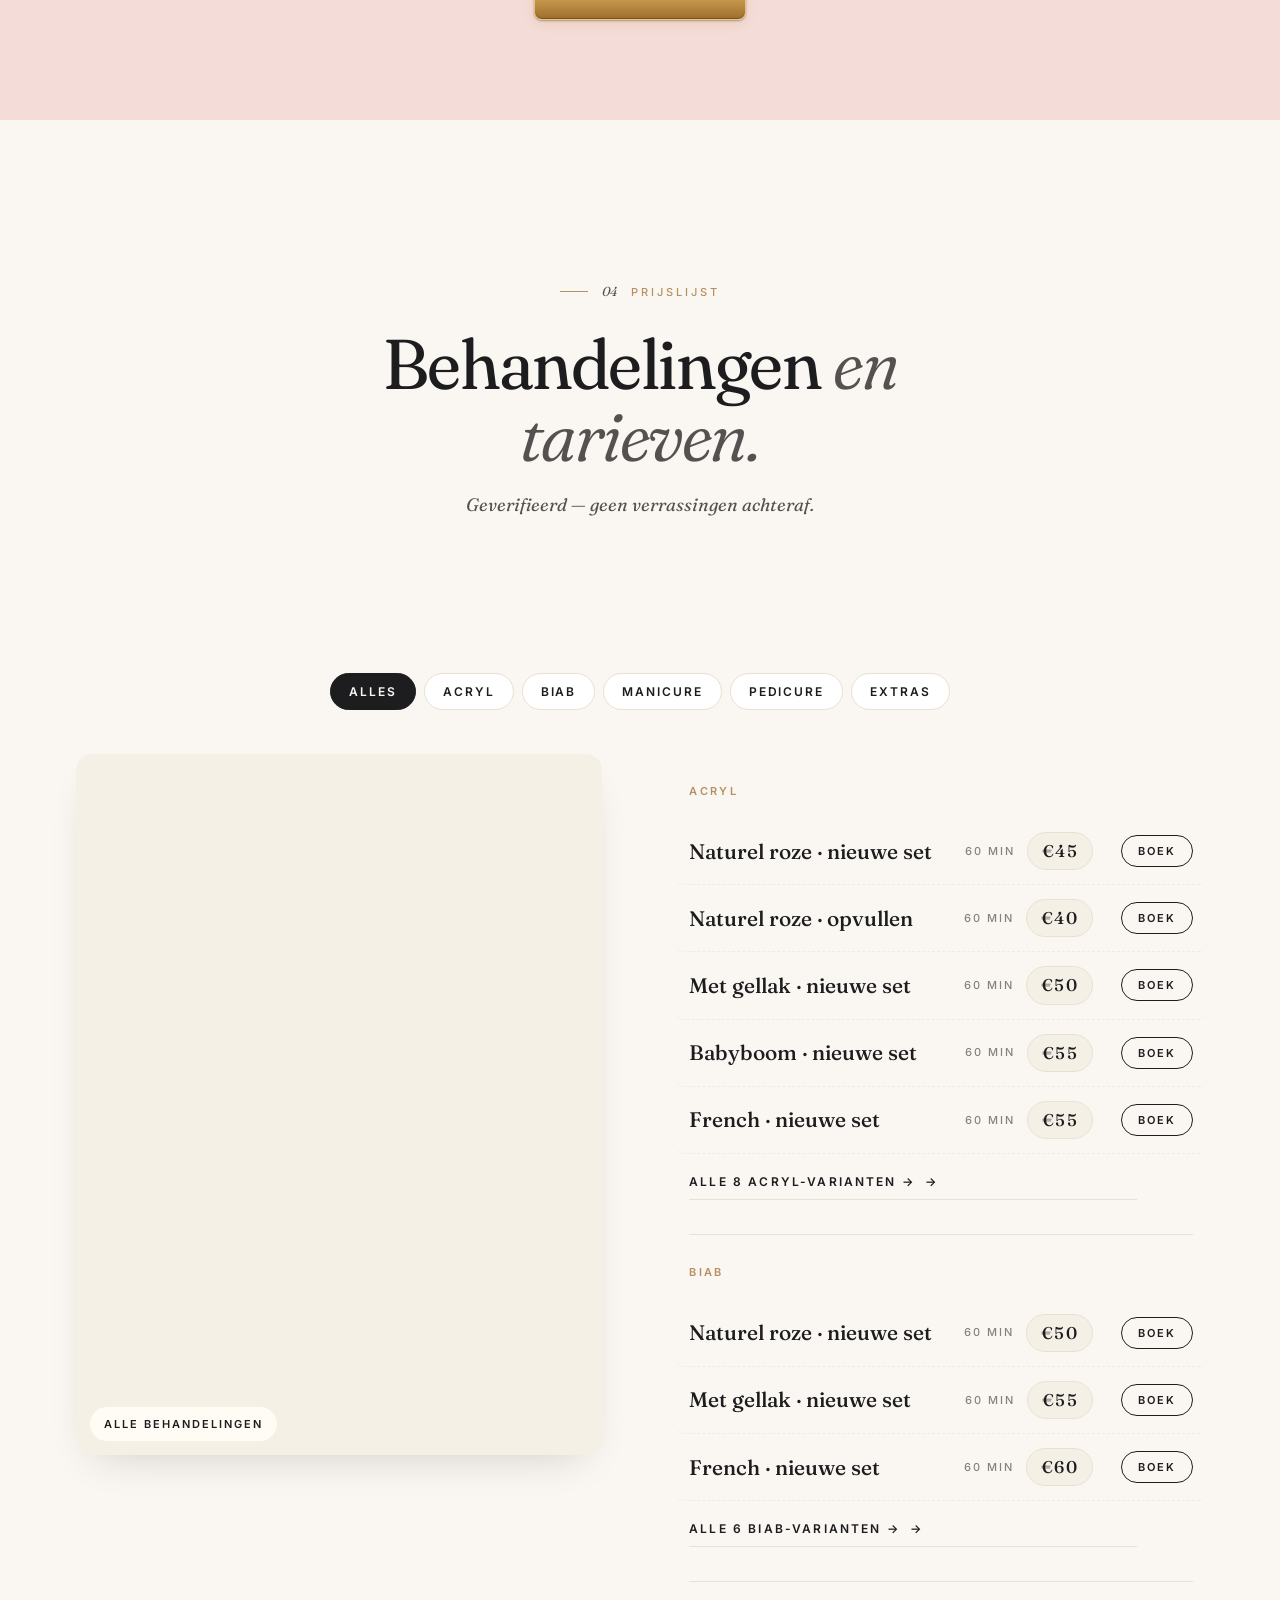
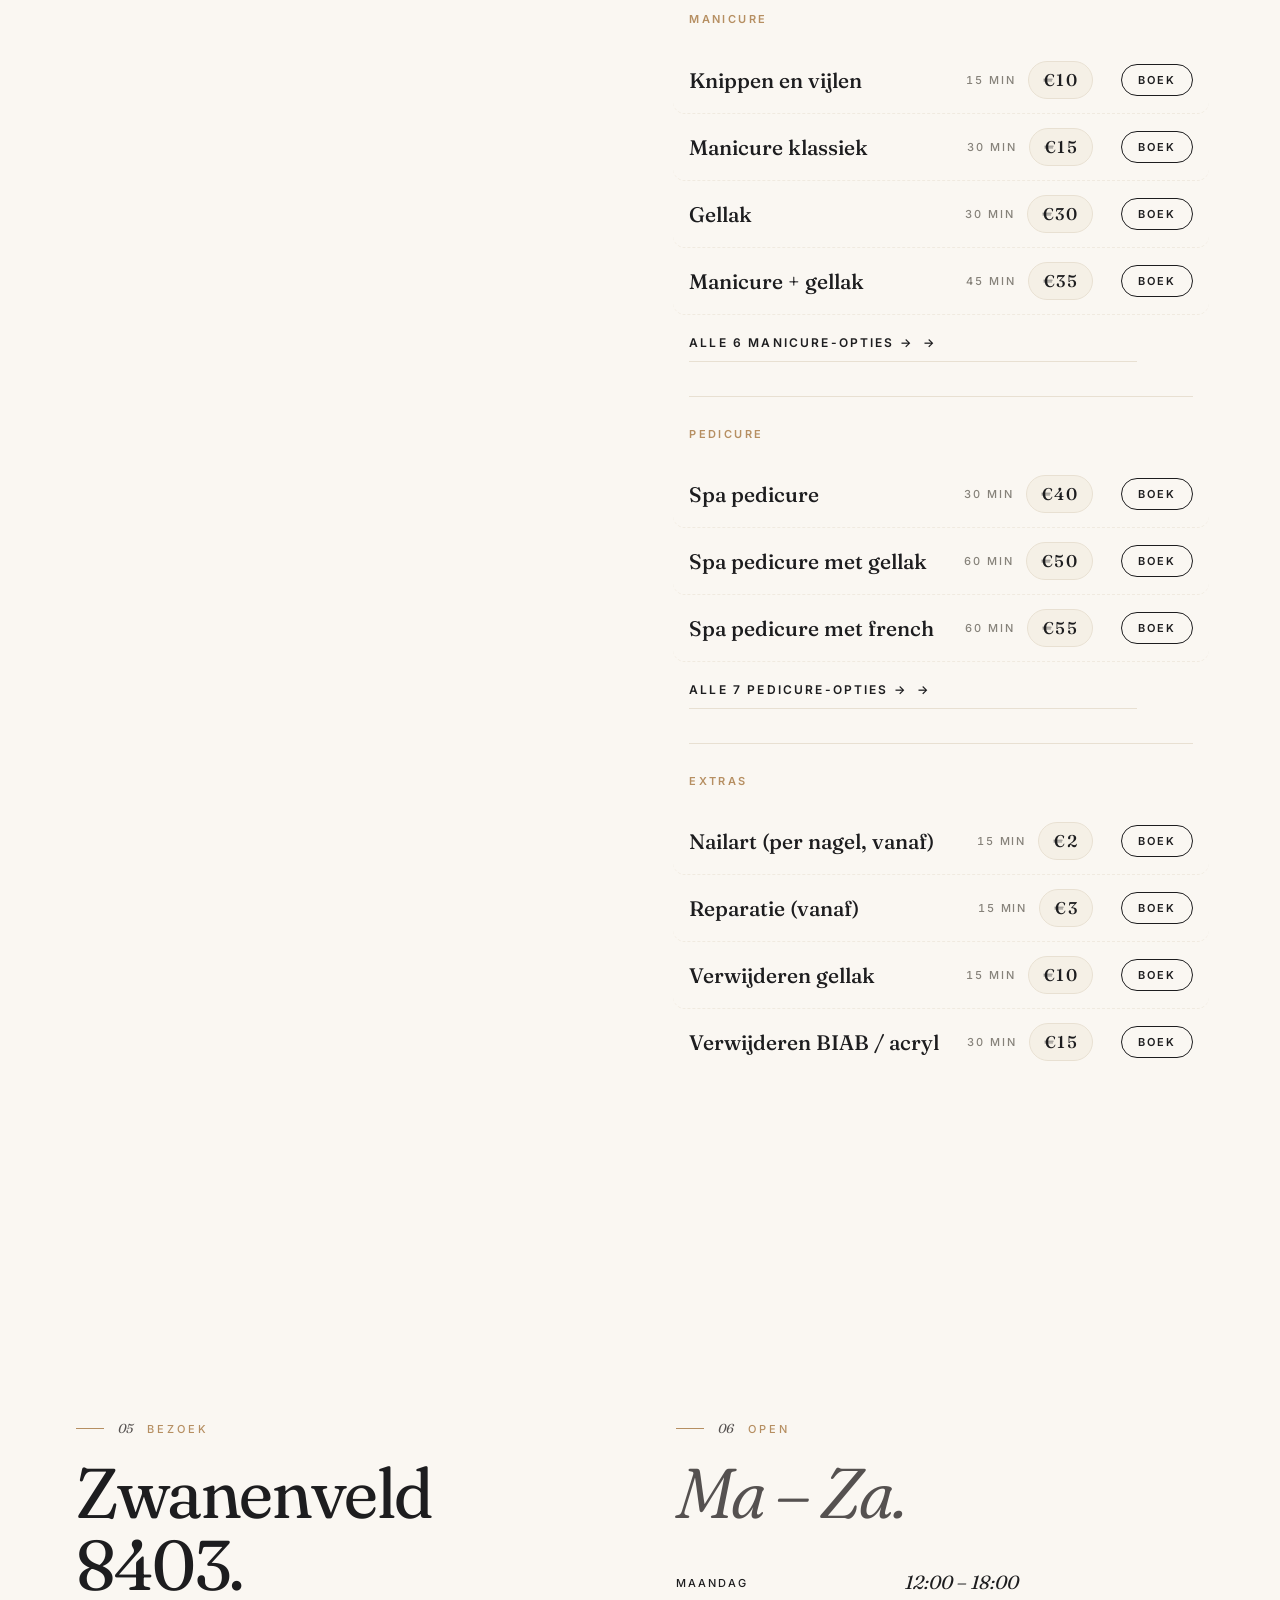
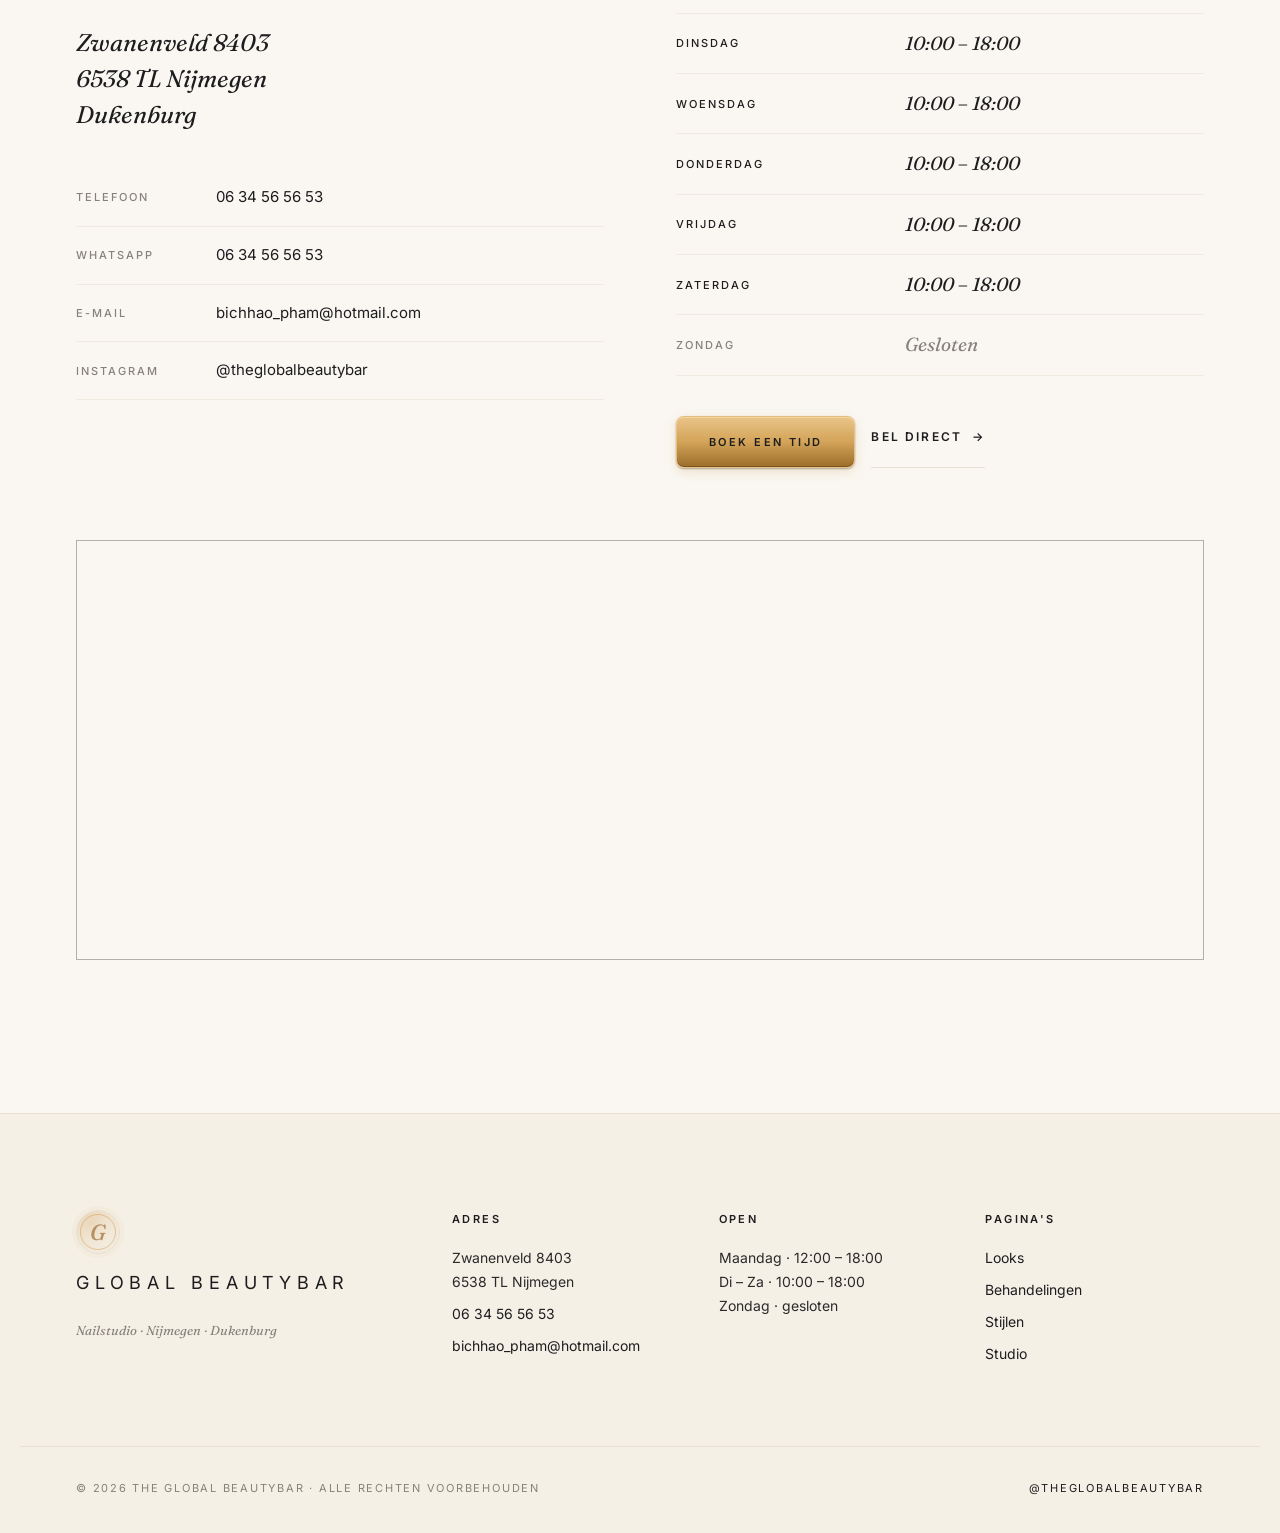
==== commit c8a10cbb: "v4 — split-layout price section with interactive image swap The homepage prijslijst section gets the" ====
--- a/index.html
+++ b/index.html
@@ -17,7 +17,7 @@
   <link rel="preconnect" href="https://fonts.gstatic.com" crossorigin>
   <link rel="preconnect" href="https://images.pexels.com" crossorigin>
   <link href="https://fonts.googleapis.com/css2?family=Fraunces:ital,opsz,wght@0,9..144,300;0,9..144,400;0,9..144,500;0,9..144,600;1,9..144,400;1,9..144,500&family=Inter:wght@300;400;500;600;700" rel="stylesheet">
-  <link rel="stylesheet" href="css/style.css?v=3">
+  <link rel="stylesheet" href="css/style.css?v=4">
 </head>
 <body class="home">
 
@@ -203,57 +203,67 @@
     </header>
 
     <div class="menu-list__tabs gallery__filters" role="tablist" aria-label="Filter behandelingen op categorie">
-      <button class="gallery__filter is-active" data-menu-filter="all" role="tab" aria-selected="true">Alles</button>
-      <button class="gallery__filter" data-menu-filter="acryl" role="tab">Acryl</button>
-      <button class="gallery__filter" data-menu-filter="biab" role="tab">BIAB</button>
-      <button class="gallery__filter" data-menu-filter="manicure" role="tab">Manicure</button>
-      <button class="gallery__filter" data-menu-filter="pedicure" role="tab">Pedicure</button>
-      <button class="gallery__filter" data-menu-filter="extras" role="tab">Extras</button>
-    </div>
-
-    <div class="menu-list reveal" data-active="all">
+      <button class="gallery__filter is-active" data-menu-filter="all" data-img="https://images.pexels.com/photos/34835286/pexels-photo-34835286.jpeg?auto=compress&cs=tinysrgb&w=1200" data-label="Alle behandelingen" role="tab" aria-selected="true">Alles</button>
+      <button class="gallery__filter" data-menu-filter="acryl" data-img="https://images.pexels.com/photos/34871553/pexels-photo-34871553.jpeg?auto=compress&cs=tinysrgb&w=1200" data-label="Acryl · €40 – €55" role="tab">Acryl</button>
+      <button class="gallery__filter" data-menu-filter="biab" data-img="https://images.pexels.com/photos/34871560/pexels-photo-34871560.jpeg?auto=compress&cs=tinysrgb&w=1200" data-label="BIAB · €45 – €60" role="tab">BIAB</button>
+      <button class="gallery__filter" data-menu-filter="manicure" data-img="https://images.pexels.com/photos/34871614/pexels-photo-34871614.jpeg?auto=compress&cs=tinysrgb&w=1200" data-label="Manicure · €10 – €35" role="tab">Manicure</button>
+      <button class="gallery__filter" data-menu-filter="pedicure" data-img="https://images.pexels.com/photos/34885847/pexels-photo-34885847.jpeg?auto=compress&cs=tinysrgb&w=1200" data-label="Pedicure · €10 – €55" role="tab">Pedicure</button>
+      <button class="gallery__filter" data-menu-filter="extras" data-img="https://images.pexels.com/photos/17471377/pexels-photo-17471377.jpeg?auto=compress&cs=tinysrgb&w=1200" data-label="Extras · vanaf €2" role="tab">Extras</button>
+    </div>
+
+    <div class="menu-section__grid">
+
+      <div class="menu-image" id="menu-image" aria-hidden="true">
+        <div class="menu-image__layer" data-layer="a" style="background-image:url('https://images.pexels.com/photos/34835286/pexels-photo-34835286.jpeg?auto=compress&cs=tinysrgb&w=1200');"></div>
+        <div class="menu-image__layer is-out" data-layer="b"></div>
+        <span class="menu-image__caption" id="menu-image-caption">Alle behandelingen</span>
+      </div>
+
+      <div class="menu-list reveal" data-active="all">
 
       <div class="menu-list__group is-active" data-cat="acryl">
         <h3 class="menu-list__cat">Acryl</h3>
-        <div class="menu-list__row"><span class="menu-list__row-name">Naturel roze · nieuwe set</span><span class="menu-list__row-meta"><span class="duration">60 min</span><span class="price">€45</span></span><button class="menu-list__row-cta" data-open-book data-service="acryl-naturel-nieuw">Boek</button></div>
-        <div class="menu-list__row"><span class="menu-list__row-name">Naturel roze · opvullen</span><span class="menu-list__row-meta"><span class="duration">60 min</span><span class="price">€40</span></span><button class="menu-list__row-cta" data-open-book data-service="acryl-naturel-opvullen">Boek</button></div>
-        <div class="menu-list__row"><span class="menu-list__row-name">Met gellak · nieuwe set</span><span class="menu-list__row-meta"><span class="duration">60 min</span><span class="price">€50</span></span><button class="menu-list__row-cta" data-open-book data-service="acryl-gellak-nieuw">Boek</button></div>
-        <div class="menu-list__row"><span class="menu-list__row-name">Babyboom · nieuwe set</span><span class="menu-list__row-meta"><span class="duration">60 min</span><span class="price">€55</span></span><button class="menu-list__row-cta" data-open-book data-service="acryl-babyboom-nieuw">Boek</button></div>
-        <div class="menu-list__row"><span class="menu-list__row-name">French · nieuwe set</span><span class="menu-list__row-meta"><span class="duration">60 min</span><span class="price">€55</span></span><button class="menu-list__row-cta" data-open-book data-service="acryl-french-nieuw">Boek</button></div>
+        <div class="menu-list__row" data-img="https://images.pexels.com/photos/34871570/pexels-photo-34871570.jpeg?auto=compress&cs=tinysrgb&w=1200" data-label="Acryl Naturel · €45"><span class="menu-list__row-name">Naturel roze · nieuwe set</span><span class="menu-list__row-meta"><span class="duration">60 min</span><span class="price">€45</span></span><button class="menu-list__row-cta" data-open-book data-service="acryl-naturel-nieuw">Boek</button></div>
+        <div class="menu-list__row" data-img="https://images.pexels.com/photos/998405/pexels-photo-998405.jpeg?auto=compress&cs=tinysrgb&w=1200" data-label="Acryl Naturel · €40"><span class="menu-list__row-name">Naturel roze · opvullen</span><span class="menu-list__row-meta"><span class="duration">60 min</span><span class="price">€40</span></span><button class="menu-list__row-cta" data-open-book data-service="acryl-naturel-opvullen">Boek</button></div>
+        <div class="menu-list__row" data-img="https://images.pexels.com/photos/3997386/pexels-photo-3997386.jpeg?auto=compress&cs=tinysrgb&w=1200" data-label="Acryl Gellak · €50"><span class="menu-list__row-name">Met gellak · nieuwe set</span><span class="menu-list__row-meta"><span class="duration">60 min</span><span class="price">€50</span></span><button class="menu-list__row-cta" data-open-book data-service="acryl-gellak-nieuw">Boek</button></div>
+        <div class="menu-list__row" data-img="https://images.pexels.com/photos/34835303/pexels-photo-34835303.jpeg?auto=compress&cs=tinysrgb&w=1200" data-label="Acryl Babyboom · €55"><span class="menu-list__row-name">Babyboom · nieuwe set</span><span class="menu-list__row-meta"><span class="duration">60 min</span><span class="price">€55</span></span><button class="menu-list__row-cta" data-open-book data-service="acryl-babyboom-nieuw">Boek</button></div>
+        <div class="menu-list__row" data-img="https://images.pexels.com/photos/34871553/pexels-photo-34871553.jpeg?auto=compress&cs=tinysrgb&w=1200" data-label="Acryl French · €55"><span class="menu-list__row-name">French · nieuwe set</span><span class="menu-list__row-meta"><span class="duration">60 min</span><span class="price">€55</span></span><button class="menu-list__row-cta" data-open-book data-service="acryl-french-nieuw">Boek</button></div>
         <div class="menu-list__row menu-list__row--link"><a href="nagels.html#acryl" class="link-arrow">Alle 8 acryl-varianten →</a></div>
       </div>
 
       <div class="menu-list__group is-active" data-cat="biab">
         <h3 class="menu-list__cat">BIAB</h3>
-        <div class="menu-list__row"><span class="menu-list__row-name">Naturel roze · nieuwe set</span><span class="menu-list__row-meta"><span class="duration">60 min</span><span class="price">€50</span></span><button class="menu-list__row-cta" data-open-book data-service="biab-naturel-nieuw">Boek</button></div>
-        <div class="menu-list__row"><span class="menu-list__row-name">Met gellak · nieuwe set</span><span class="menu-list__row-meta"><span class="duration">60 min</span><span class="price">€55</span></span><button class="menu-list__row-cta" data-open-book data-service="biab-gellak-nieuw">Boek</button></div>
-        <div class="menu-list__row"><span class="menu-list__row-name">French · nieuwe set</span><span class="menu-list__row-meta"><span class="duration">60 min</span><span class="price">€60</span></span><button class="menu-list__row-cta" data-open-book data-service="biab-french-nieuw">Boek</button></div>
+        <div class="menu-list__row" data-img="https://images.pexels.com/photos/17280274/pexels-photo-17280274.jpeg?auto=compress&cs=tinysrgb&w=1200" data-label="BIAB Naturel · €50"><span class="menu-list__row-name">Naturel roze · nieuwe set</span><span class="menu-list__row-meta"><span class="duration">60 min</span><span class="price">€50</span></span><button class="menu-list__row-cta" data-open-book data-service="biab-naturel-nieuw">Boek</button></div>
+        <div class="menu-list__row" data-img="https://images.pexels.com/photos/3997378/pexels-photo-3997378.jpeg?auto=compress&cs=tinysrgb&w=1200" data-label="BIAB Gellak · €55"><span class="menu-list__row-name">Met gellak · nieuwe set</span><span class="menu-list__row-meta"><span class="duration">60 min</span><span class="price">€55</span></span><button class="menu-list__row-cta" data-open-book data-service="biab-gellak-nieuw">Boek</button></div>
+        <div class="menu-list__row" data-img="https://images.pexels.com/photos/34871560/pexels-photo-34871560.jpeg?auto=compress&cs=tinysrgb&w=1200" data-label="BIAB French · €60"><span class="menu-list__row-name">French · nieuwe set</span><span class="menu-list__row-meta"><span class="duration">60 min</span><span class="price">€60</span></span><button class="menu-list__row-cta" data-open-book data-service="biab-french-nieuw">Boek</button></div>
         <div class="menu-list__row menu-list__row--link"><a href="nagels.html#biab" class="link-arrow">Alle 6 BIAB-varianten →</a></div>
       </div>
 
       <div class="menu-list__group is-active" data-cat="manicure">
         <h3 class="menu-list__cat">Manicure</h3>
-        <div class="menu-list__row"><span class="menu-list__row-name">Knippen en vijlen</span><span class="menu-list__row-meta"><span class="duration">15 min</span><span class="price">€10</span></span><button class="menu-list__row-cta" data-open-book data-service="mani-knippen">Boek</button></div>
-        <div class="menu-list__row"><span class="menu-list__row-name">Manicure klassiek</span><span class="menu-list__row-meta"><span class="duration">30 min</span><span class="price">€15</span></span><button class="menu-list__row-cta" data-open-book data-service="mani-klassiek">Boek</button></div>
-        <div class="menu-list__row"><span class="menu-list__row-name">Gellak</span><span class="menu-list__row-meta"><span class="duration">30 min</span><span class="price">€30</span></span><button class="menu-list__row-cta" data-open-book data-service="mani-gellak">Boek</button></div>
-        <div class="menu-list__row"><span class="menu-list__row-name">Manicure + gellak</span><span class="menu-list__row-meta"><span class="duration">45 min</span><span class="price">€35</span></span><button class="menu-list__row-cta" data-open-book data-service="mani-met-gellak">Boek</button></div>
+        <div class="menu-list__row" data-img="https://images.pexels.com/photos/34671620/pexels-photo-34671620.jpeg?auto=compress&cs=tinysrgb&w=1200" data-label="Knippen en vijlen · €10"><span class="menu-list__row-name">Knippen en vijlen</span><span class="menu-list__row-meta"><span class="duration">15 min</span><span class="price">€10</span></span><button class="menu-list__row-cta" data-open-book data-service="mani-knippen">Boek</button></div>
+        <div class="menu-list__row" data-img="https://images.pexels.com/photos/34971940/pexels-photo-34971940.jpeg?auto=compress&cs=tinysrgb&w=1200" data-label="Manicure · €15"><span class="menu-list__row-name">Manicure klassiek</span><span class="menu-list__row-meta"><span class="duration">30 min</span><span class="price">€15</span></span><button class="menu-list__row-cta" data-open-book data-service="mani-klassiek">Boek</button></div>
+        <div class="menu-list__row" data-img="https://images.pexels.com/photos/34871614/pexels-photo-34871614.jpeg?auto=compress&cs=tinysrgb&w=1200" data-label="Gellak · €30"><span class="menu-list__row-name">Gellak</span><span class="menu-list__row-meta"><span class="duration">30 min</span><span class="price">€30</span></span><button class="menu-list__row-cta" data-open-book data-service="mani-gellak">Boek</button></div>
+        <div class="menu-list__row" data-img="https://images.pexels.com/photos/6135675/pexels-photo-6135675.jpeg?auto=compress&cs=tinysrgb&w=1200" data-label="Manicure + Gellak · €35"><span class="menu-list__row-name">Manicure + gellak</span><span class="menu-list__row-meta"><span class="duration">45 min</span><span class="price">€35</span></span><button class="menu-list__row-cta" data-open-book data-service="mani-met-gellak">Boek</button></div>
         <div class="menu-list__row menu-list__row--link"><a href="nagels.html#manicure" class="link-arrow">Alle 6 manicure-opties →</a></div>
       </div>
 
       <div class="menu-list__group is-active" data-cat="pedicure">
         <h3 class="menu-list__cat">Pedicure</h3>
-        <div class="menu-list__row"><span class="menu-list__row-name">Spa pedicure</span><span class="menu-list__row-meta"><span class="duration">30 min</span><span class="price">€40</span></span><button class="menu-list__row-cta" data-open-book data-service="pedi-spa">Boek</button></div>
-        <div class="menu-list__row"><span class="menu-list__row-name">Spa pedicure met gellak</span><span class="menu-list__row-meta"><span class="duration">60 min</span><span class="price">€50</span></span><button class="menu-list__row-cta" data-open-book data-service="pedi-spa-gellak">Boek</button></div>
-        <div class="menu-list__row"><span class="menu-list__row-name">Spa pedicure met french</span><span class="menu-list__row-meta"><span class="duration">60 min</span><span class="price">€55</span></span><button class="menu-list__row-cta" data-open-book data-service="pedi-spa-french">Boek</button></div>
+        <div class="menu-list__row" data-img="https://images.pexels.com/photos/34885842/pexels-photo-34885842.jpeg?auto=compress&cs=tinysrgb&w=1200" data-label="Spa Pedicure · €40"><span class="menu-list__row-name">Spa pedicure</span><span class="menu-list__row-meta"><span class="duration">30 min</span><span class="price">€40</span></span><button class="menu-list__row-cta" data-open-book data-service="pedi-spa">Boek</button></div>
+        <div class="menu-list__row" data-img="https://images.pexels.com/photos/36207029/pexels-photo-36207029.jpeg?auto=compress&cs=tinysrgb&w=1200" data-label="Spa Pedicure Gellak · €50"><span class="menu-list__row-name">Spa pedicure met gellak</span><span class="menu-list__row-meta"><span class="duration">60 min</span><span class="price">€50</span></span><button class="menu-list__row-cta" data-open-book data-service="pedi-spa-gellak">Boek</button></div>
+        <div class="menu-list__row" data-img="https://images.pexels.com/photos/34885847/pexels-photo-34885847.jpeg?auto=compress&cs=tinysrgb&w=1200" data-label="Spa Pedicure French · €55"><span class="menu-list__row-name">Spa pedicure met french</span><span class="menu-list__row-meta"><span class="duration">60 min</span><span class="price">€55</span></span><button class="menu-list__row-cta" data-open-book data-service="pedi-spa-french">Boek</button></div>
         <div class="menu-list__row menu-list__row--link"><a href="nagels.html#pedicure" class="link-arrow">Alle 7 pedicure-opties →</a></div>
       </div>
 
       <div class="menu-list__group is-active" data-cat="extras">
         <h3 class="menu-list__cat">Extras</h3>
-        <div class="menu-list__row"><span class="menu-list__row-name">Nailart (per nagel, vanaf)</span><span class="menu-list__row-meta"><span class="duration">15 min</span><span class="price">€2</span></span><button class="menu-list__row-cta" data-open-book data-service="extra-nailart">Boek</button></div>
-        <div class="menu-list__row"><span class="menu-list__row-name">Reparatie (vanaf)</span><span class="menu-list__row-meta"><span class="duration">15 min</span><span class="price">€3</span></span><button class="menu-list__row-cta" data-open-book data-service="extra-reparatie">Boek</button></div>
-        <div class="menu-list__row"><span class="menu-list__row-name">Verwijderen gellak</span><span class="menu-list__row-meta"><span class="duration">15 min</span><span class="price">€10</span></span><button class="menu-list__row-cta" data-open-book data-service="extra-verw-gellak">Boek</button></div>
-        <div class="menu-list__row"><span class="menu-list__row-name">Verwijderen BIAB / acryl</span><span class="menu-list__row-meta"><span class="duration">30 min</span><span class="price">€15</span></span><button class="menu-list__row-cta" data-open-book data-service="extra-verw-biab">Boek</button></div>
+        <div class="menu-list__row" data-img="https://images.pexels.com/photos/17471377/pexels-photo-17471377.jpeg?auto=compress&cs=tinysrgb&w=1200" data-label="Nailart · vanaf €2"><span class="menu-list__row-name">Nailart (per nagel, vanaf)</span><span class="menu-list__row-meta"><span class="duration">15 min</span><span class="price">€2</span></span><button class="menu-list__row-cta" data-open-book data-service="extra-nailart">Boek</button></div>
+        <div class="menu-list__row" data-img="https://images.pexels.com/photos/14396082/pexels-photo-14396082.jpeg?auto=compress&cs=tinysrgb&w=1200" data-label="Reparatie · vanaf €3"><span class="menu-list__row-name">Reparatie (vanaf)</span><span class="menu-list__row-meta"><span class="duration">15 min</span><span class="price">€3</span></span><button class="menu-list__row-cta" data-open-book data-service="extra-reparatie">Boek</button></div>
+        <div class="menu-list__row" data-img="https://images.pexels.com/photos/3997385/pexels-photo-3997385.jpeg?auto=compress&cs=tinysrgb&w=1200" data-label="Verwijderen gellak · €10"><span class="menu-list__row-name">Verwijderen gellak</span><span class="menu-list__row-meta"><span class="duration">15 min</span><span class="price">€10</span></span><button class="menu-list__row-cta" data-open-book data-service="extra-verw-gellak">Boek</button></div>
+        <div class="menu-list__row" data-img="https://images.pexels.com/photos/3997384/pexels-photo-3997384.jpeg?auto=compress&cs=tinysrgb&w=1200" data-label="Verwijderen BIAB / Acryl · €15"><span class="menu-list__row-name">Verwijderen BIAB / acryl</span><span class="menu-list__row-meta"><span class="duration">30 min</span><span class="price">€15</span></span><button class="menu-list__row-cta" data-open-book data-service="extra-verw-biab">Boek</button></div>
+      </div>
+
       </div>
 
     </div>
@@ -440,15 +450,37 @@
   </div>
 </div>
 
-<script src="js/main.js?v=3"></script>
+<script src="js/main.js?v=4"></script>
 <script>
-  // Menu-list category filter — toggles which menu__group is visible
+  // Menu category filter + interactive image swap
   (function () {
-    const tabs = document.querySelectorAll('[data-menu-filter]');
-    const menu = document.querySelector('.menu-list[data-active]');
+    const tabs   = document.querySelectorAll('[data-menu-filter]');
+    const menu   = document.querySelector('.menu-list[data-active]');
     if (!tabs.length || !menu) return;
     const groups = menu.querySelectorAll('.menu-list__group');
-
+    const rows   = menu.querySelectorAll('.menu-list__row[data-img]');
+    const img    = document.getElementById('menu-image');
+    const cap    = document.getElementById('menu-image-caption');
+    const layers = img ? img.querySelectorAll('.menu-image__layer') : [];
+    let currentLayer = 0;        // index of the layer that is currently visible
+    let baseUrl = layers[0] ? (layers[0].style.backgroundImage.slice(5,-2)) : '';
+    let baseLabel = cap ? cap.textContent : '';
+
+    function swap(url, label) {
+      if (!img || !url || !layers.length) return;
+      const next = 1 - currentLayer;
+      const show = layers[next];
+      const hide = layers[currentLayer];
+      show.style.backgroundImage = "url('" + url + "')";
+      // Trigger reflow so the new bg starts loaded before the fade
+      void show.offsetWidth;
+      show.classList.remove('is-out');
+      hide.classList.add('is-out');
+      currentLayer = next;
+      if (cap && label) cap.textContent = label;
+    }
+
+    // Tab click — filter rows + set new "base" image for the category
     tabs.forEach(tab => tab.addEventListener('click', () => {
       const cat = tab.dataset.menuFilter;
       tabs.forEach(t => {
@@ -461,7 +493,21 @@
         const show = cat === 'all' || g.dataset.cat === cat;
         g.classList.toggle('is-active', show);
       });
+      if (tab.dataset.img) {
+        baseUrl = tab.dataset.img;
+        baseLabel = tab.dataset.label || '';
+        swap(baseUrl, baseLabel);
+      }
     }));
+
+    // Row hover (desktop only) — preview that row's image; revert on leave
+    const hoverable = window.matchMedia('(hover: hover)').matches;
+    if (hoverable) {
+      rows.forEach(row => {
+        row.addEventListener('mouseenter', () => swap(row.dataset.img, row.dataset.label));
+        row.addEventListener('mouseleave', () => swap(baseUrl, baseLabel));
+      });
+    }
   })();
 </script>
 </body>
--- a/css/style.css
+++ b/css/style.css
@@ -2782,3 +2782,96 @@
   .featured-looks__head .display { font-size: clamp(28px, 9vw, 44px); }
 }
 
+/* ===========================================================
+   v4 — SPLIT-LAYOUT PRICE SECTION (image ↔ menu)
+   Desktop: sticky nail-art image on the left, menu rows on the
+   right. Image crossfades on row hover and tab click.
+   Mobile: stacks — image becomes a 4/5 banner above the menu.
+   =========================================================== */
+
+.menu-section__grid {
+  display: grid;
+  grid-template-columns: minmax(0, 1fr) minmax(0, 1fr);
+  gap: clamp(40px, 6vw, 80px);
+  align-items: start;
+}
+
+.menu-image {
+  position: sticky;
+  top: 100px;
+  aspect-ratio: 3 / 4;
+  border-radius: var(--radius-pin);
+  overflow: hidden;
+  background: var(--surface-2);
+  box-shadow: 0 18px 40px -20px rgba(29,29,31,.2);
+  isolation: isolate;
+}
+
+.menu-image__layer {
+  position: absolute;
+  inset: 0;
+  background-position: center;
+  background-size: cover;
+  background-repeat: no-repeat;
+  transition: opacity .55s var(--ease);
+  will-change: opacity;
+}
+.menu-image__layer.is-out { opacity: 0; }
+
+/* Tiny corner caption — shows the currently-displayed treatment label.
+   Doubles as a wayfinding hint when the image swaps. */
+.menu-image__caption {
+  position: absolute; left: 14px; bottom: 14px; z-index: 2;
+  display: inline-flex; align-items: center; gap: 10px;
+  padding: 8px 14px;
+  background: rgba(255,253,247,.92);
+  backdrop-filter: blur(10px);
+  -webkit-backdrop-filter: blur(10px);
+  border-radius: var(--radius-pill);
+  font-family: var(--sans);
+  font-size: 11px; font-weight: 600;
+  letter-spacing: 0.18em; text-transform: uppercase;
+  color: var(--bone);
+  transition: opacity .25s var(--ease);
+  max-width: calc(100% - 28px);
+}
+.menu-image__caption .price { color: var(--gold-2); }
+
+/* When a row is hovered, lift the cursor cue */
+.menu-list__row { cursor: default; }
+
+/* ----- Mobile / tablet: image becomes a banner above the menu ----- */
+@media (max-width: 880px) {
+  .menu-section__grid {
+    grid-template-columns: 1fr;
+    gap: 32px;
+  }
+  .menu-image {
+    position: relative;
+    top: 0;
+    aspect-ratio: 4 / 5;
+    margin: 0;
+  }
+  .menu-image__caption { font-size: 10px; padding: 7px 12px; }
+}
+
+@media (max-width: 600px) {
+  .menu-image { aspect-ratio: 5 / 6; border-radius: 12px; }
+  .menu-image__caption { left: 10px; bottom: 10px; font-size: 9px; letter-spacing: 0.16em; }
+  /* The menu-list tabs already scroll horizontally on phone via
+     existing rule — bring them tight to the image banner */
+  .menu-list__tabs { margin-top: 0; margin-bottom: 28px; }
+}
+
+/* ----- Booking-modal: extra mobile polish (carry-over from v3,
+        ensure 16:9 hero-style headings inside step 1 still read
+        on small phones where the long category lists overflow) ----- */
+@media (max-width: 380px) {
+  .book__service-name { font-size: 15px; }
+  .book__service-meta { font-size: 9px; letter-spacing: 0.14em; }
+  .book__cat-label { margin: 14px 0 8px; font-size: 10px; letter-spacing: 0.18em; }
+  .hero__title { font-size: clamp(36px, 14vw, 60px); }
+  .menu-list__row-name { font-size: 17px; }
+  .menu-list__row-meta .price { font-size: 15px; padding: 3px 10px; }
+}
+
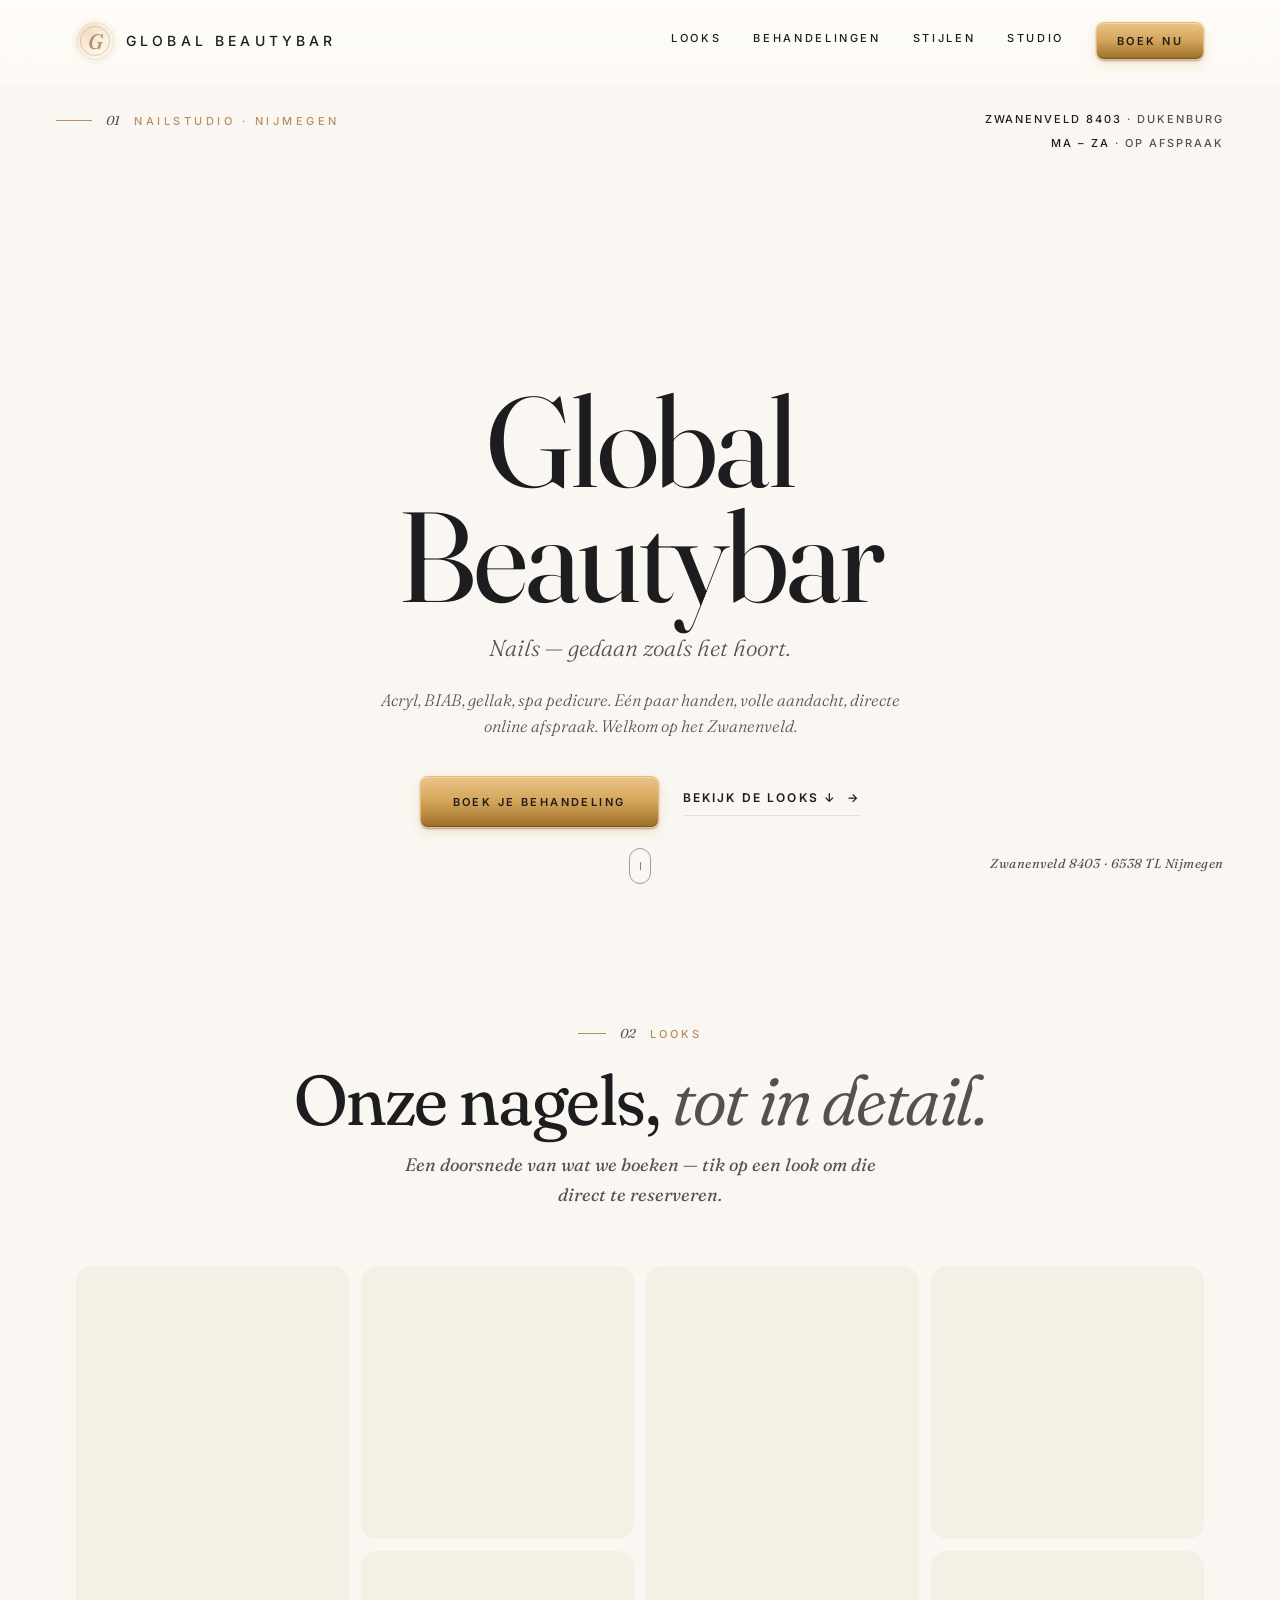
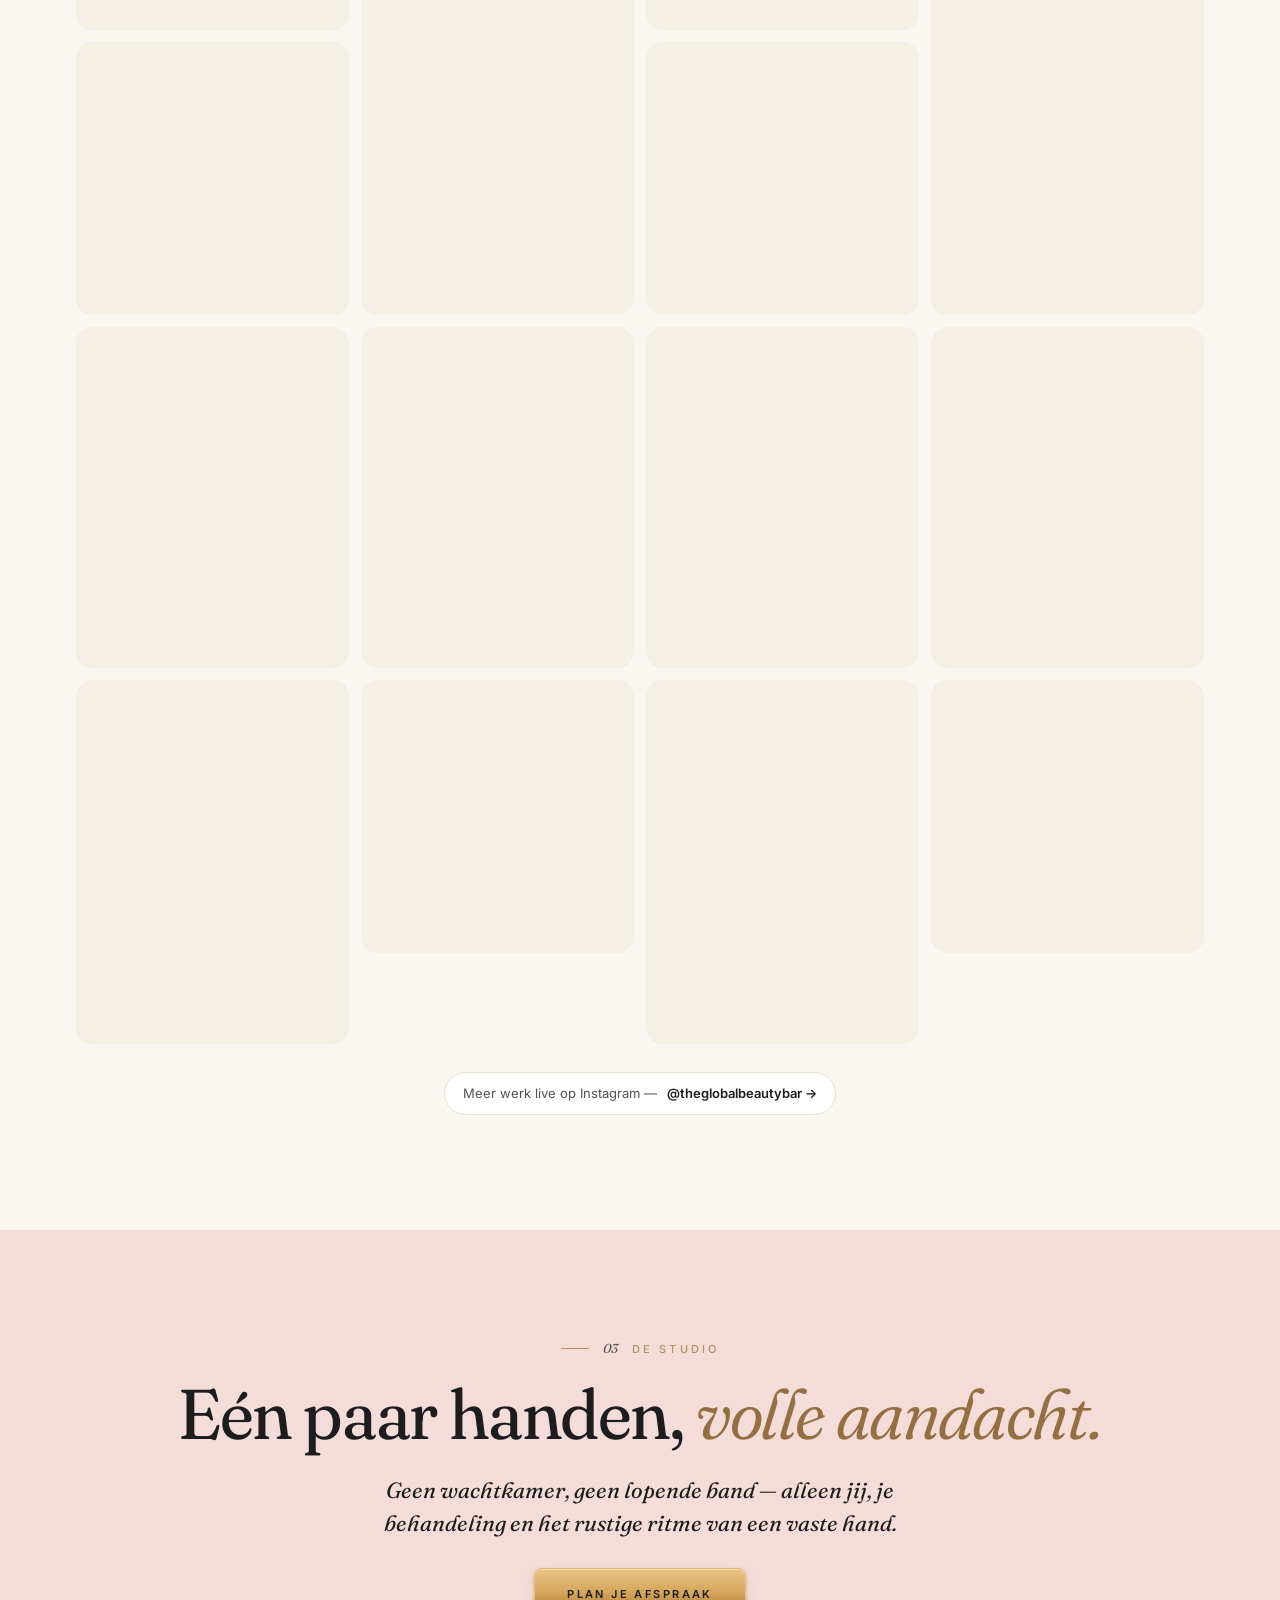
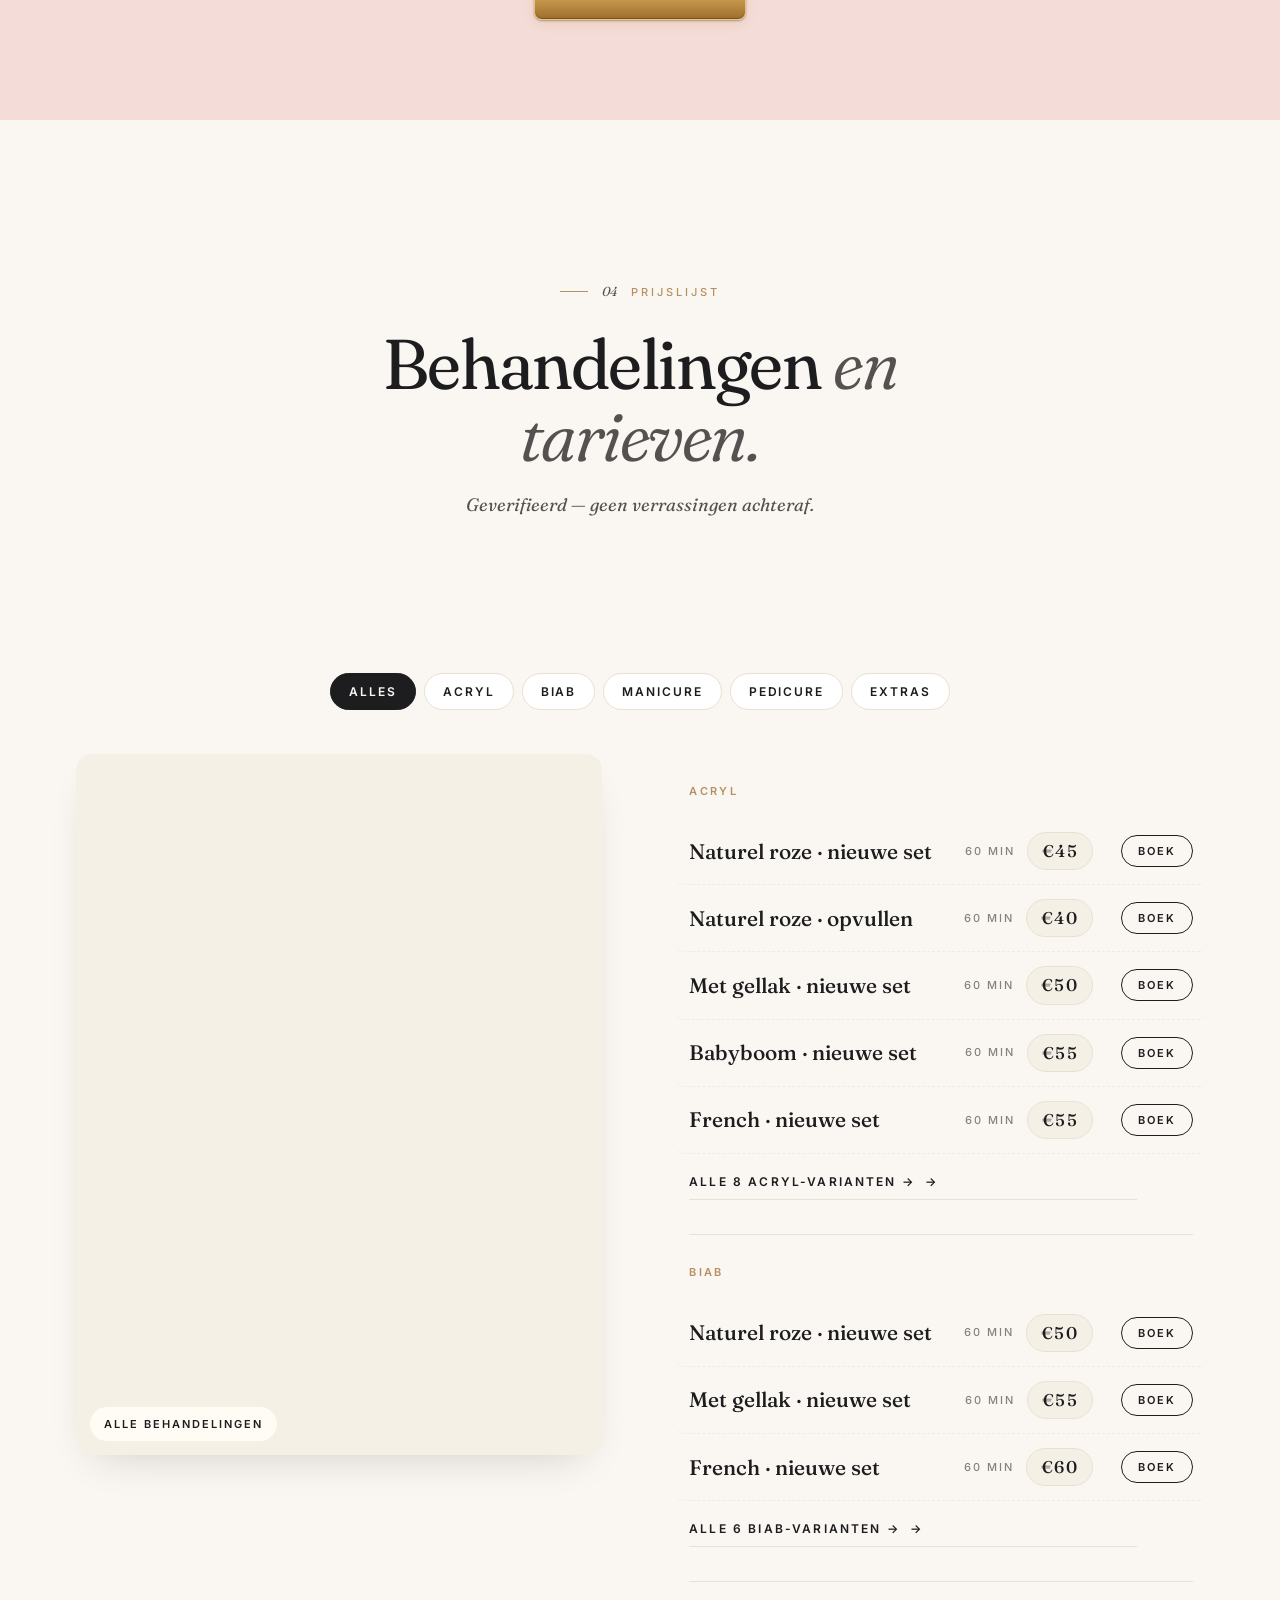
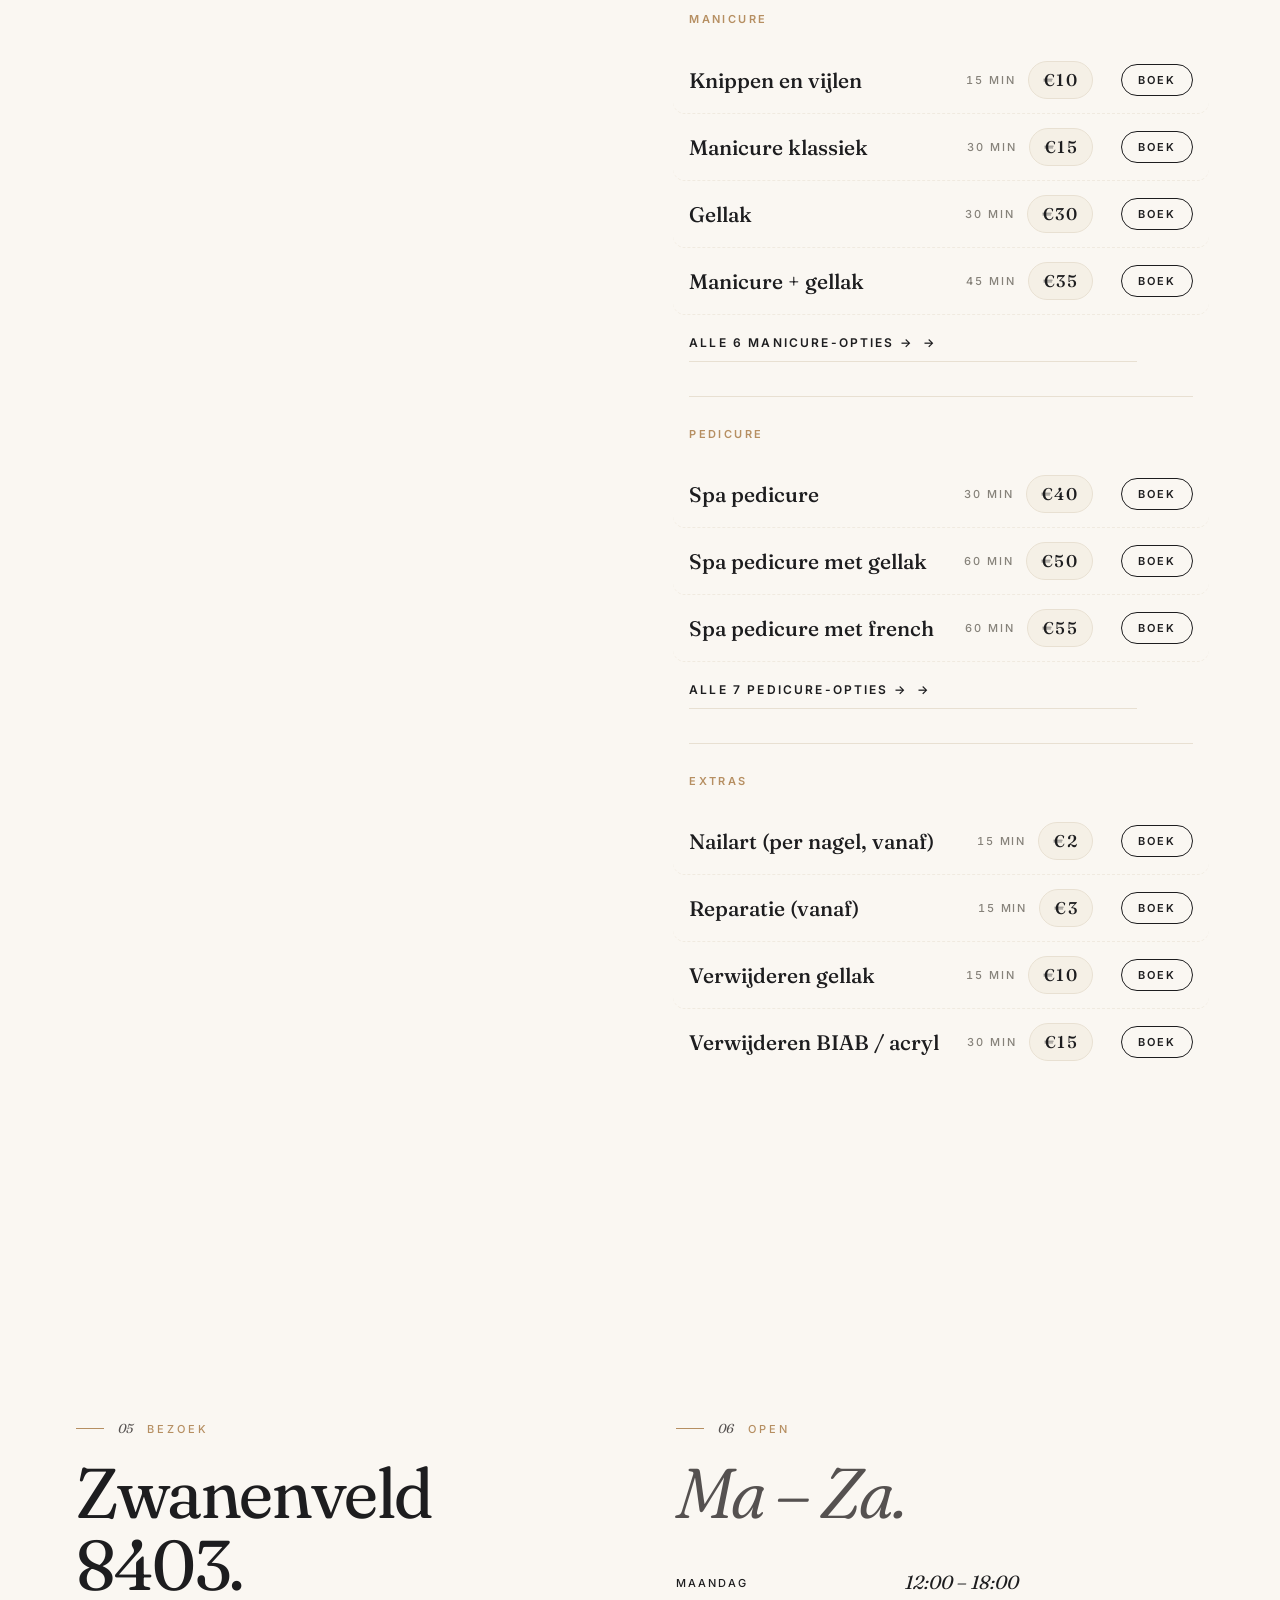
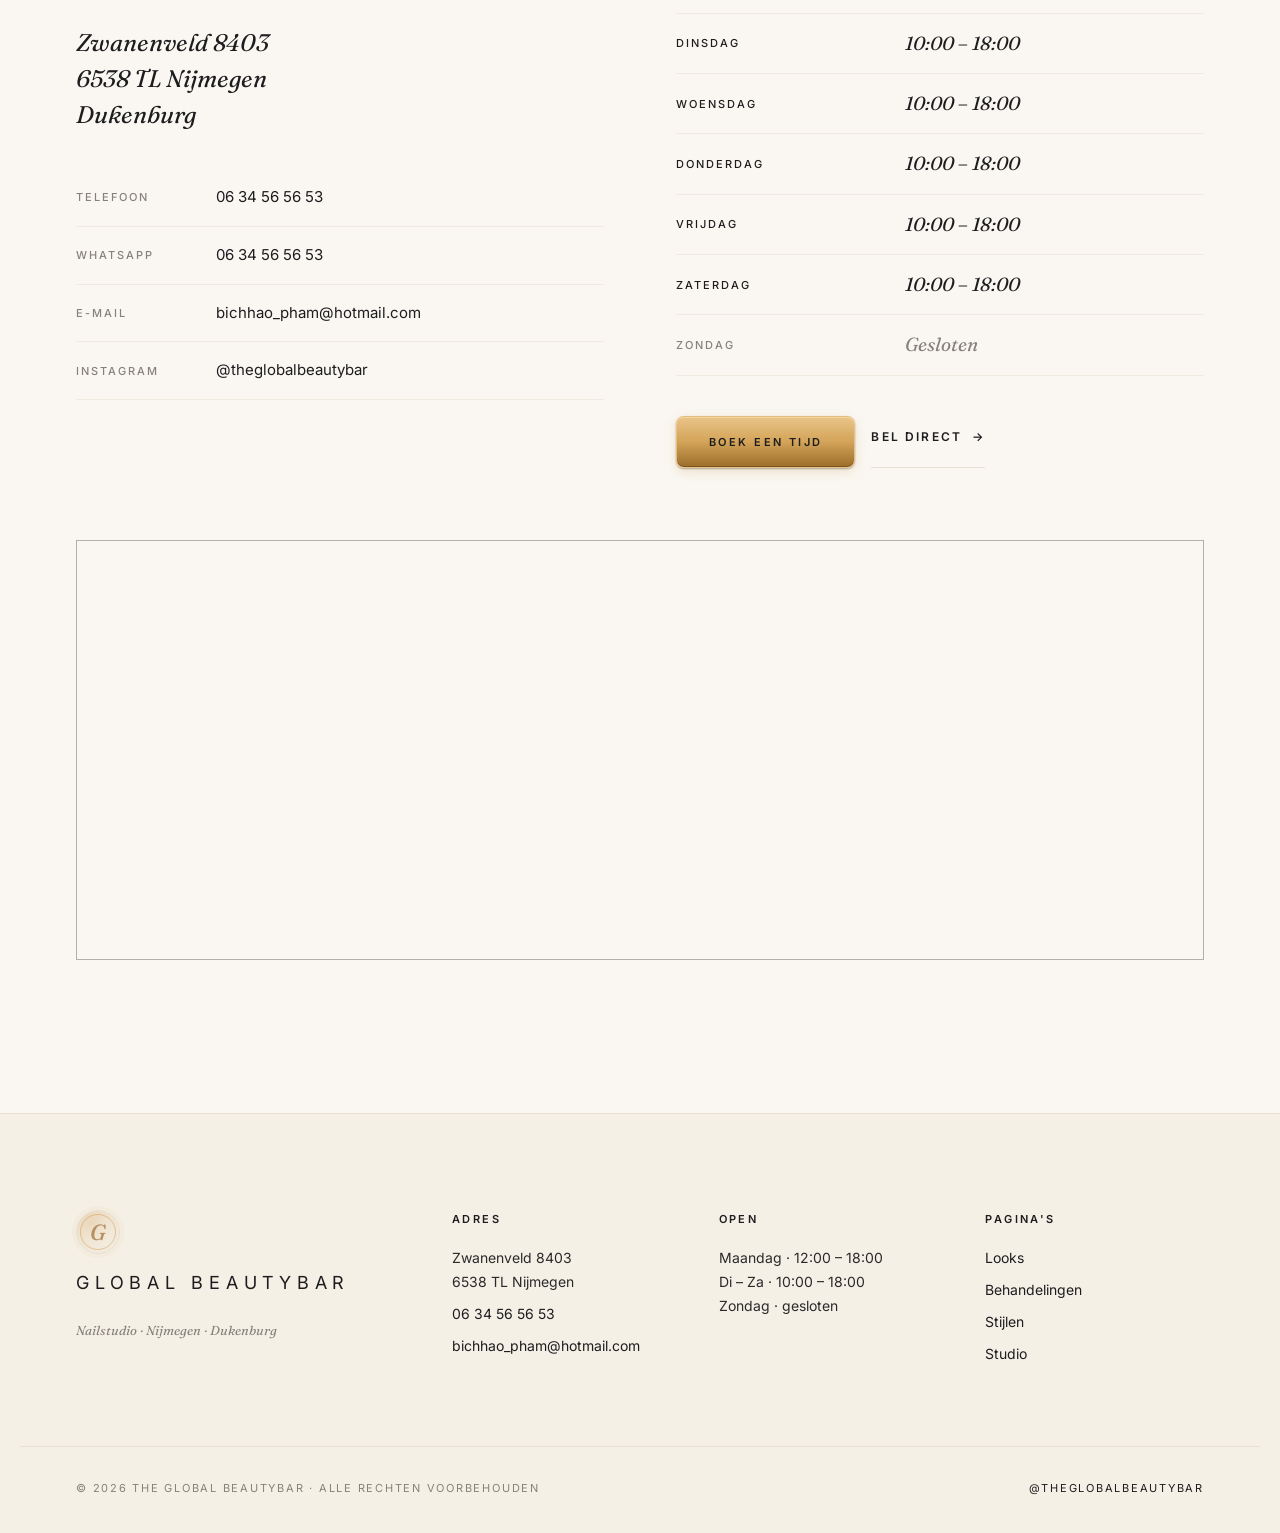
==== commit 10c8bff3: "v5 — nav fix + /nagels split-layout + /over-ons editorial hero NAV FIX (the "Behandelingen jumps whe" ====
--- a/index.html
+++ b/index.html
@@ -17,7 +17,7 @@
   <link rel="preconnect" href="https://fonts.gstatic.com" crossorigin>
   <link rel="preconnect" href="https://images.pexels.com" crossorigin>
   <link href="https://fonts.googleapis.com/css2?family=Fraunces:ital,opsz,wght@0,9..144,300;0,9..144,400;0,9..144,500;0,9..144,600;1,9..144,400;1,9..144,500&family=Inter:wght@300;400;500;600;700" rel="stylesheet">
-  <link rel="stylesheet" href="css/style.css?v=4">
+  <link rel="stylesheet" href="css/style.css?v=5">
 </head>
 <body class="home">
 
@@ -450,7 +450,7 @@
   </div>
 </div>
 
-<script src="js/main.js?v=4"></script>
+<script src="js/main.js?v=5"></script>
 <script>
   // Menu category filter + interactive image swap
   (function () {
--- a/css/style.css
+++ b/css/style.css
@@ -270,10 +270,21 @@
 .nav__word { font-size: 14px; }
 .nav__links { margin-left: auto; display: flex; gap: 32px; }
 .nav__links a {
+  position: relative;
   font-size: 11px; letter-spacing: 0.24em; text-transform: uppercase;
   color: var(--bone-dim); font-weight: 500;
-}
-.nav__links a:hover { color: var(--gold); letter-spacing: 0.28em; }
+  padding-bottom: 6px;
+  transition: color .25s var(--ease);
+}
+.nav__links a::after {
+  content: "";
+  position: absolute; left: 0; right: 0; bottom: 0;
+  height: 1px; background: var(--gold);
+  transform: scaleX(0); transform-origin: left center;
+  transition: transform .35s var(--ease);
+}
+.nav__links a:hover { color: var(--gold); }
+.nav__links a:hover::after { transform: scaleX(1); }
 .nav__cta { padding: 11px 20px; font-size: 11px; }
 
 .nav__burger {
@@ -1981,13 +1992,10 @@
   filter: brightness(.55) saturate(.85);
 }
 
-/* Active nav-link indicator */
+/* Active nav-link indicator — uses the same animated underline as the
+   hover state (set scaleX:1 so it appears, no layout shift) */
 .nav__links a.is-active { color: var(--gold); }
-.nav__links a.is-active::after {
-  content: ""; display: block;
-  width: 22px; height: 1px; background: var(--gold);
-  margin: 4px auto 0; opacity: .8;
-}
+.nav__links a.is-active::after { transform: scaleX(1); }
 
 /* Sub-page hero — sits below the global nav on /nagels, /stijlen, /over-ons */
 .subhero {
@@ -2875,3 +2883,144 @@
   .menu-list__row-meta .price { font-size: 15px; padding: 3px 10px; }
 }
 
+
+/* =========================================================
+   Mobile optimization v3 — iOS stability + touch targets
+   (Adds on top of existing responsive rules without
+    overriding desktop)
+   ========================================================= */
+
+/* Themed tap highlight instead of default blue flash */
+a, button, [role="button"] {
+  -webkit-tap-highlight-color: rgba(0,0,0,0.08);
+}
+
+/* iOS — defeat input auto-zoom on focus */
+@supports (-webkit-touch-callout: none) {
+  input, textarea, select { font-size: max(16px, 1rem) !important; }
+}
+
+/* iOS Safari: stable hero height when address bar shows/hides */
+@supports (height: 100svh) {
+  .hero { min-height: 100svh; }
+}
+
+@media (max-width: 760px) {
+  /* Touch target floors — Fitts's Law 44×44 */
+  .nav__burger, .nav__mobile-close, .book__close { min-width: 44px; min-height: 44px; }
+  .gallery__btn { min-width: 44px; min-height: 44px; }
+  .menu-list__tab { min-height: 44px; }
+
+  /* Footer links: easier to tap */
+  footer a, .footer a { display: inline-block; padding: .35rem 0; }
+
+  /* Booking modal full-screen on phones (if not already) */
+  .book__panel { max-width: 100vw; max-height: 100svh; border-radius: 0; }
+}
+
+@media (max-width: 420px) {
+  /* Very small phones — extra tightening */
+  .book__dates, .book__day { font-size: 14px; }
+  .book__times { gap: .4rem; }
+}
+
+/* ===========================================================
+   v5 — SPLIT-HERO (editorial subpage hero with photo)
+   Used on /over-ons; reusable for any sub-page that wants a
+   magazine-style hero — image one side, copy the other.
+   =========================================================== */
+
+.split-hero { padding: clamp(120px, 14vw, 180px) 0 clamp(80px, 10vw, 140px); position: relative; z-index: 2; }
+.split-hero__grid {
+  display: grid;
+  grid-template-columns: minmax(0, 1fr) minmax(0, 1fr);
+  gap: clamp(40px, 6vw, 90px);
+  align-items: center;
+  max-width: var(--container);
+  margin: 0 auto;
+  padding: 0 var(--gutter);
+}
+.split-hero__media {
+  position: relative;
+  aspect-ratio: 4 / 5;
+  border-radius: var(--radius-pin);
+  overflow: hidden;
+  background: var(--surface-2);
+  background-size: cover;
+  background-position: center;
+  box-shadow: 0 24px 56px -24px rgba(29,29,31,.22);
+}
+.split-hero__media::after {
+  /* Hairline frame so the photo sits on a clear cream canvas */
+  content: "";
+  position: absolute; inset: 0;
+  border: 1px solid rgba(29,29,31,.06);
+  border-radius: var(--radius-pin);
+  pointer-events: none;
+}
+.split-hero__copy .eyebrow { margin-bottom: 16px; }
+.split-hero__copy .display {
+  font-size: clamp(40px, 5.4vw, 78px);
+  margin-bottom: 24px;
+  letter-spacing: -0.018em;
+}
+.split-hero__copy .lede {
+  color: var(--bone-dim);
+  font-family: var(--serif); font-style: italic;
+  font-size: clamp(18px, 1.6vw, 22px);
+  line-height: 1.55;
+  max-width: 520px;
+  margin-bottom: 28px;
+}
+.split-hero__cta { display: inline-flex; gap: 18px; flex-wrap: wrap; align-items: center; }
+
+/* Small stats strip under the hero copy (optional) */
+.split-hero__stats {
+  display: grid;
+  grid-template-columns: repeat(3, 1fr);
+  gap: 18px;
+  margin-top: 36px;
+  border-top: 1px solid var(--line);
+  padding-top: 28px;
+}
+.split-hero__stat { font-family: var(--sans); }
+.split-hero__stat strong {
+  display: block;
+  font-family: var(--serif); font-weight: 500;
+  font-size: clamp(22px, 2.2vw, 30px);
+  color: var(--bone);
+  margin-bottom: 4px;
+}
+.split-hero__stat span {
+  font-size: 11px; font-weight: 600;
+  letter-spacing: 0.18em; text-transform: uppercase;
+  color: var(--muted);
+}
+
+@media (max-width: 880px) {
+  .split-hero { padding: 120px 0 60px; }
+  .split-hero__grid { grid-template-columns: 1fr; gap: 32px; }
+  /* Image first on mobile so the page leads with the photo */
+  .split-hero__media { aspect-ratio: 4/5; max-height: 56vh; }
+  .split-hero__copy .display { font-size: clamp(36px, 9vw, 56px); }
+  .split-hero__copy .lede { font-size: 16px; }
+  .split-hero__stats { grid-template-columns: repeat(3, 1fr); gap: 12px; padding-top: 22px; margin-top: 28px; }
+  .split-hero__stat strong { font-size: 20px; }
+  .split-hero__stat span { font-size: 10px; letter-spacing: 0.14em; }
+}
+@media (max-width: 600px) {
+  .split-hero__media { aspect-ratio: 5/6; }
+  .split-hero__cta { width: 100%; }
+  .split-hero__cta .btn { width: 100%; }
+  .split-hero__stats { grid-template-columns: 1fr 1fr; }
+  .split-hero__stat:nth-child(3) { grid-column: 1 / -1; }
+}
+
+/* Practical-card subtle elevation upgrade — small accent corner */
+.practical-card { position: relative; }
+.practical-card::before {
+  content: "";
+  position: absolute; top: 0; left: 0;
+  width: 28px; height: 1px; background: var(--gold);
+}
+.practical-card:hover { border-color: var(--gold); box-shadow: 0 12px 32px -16px rgba(29,29,31,.14); transform: translateY(-2px); transition: all .3s var(--ease); }
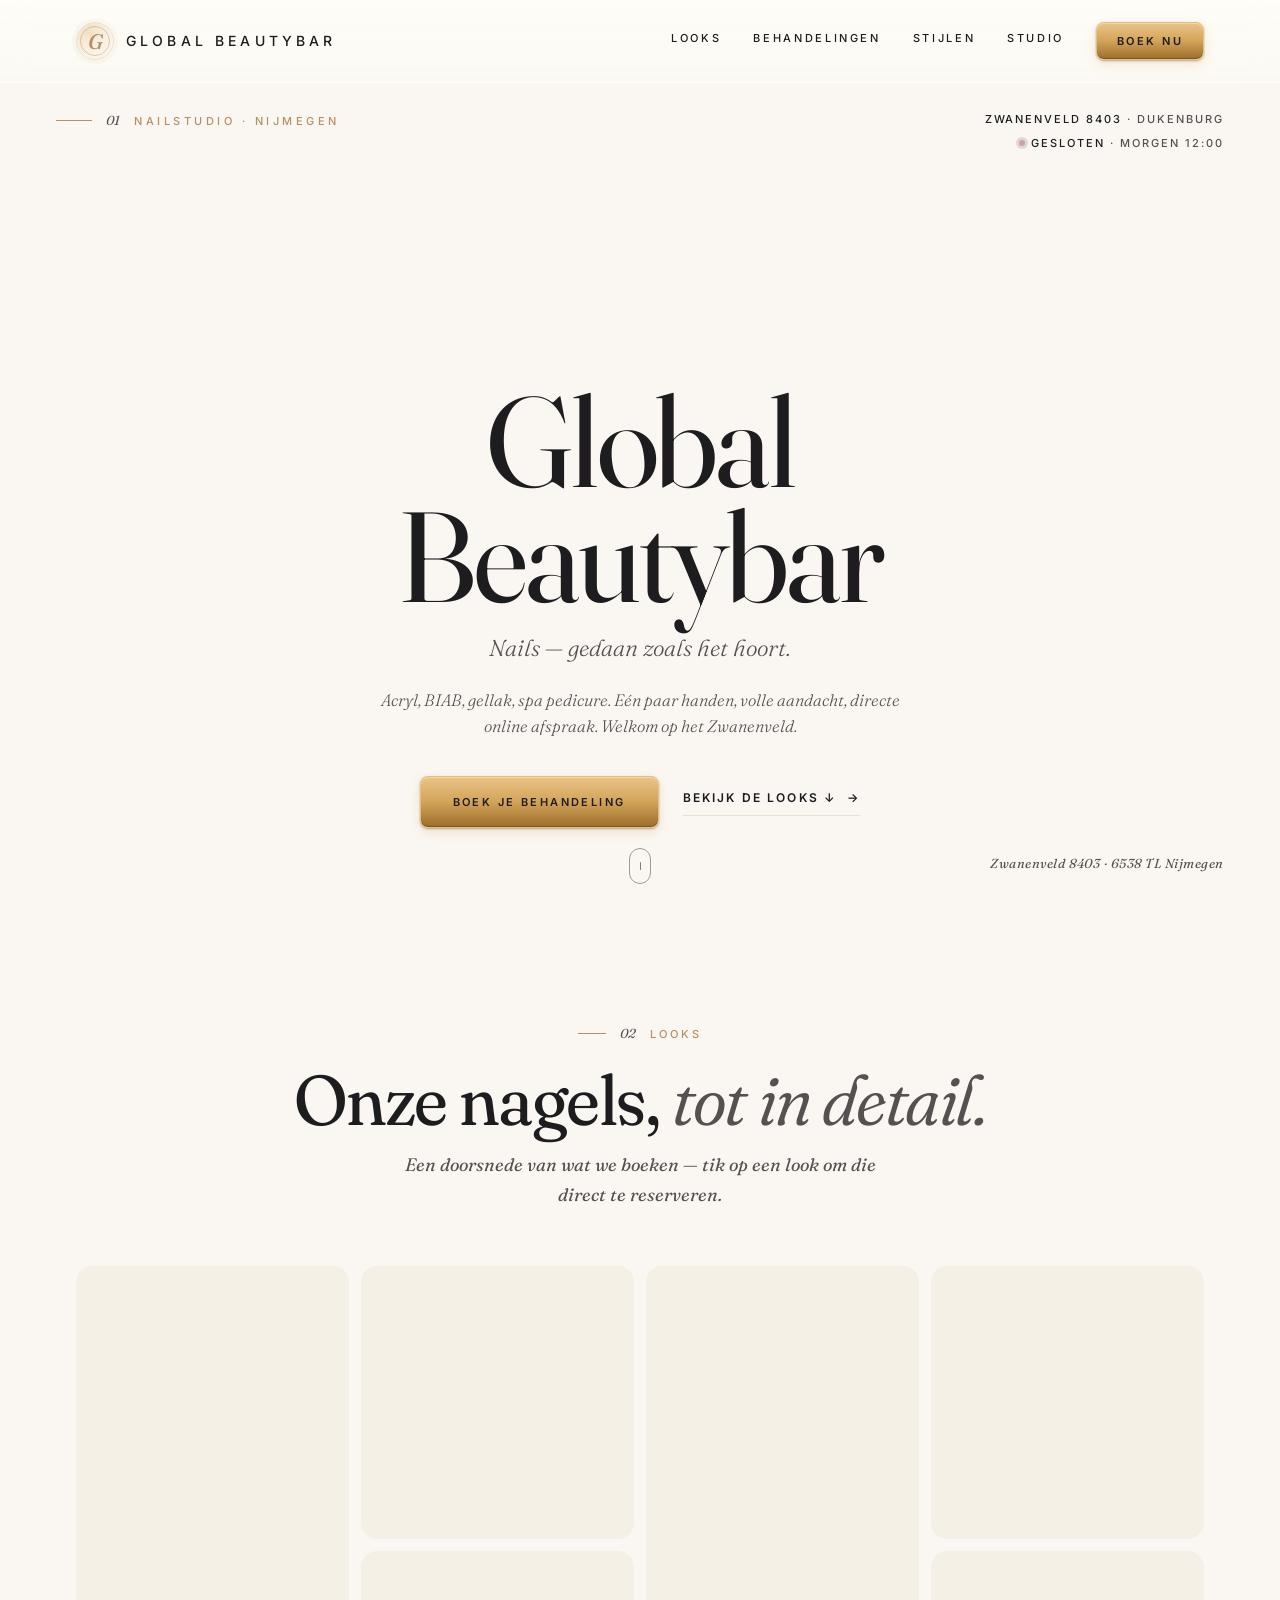
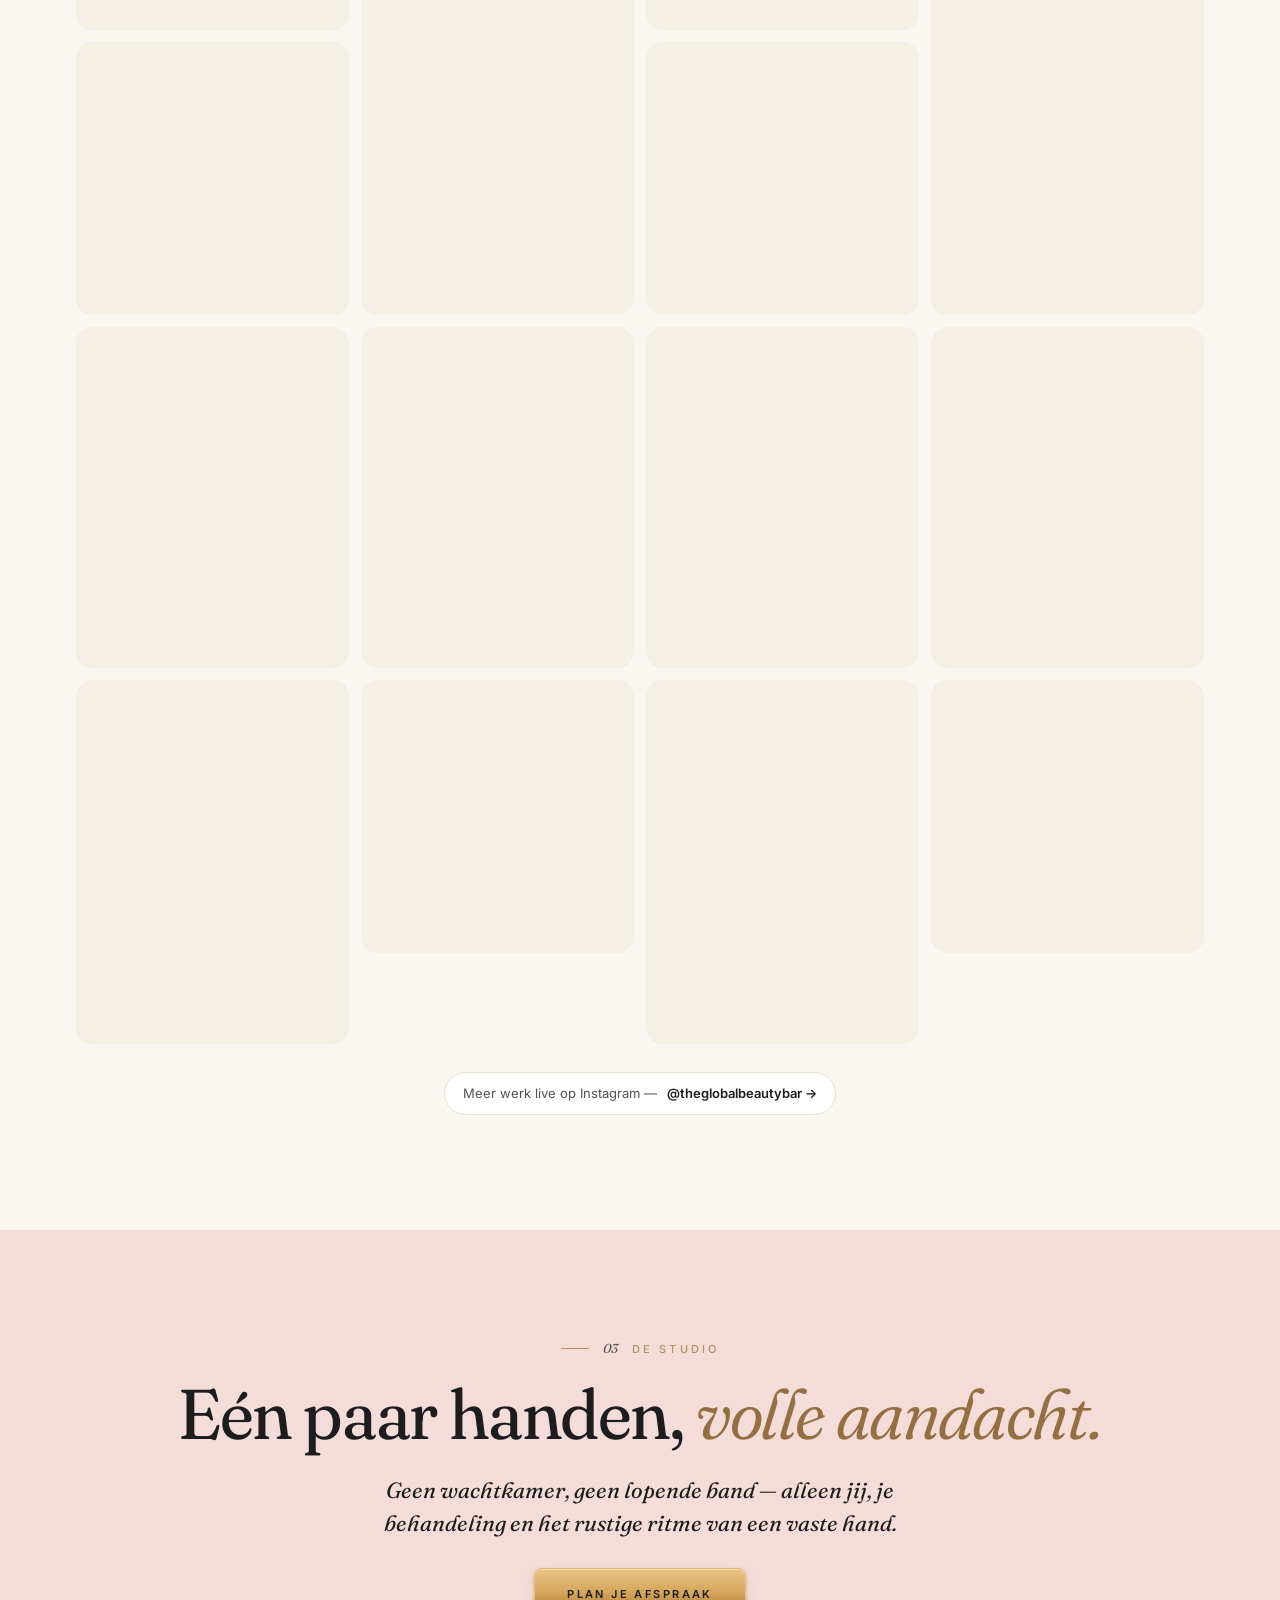
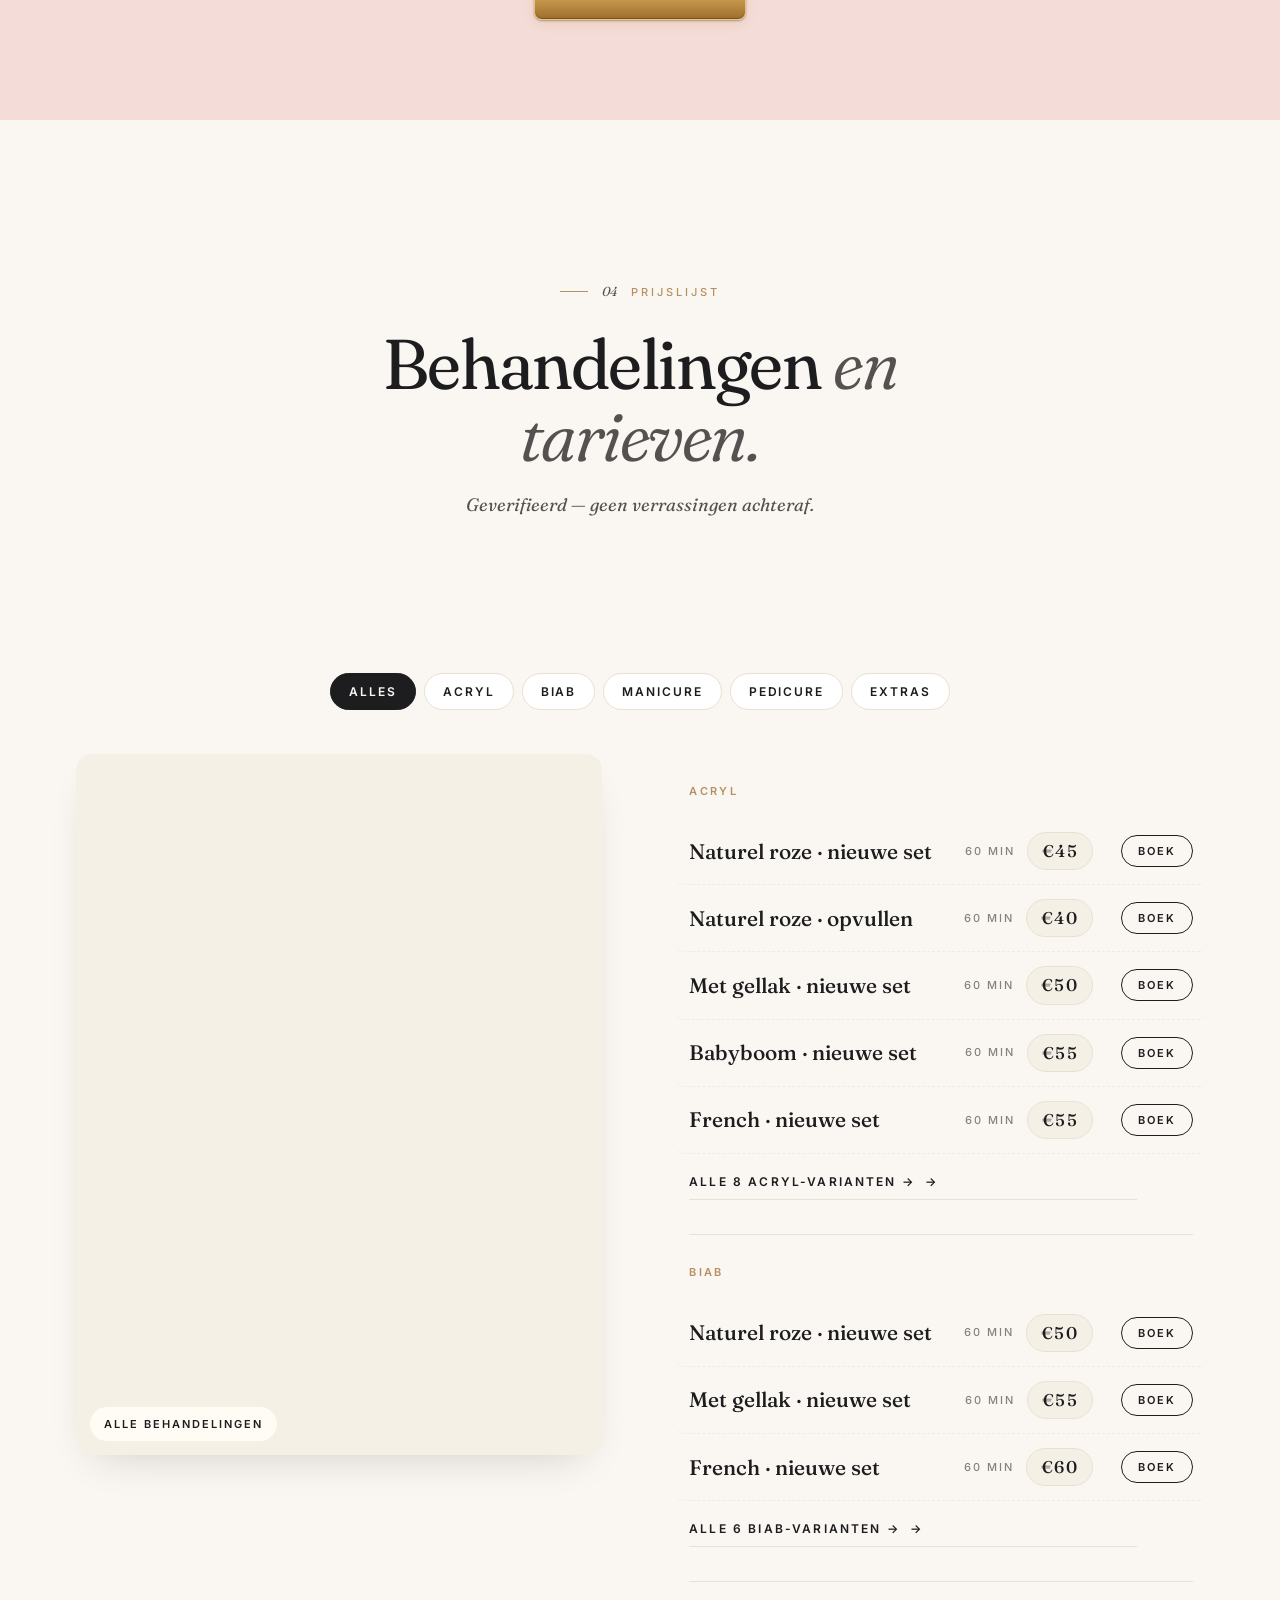
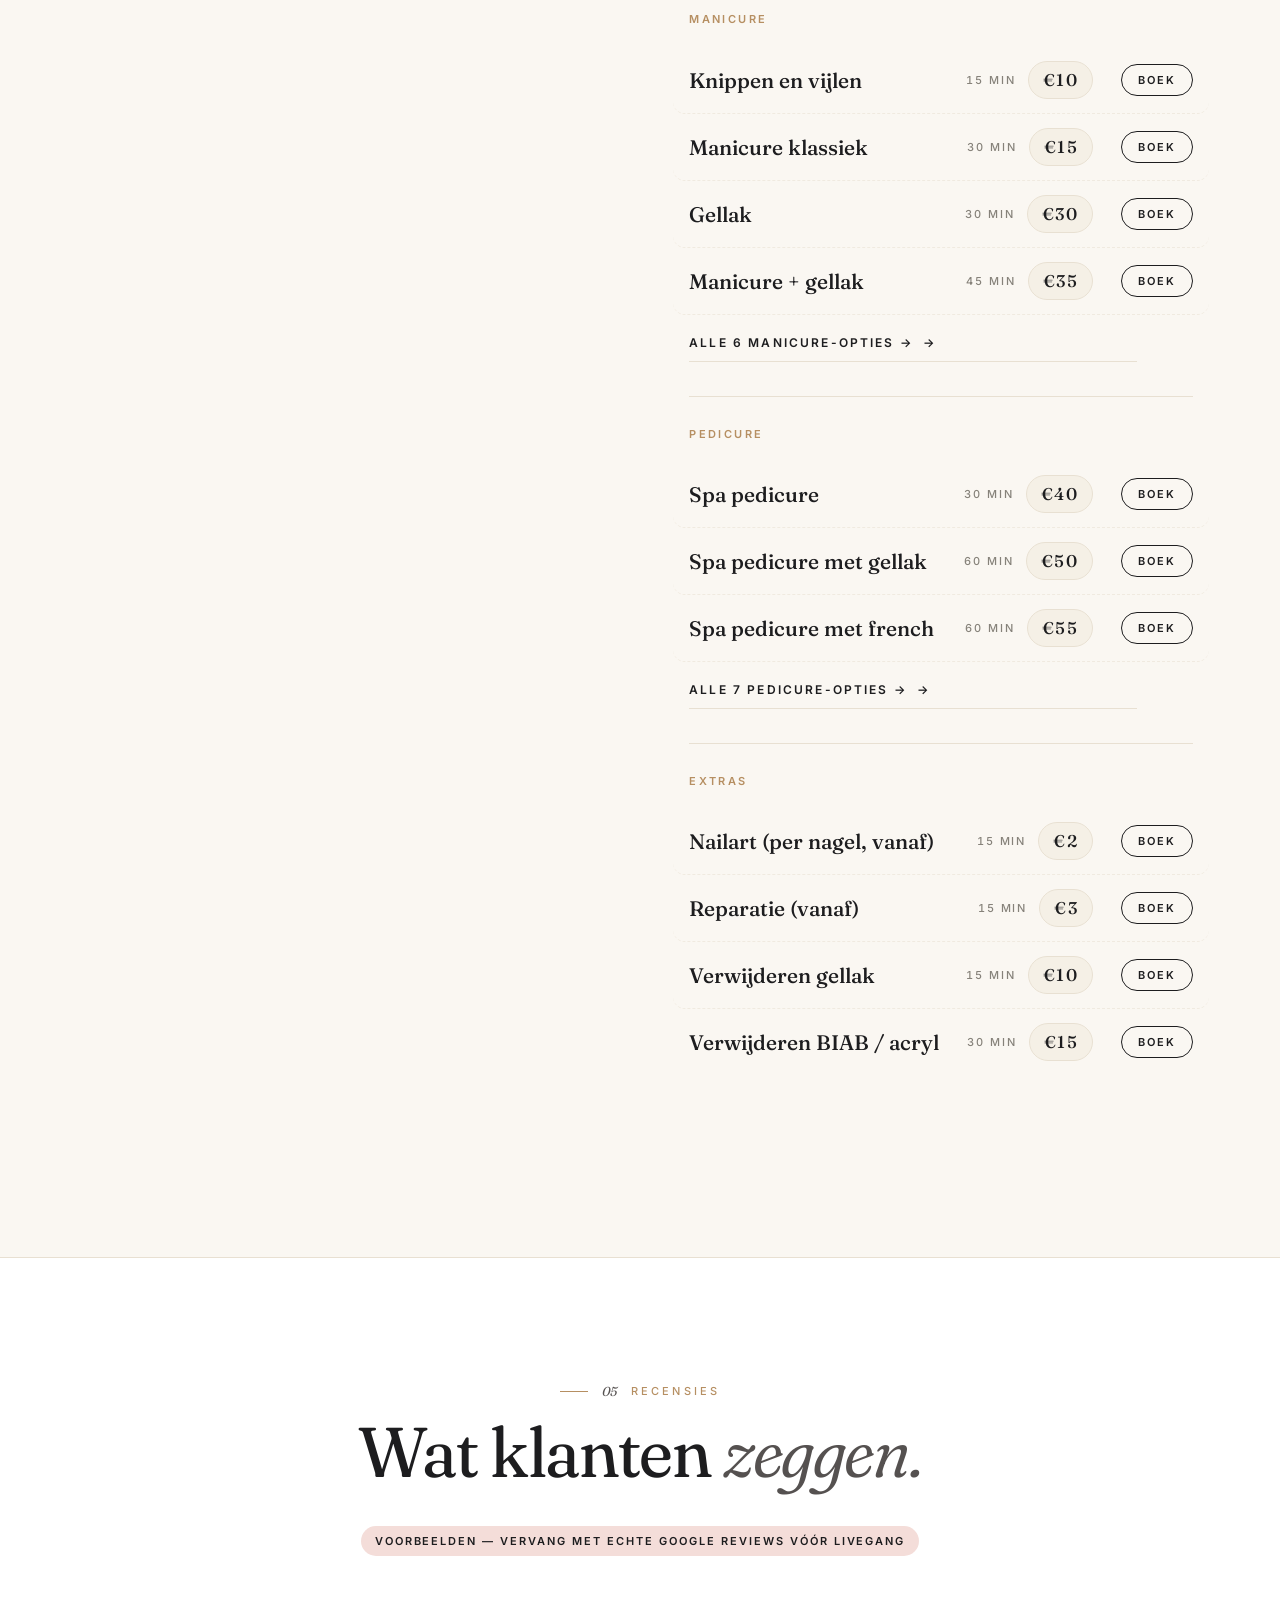
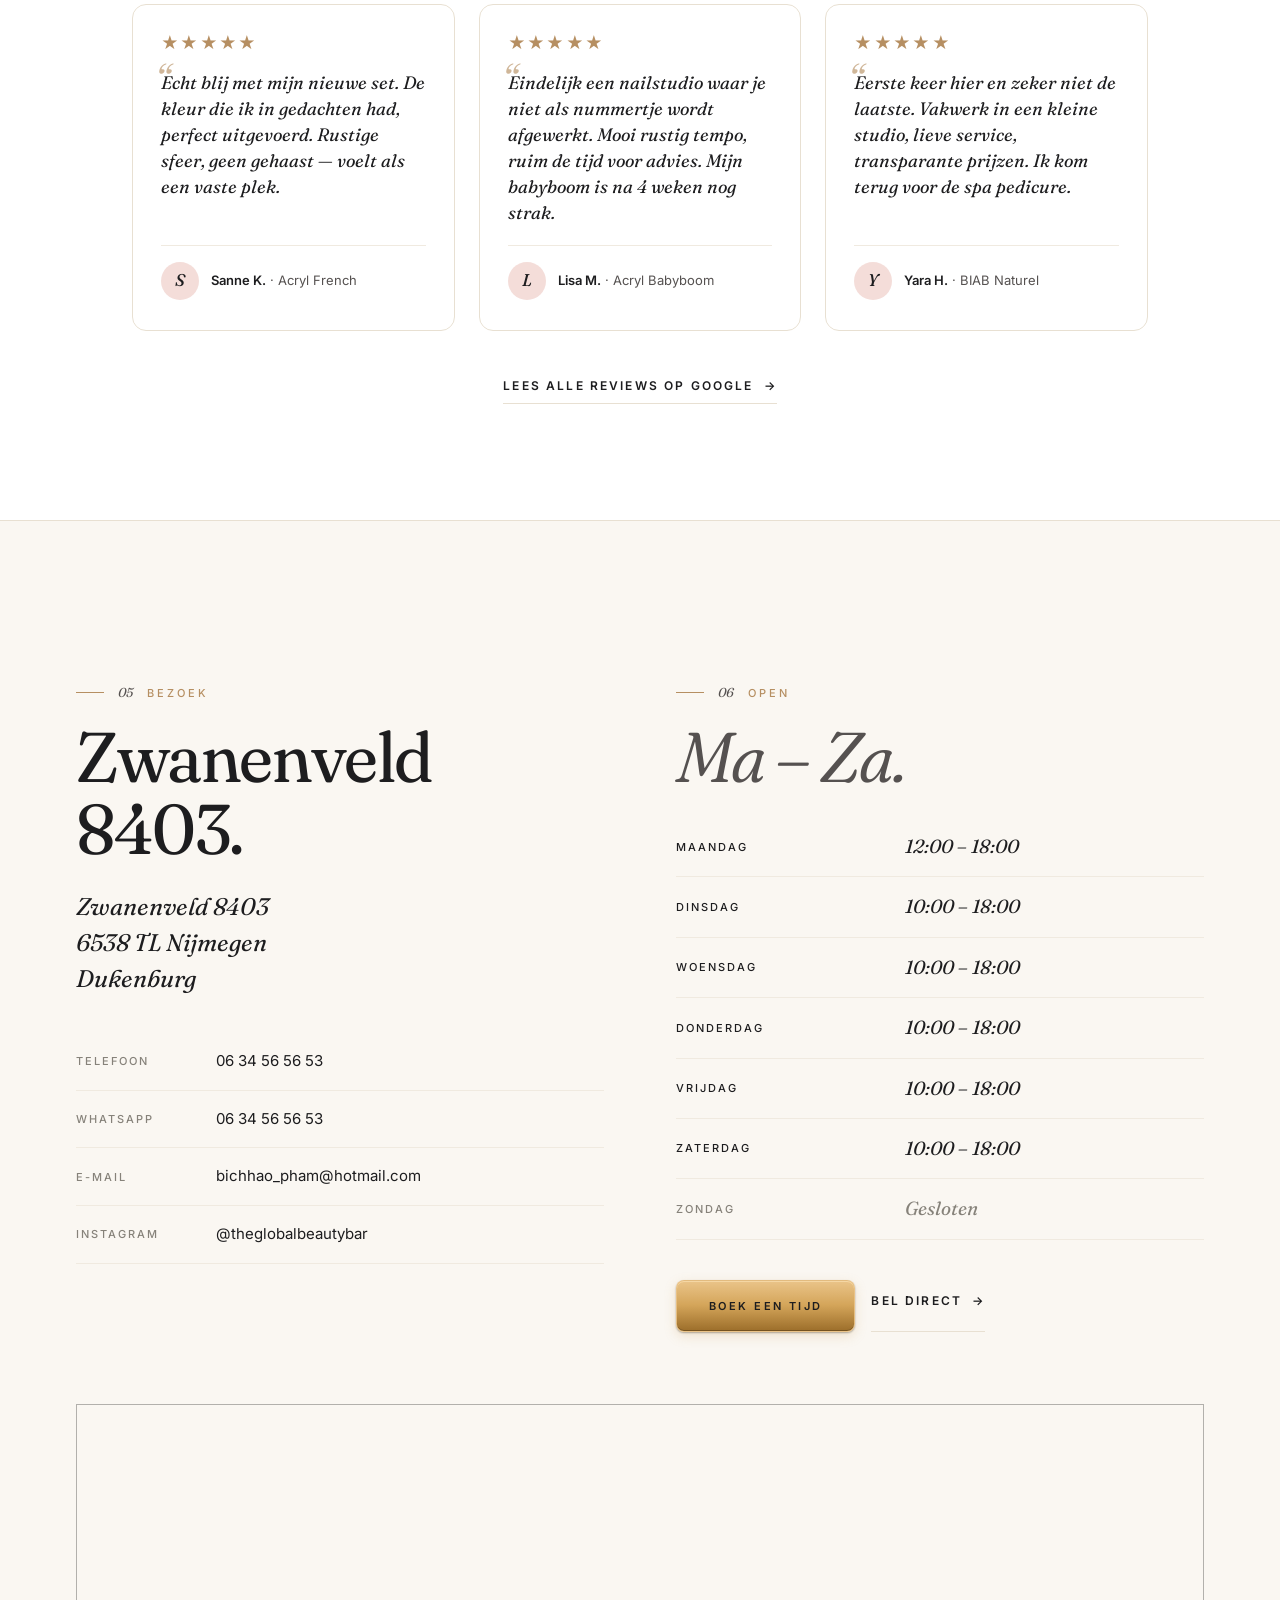
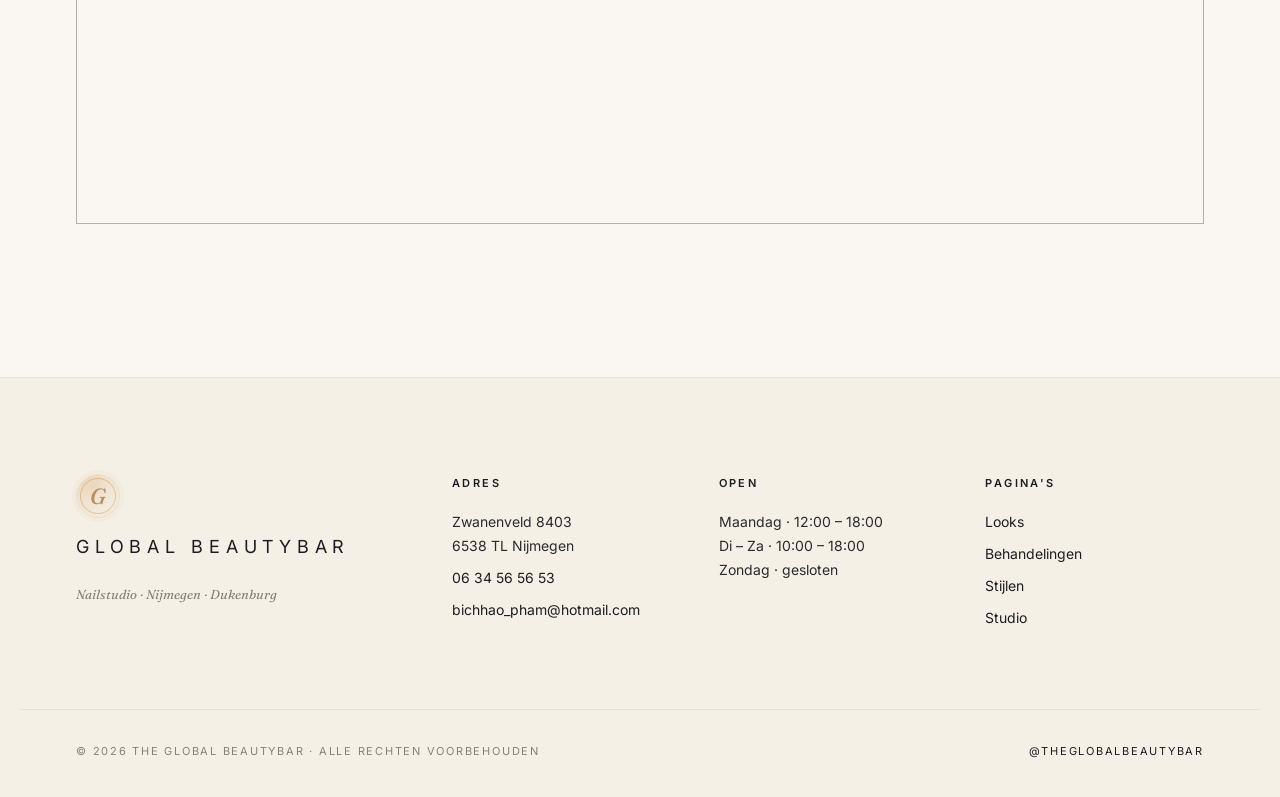
==== commit 1d5f21f2: "v6 — reviews section + funnel improvements (sticky CTA, live status) REVIEWS SECTION (/index, betwee" ====
--- a/index.html
+++ b/index.html
@@ -17,7 +17,7 @@
   <link rel="preconnect" href="https://fonts.gstatic.com" crossorigin>
   <link rel="preconnect" href="https://images.pexels.com" crossorigin>
   <link href="https://fonts.googleapis.com/css2?family=Fraunces:ital,opsz,wght@0,9..144,300;0,9..144,400;0,9..144,500;0,9..144,600;1,9..144,400;1,9..144,500&family=Inter:wght@300;400;500;600;700" rel="stylesheet">
-  <link rel="stylesheet" href="css/style.css?v=5">
+  <link rel="stylesheet" href="css/style.css?v=6">
 </head>
 <body class="home">
 
@@ -57,7 +57,7 @@
 
   <div class="hero__corner hero__corner--tr">
     <span><strong>Zwanenveld 8403</strong> · Dukenburg</span>
-    <span><strong>Ma – Za</strong> · op afspraak</span>
+    <span data-shop-status><strong>Ma – Za</strong> · 10:00 – 18:00</span>
   </div>
 
   <div class="hero__text">
@@ -266,6 +266,58 @@
 
       </div>
 
+    </div>
+  </div>
+</section>
+
+<!-- ============ REVIEWS ============
+     TODO HUMAN — replace these PLACEHOLDER reviews with verbatim
+     quotes from the salon's real Google Maps listing before going
+     live. Pull from Google Places API (recommended) or copy-paste
+     manually. Also remove the .reviews__placeholder-note pill once
+     real reviews are in.
+============================================================ -->
+<section class="reviews" id="reviews">
+  <div class="container">
+    <header class="reviews__head reveal">
+      <div class="eyebrow"><span class="num">05</span> Recensies</div>
+      <h2 class="display">Wat klanten <em>zeggen.</em></h2>
+      <span class="reviews__placeholder-note">Voorbeelden — vervang met echte Google reviews vóór livegang</span>
+    </header>
+
+    <div class="reviews__grid">
+      <article class="review-card reveal">
+        <div class="review-card__stars" aria-label="5 sterren">★★★★★</div>
+        <p class="review-card__quote">Echt blij met mijn nieuwe set. De kleur die ik in gedachten had, perfect uitgevoerd. Rustige sfeer, geen gehaast — voelt als een vaste plek.</p>
+        <div class="review-card__attribution">
+          <span class="review-card__avatar" aria-hidden="true">S</span>
+          <span><strong>Sanne K.</strong> · Acryl French</span>
+        </div>
+      </article>
+
+      <article class="review-card reveal">
+        <div class="review-card__stars" aria-label="5 sterren">★★★★★</div>
+        <p class="review-card__quote">Eindelijk een nailstudio waar je niet als nummertje wordt afgewerkt. Mooi rustig tempo, ruim de tijd voor advies. Mijn babyboom is na 4 weken nog strak.</p>
+        <div class="review-card__attribution">
+          <span class="review-card__avatar" aria-hidden="true">L</span>
+          <span><strong>Lisa M.</strong> · Acryl Babyboom</span>
+        </div>
+      </article>
+
+      <article class="review-card reveal">
+        <div class="review-card__stars" aria-label="5 sterren">★★★★★</div>
+        <p class="review-card__quote">Eerste keer hier en zeker niet de laatste. Vakwerk in een kleine studio, lieve service, transparante prijzen. Ik kom terug voor de spa pedicure.</p>
+        <div class="review-card__attribution">
+          <span class="review-card__avatar" aria-hidden="true">Y</span>
+          <span><strong>Yara H.</strong> · BIAB Naturel</span>
+        </div>
+      </article>
+    </div>
+
+    <div class="reviews__footer reveal">
+      <a class="link-arrow" href="https://www.google.com/maps/search/?api=1&query=The+Global+Beautybar+Nijmegen" target="_blank" rel="noopener">
+        Lees alle reviews op Google
+      </a>
     </div>
   </div>
 </section>
@@ -450,7 +502,10 @@
   </div>
 </div>
 
-<script src="js/main.js?v=5"></script>
+<!-- Mobile-only sticky "Boek nu" CTA — appears after scrolling past hero -->
+<button class="sticky-cta" data-open-book aria-label="Open boekingsformulier">Boek nu</button>
+
+<script src="js/main.js?v=6"></script>
 <script>
   // Menu category filter + interactive image swap
   (function () {
--- a/css/style.css
+++ b/css/style.css
@@ -3024,3 +3024,155 @@
   width: 28px; height: 1px; background: var(--gold);
 }
 .practical-card:hover { border-color: var(--gold); box-shadow: 0 12px 32px -16px rgba(29,29,31,.14); transform: translateY(-2px); transition: all .3s var(--ease); }
+
+/* ===========================================================
+   v6 — REVIEWS SECTION + MOBILE STICKY CTA + STATUS BADGE
+   =========================================================== */
+
+.reviews {
+  padding: clamp(70px, 9vw, 130px) 0;
+  background: var(--bg-2);
+  border-top: 1px solid var(--line);
+  border-bottom: 1px solid var(--line);
+}
+.reviews__head { max-width: 720px; margin: 0 auto 48px; text-align: center; padding: 0 var(--gutter); }
+.reviews__head .eyebrow { margin: 0 auto 14px; justify-content: center; }
+.reviews__placeholder-note {
+  display: inline-block;
+  margin-top: 14px;
+  padding: 6px 14px;
+  background: var(--blush);
+  border-radius: var(--radius-pill);
+  font-family: var(--sans);
+  font-size: 11px; font-weight: 600;
+  letter-spacing: 0.18em; text-transform: uppercase;
+  color: var(--bone);
+}
+.reviews__grid {
+  display: grid;
+  grid-template-columns: repeat(auto-fit, minmax(280px, 1fr));
+  gap: 24px;
+  max-width: var(--container);
+  margin: 0 auto;
+  padding: 0 var(--gutter);
+}
+.review-card {
+  background: var(--surface);
+  border: 1px solid var(--line);
+  border-radius: var(--radius-card);
+  padding: 30px 28px;
+  display: flex; flex-direction: column;
+  gap: 18px;
+  position: relative;
+  transition: border-color .3s var(--ease), box-shadow .3s var(--ease), transform .3s var(--ease);
+}
+.review-card:hover { border-color: var(--gold); box-shadow: 0 16px 36px -16px rgba(29,29,31,.12); transform: translateY(-2px); }
+.review-card__stars {
+  color: var(--gold);
+  font-size: 17px;
+  letter-spacing: 0.08em;
+  line-height: 1;
+}
+.review-card__quote {
+  font-family: var(--serif);
+  font-size: 18px;
+  font-style: italic;
+  color: var(--bone);
+  line-height: 1.45;
+  margin: 0;
+  position: relative;
+}
+.review-card__quote::before {
+  content: "\201C";
+  position: absolute; top: -10px; left: -6px;
+  font-family: var(--serif);
+  font-size: 38px;
+  color: var(--gold);
+  line-height: 1; opacity: .65;
+}
+.review-card__attribution {
+  display: flex; align-items: center; gap: 12px;
+  margin-top: auto;
+  padding-top: 16px;
+  border-top: 1px solid var(--line-soft);
+  font-family: var(--sans);
+  font-size: 13px;
+  color: var(--bone-dim);
+}
+.review-card__attribution strong { color: var(--bone); font-weight: 600; }
+.review-card__avatar {
+  width: 38px; height: 38px;
+  border-radius: 50%;
+  background: var(--blush);
+  display: grid; place-items: center;
+  font-family: var(--serif);
+  font-style: italic;
+  font-weight: 500;
+  font-size: 17px;
+  color: var(--bone);
+  flex-shrink: 0;
+}
+.reviews__footer {
+  text-align: center;
+  margin: 40px auto 0;
+}
+
+@media (max-width: 760px) {
+  .reviews__grid { grid-template-columns: 1fr; gap: 14px; }
+  .review-card { padding: 24px 22px; }
+  .review-card__quote { font-size: 16px; }
+}
+
+/* ---------- Mobile sticky "Boek nu" CTA ---------- */
+.sticky-cta {
+  position: fixed;
+  bottom: 16px;
+  left: 50%;
+  transform: translateX(-50%) translateY(110%);
+  z-index: 40;
+  display: none;
+  padding: 14px 28px;
+  font-family: var(--sans);
+  font-size: 12px; font-weight: 600;
+  letter-spacing: 0.22em; text-transform: uppercase;
+  background: linear-gradient(180deg, #EAC489 0%, #D4A55A 48%, #9C6E2A 100%);
+  color: #1A0E14;
+  border: 1px solid rgba(234, 196, 137, .9);
+  border-radius: var(--radius-pill);
+  box-shadow:
+    inset 0 1px 0 rgba(255, 232, 188, .55),
+    0 8px 24px rgba(29,29,31,.18);
+  cursor: pointer;
+  transition: transform .45s var(--ease), opacity .35s var(--ease);
+  opacity: 0;
+  -webkit-tap-highlight-color: transparent;
+}
+.sticky-cta::after { content: " →"; margin-left: 6px; }
+
+@media (max-width: 880px) {
+  .sticky-cta { display: inline-flex; align-items: center; }
+  body.is-scrolled-past-hero .sticky-cta { transform: translateX(-50%) translateY(0); opacity: 1; }
+  /* When ambient pill sits bottom-right on home, push sticky-cta left
+     a hair so the two don't visually crowd on small phones */
+  body.home .sticky-cta { bottom: 18px; }
+}
+
+/* When the booking modal is open, hide the sticky CTA so it doesn't
+   double-up with the modal's own buttons. */
+body:has(.book:not([hidden])) .sticky-cta { opacity: 0; pointer-events: none; }
+
+/* ---------- Hero status badge (Vandaag open / Gesloten) ---------- */
+[data-shop-status] strong {
+  position: relative;
+  padding-left: 12px;
+}
+[data-shop-status][data-state="open"] strong::before,
+[data-shop-status][data-state="closed"] strong::before {
+  content: "";
+  position: absolute; left: 0; top: 50%;
+  width: 6px; height: 6px;
+  margin-top: -3px;
+  border-radius: 50%;
+}
+[data-shop-status][data-state="open"] strong::before { background: #4CAF50; box-shadow: 0 0 0 3px rgba(76,175,80,.15); }
+[data-shop-status][data-state="closed"] strong::before { background: var(--rose); box-shadow: 0 0 0 3px rgba(107,31,59,.15); }
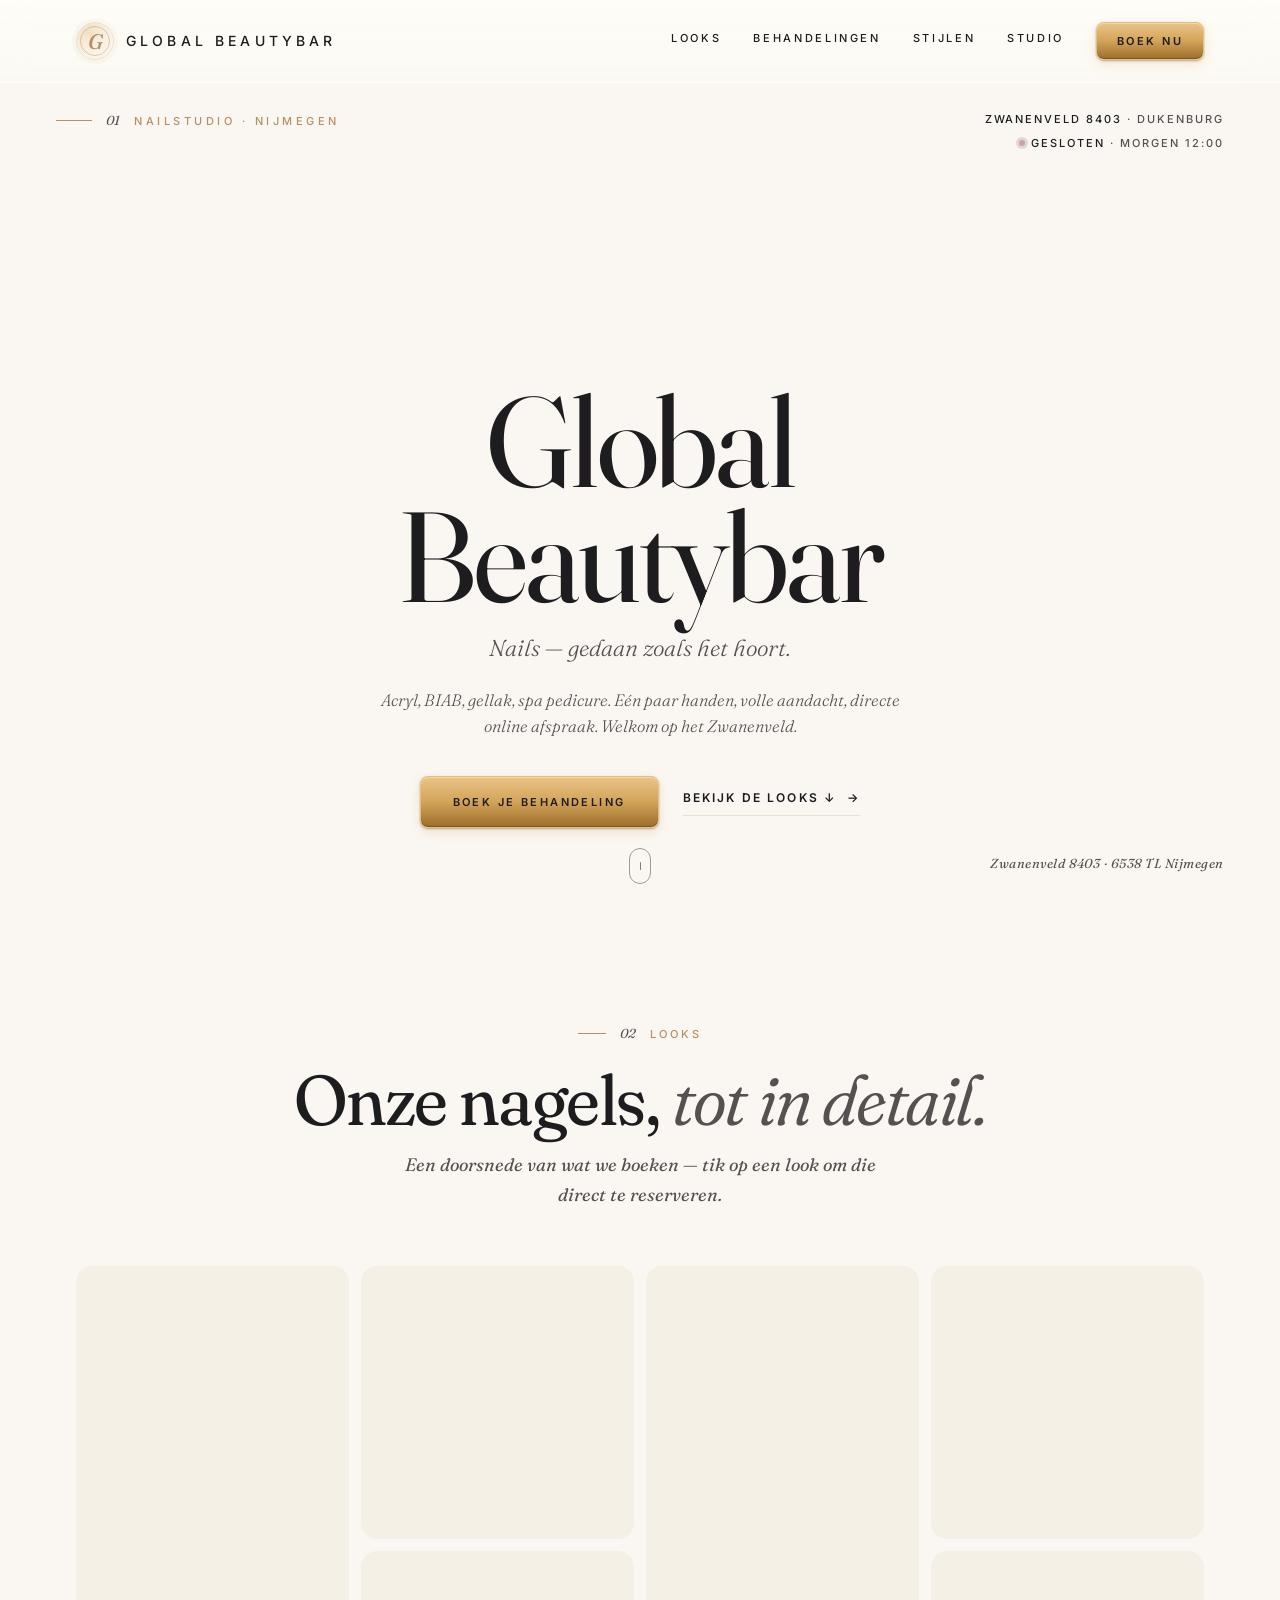
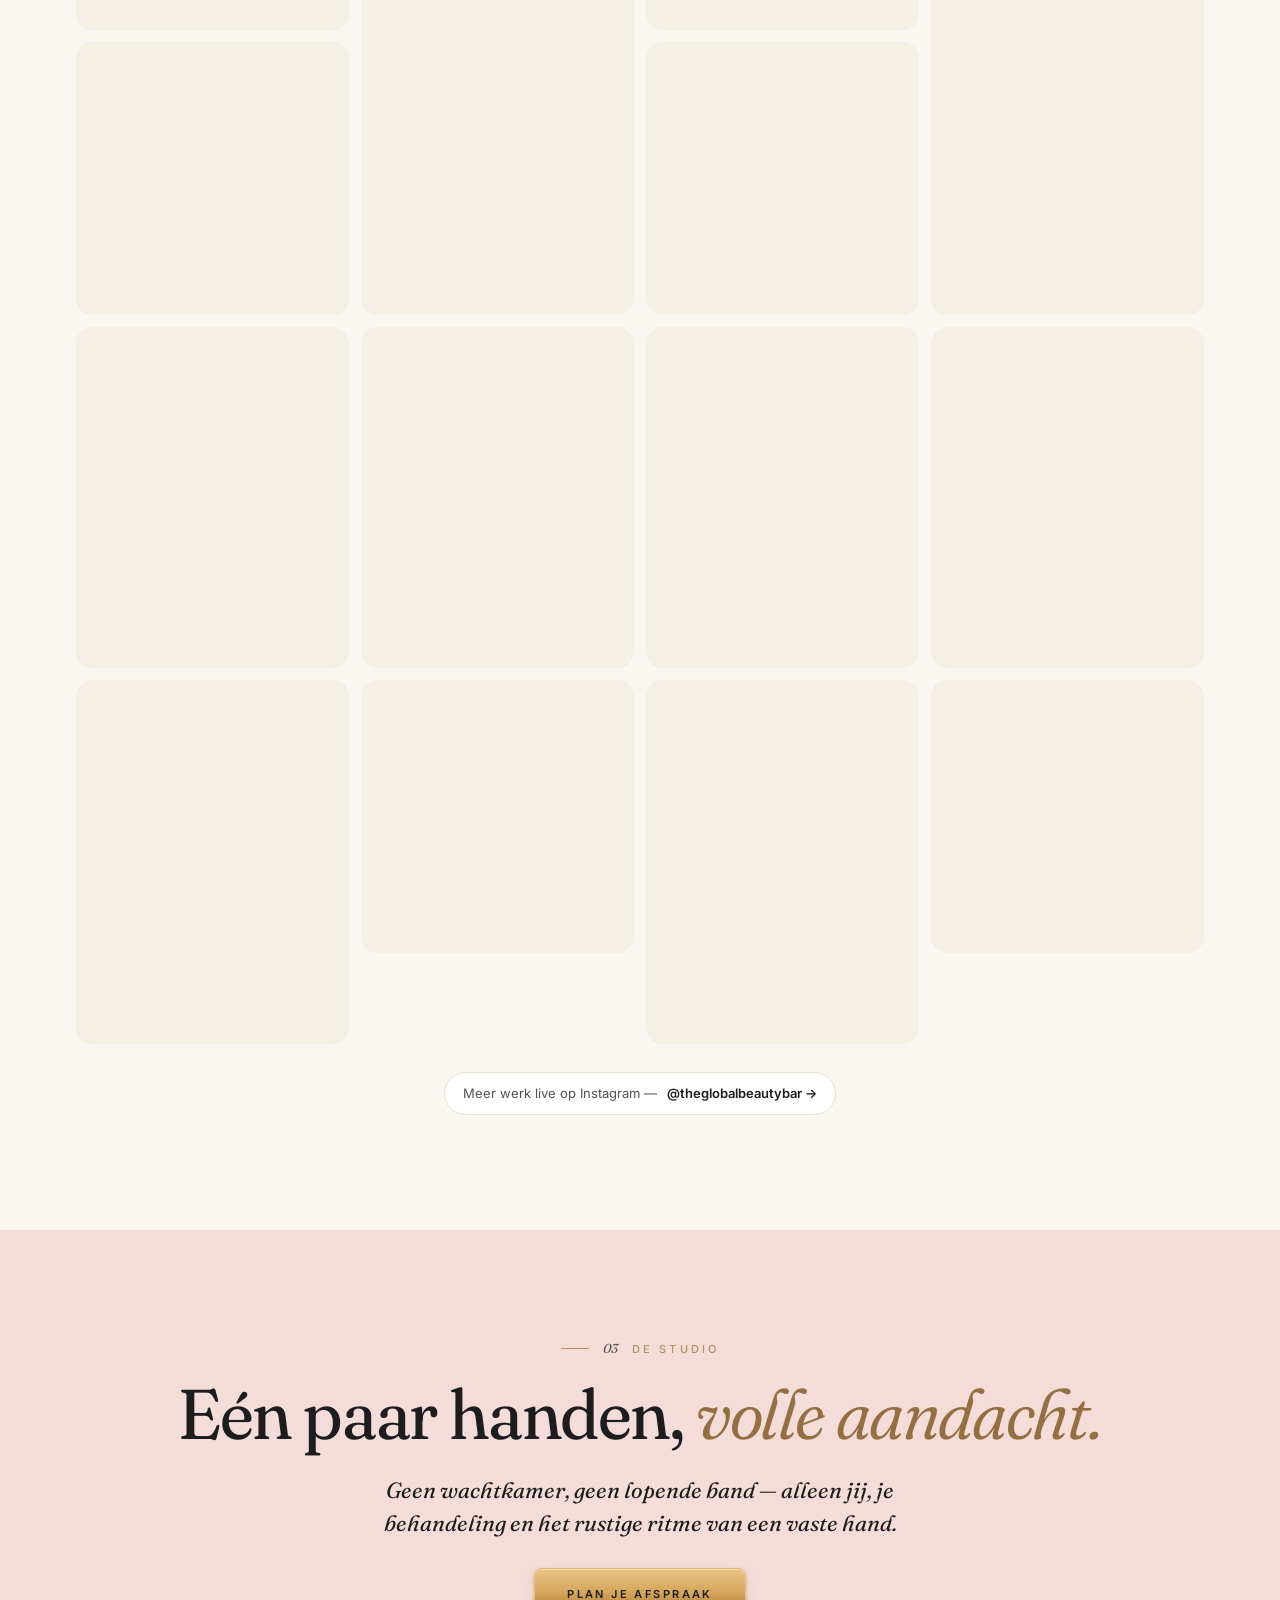
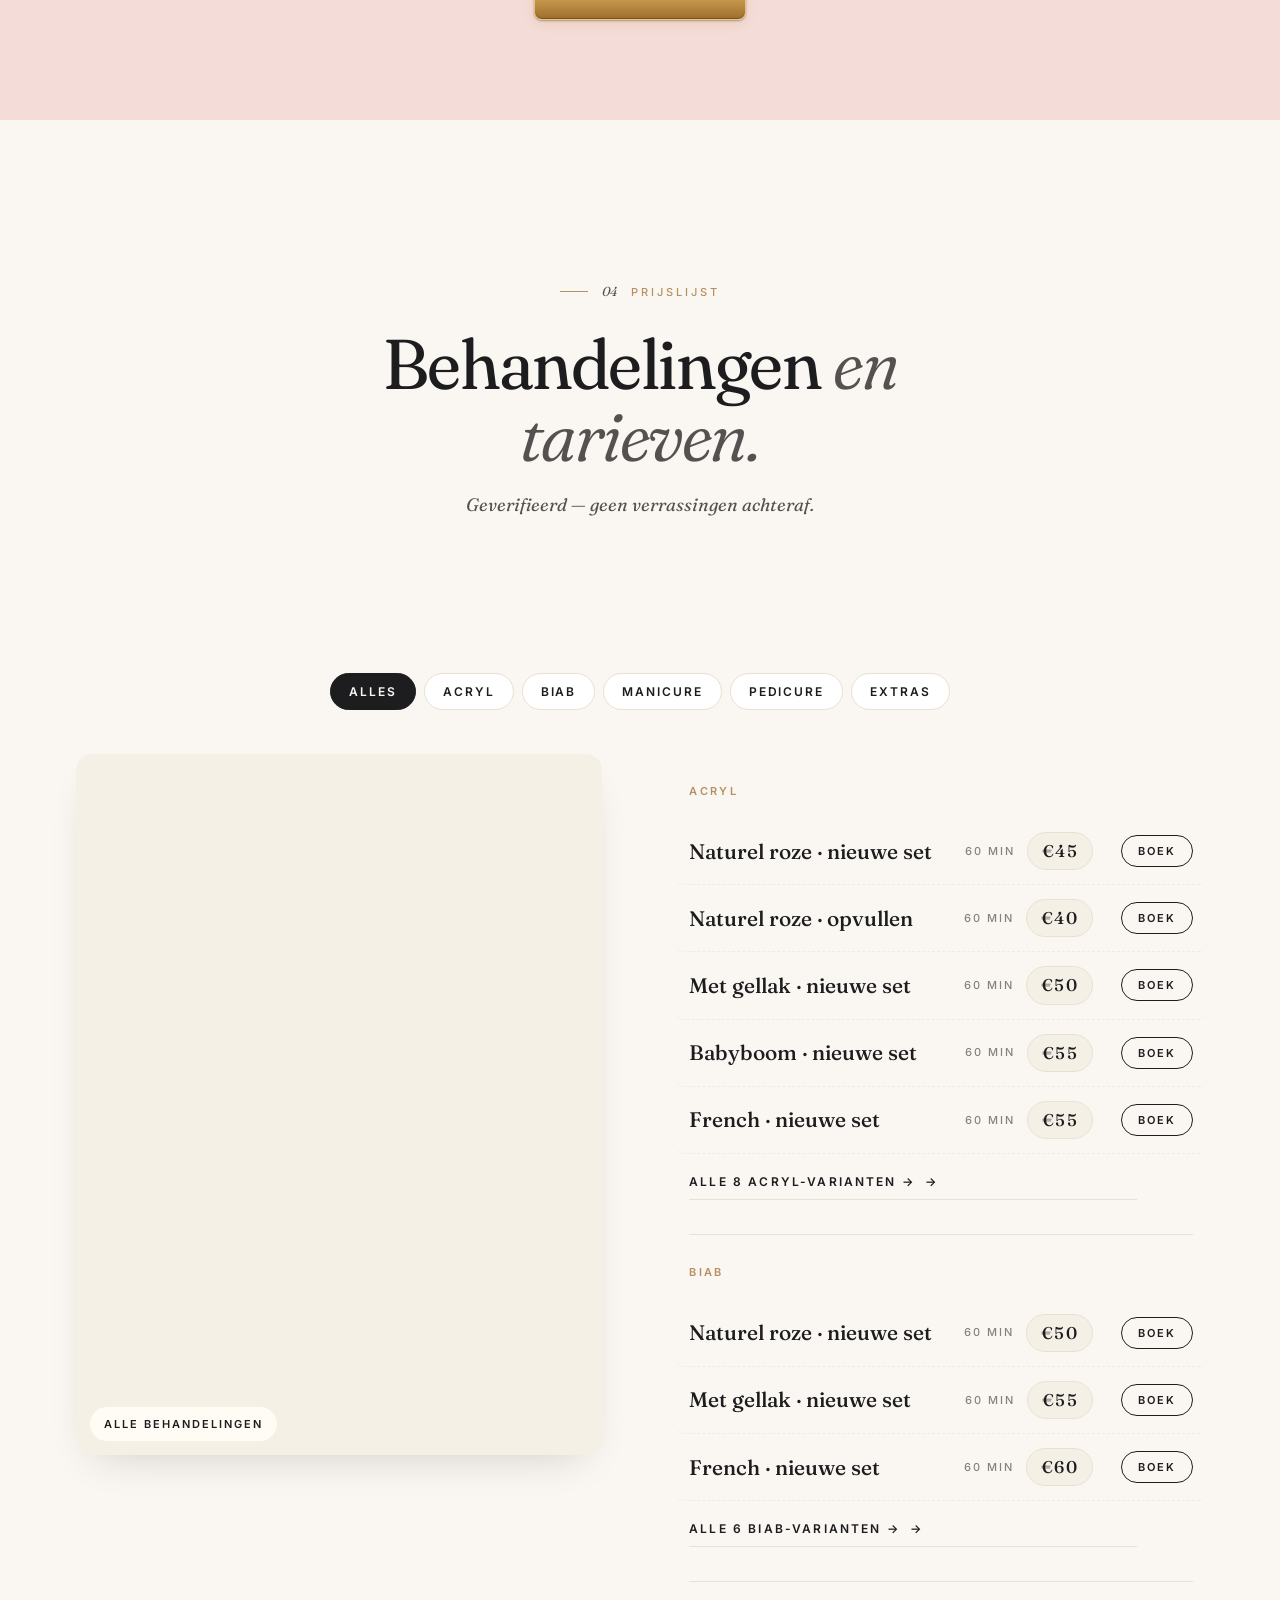
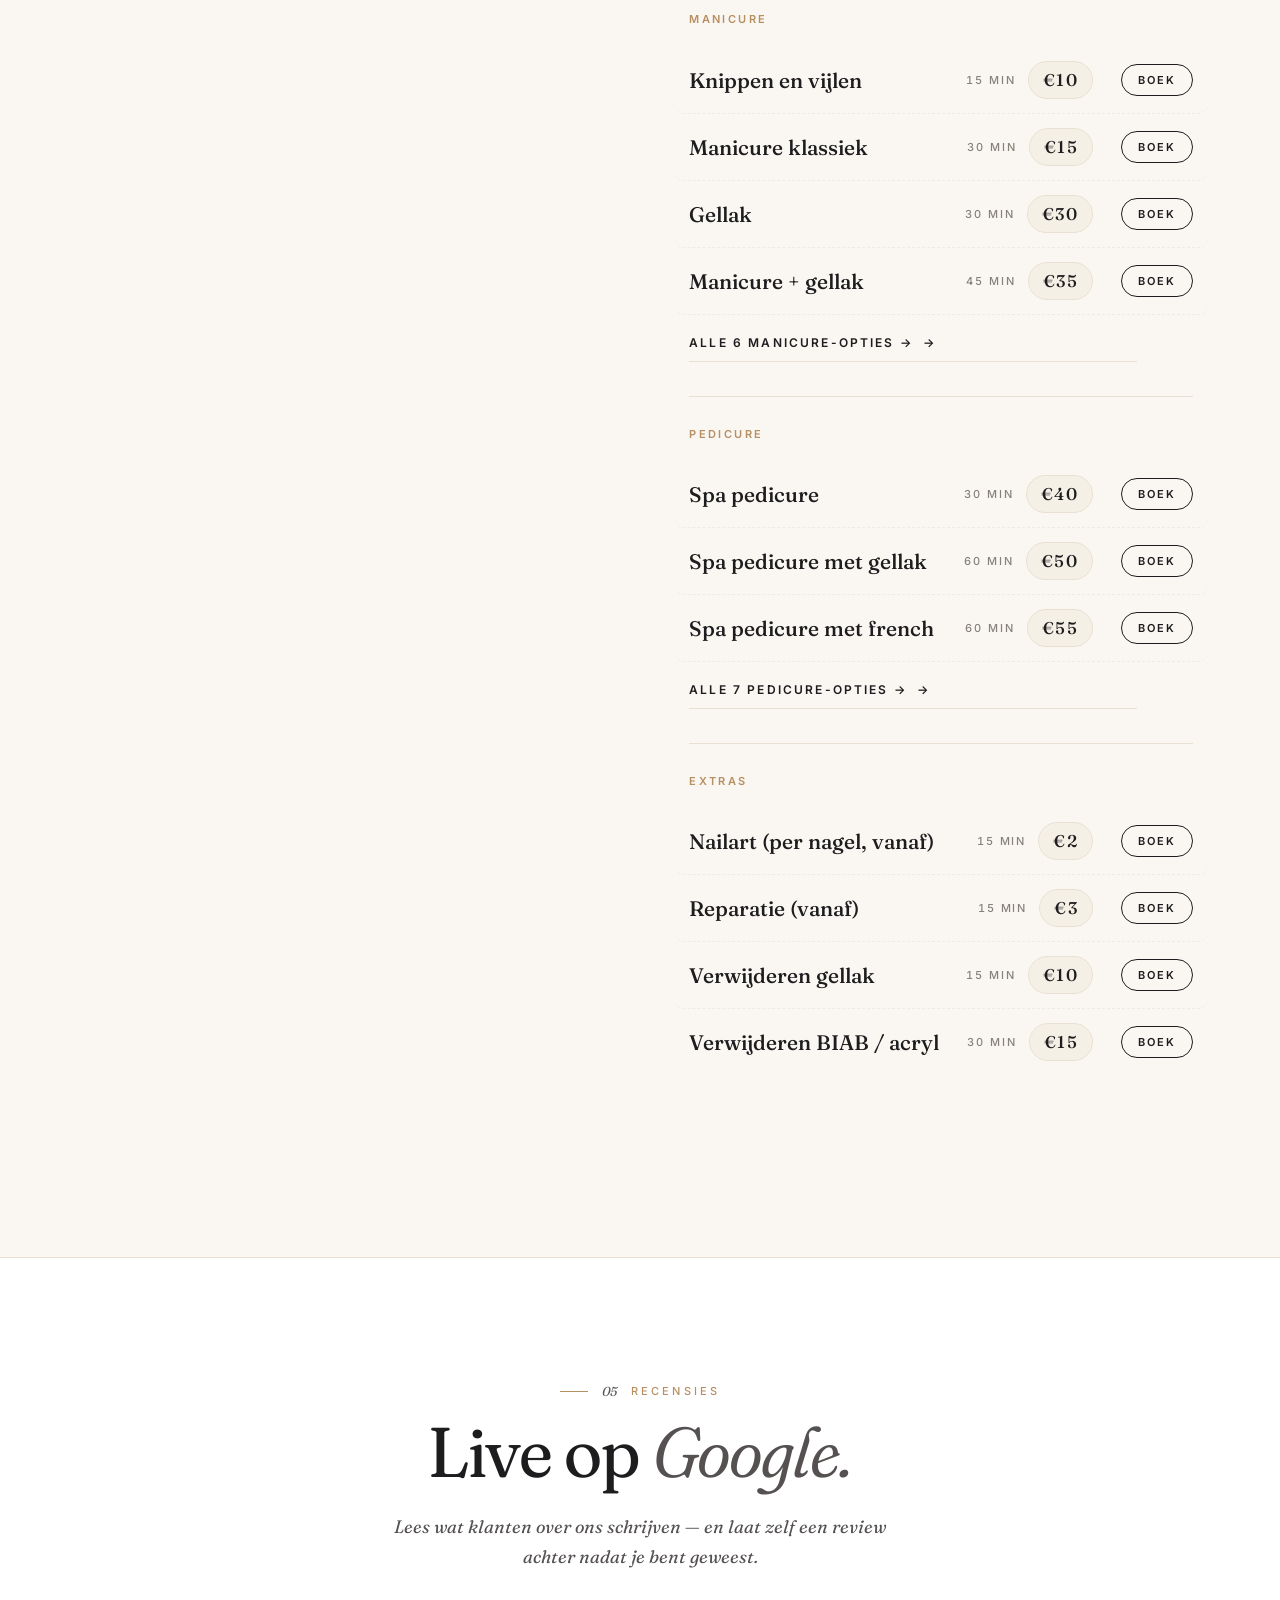
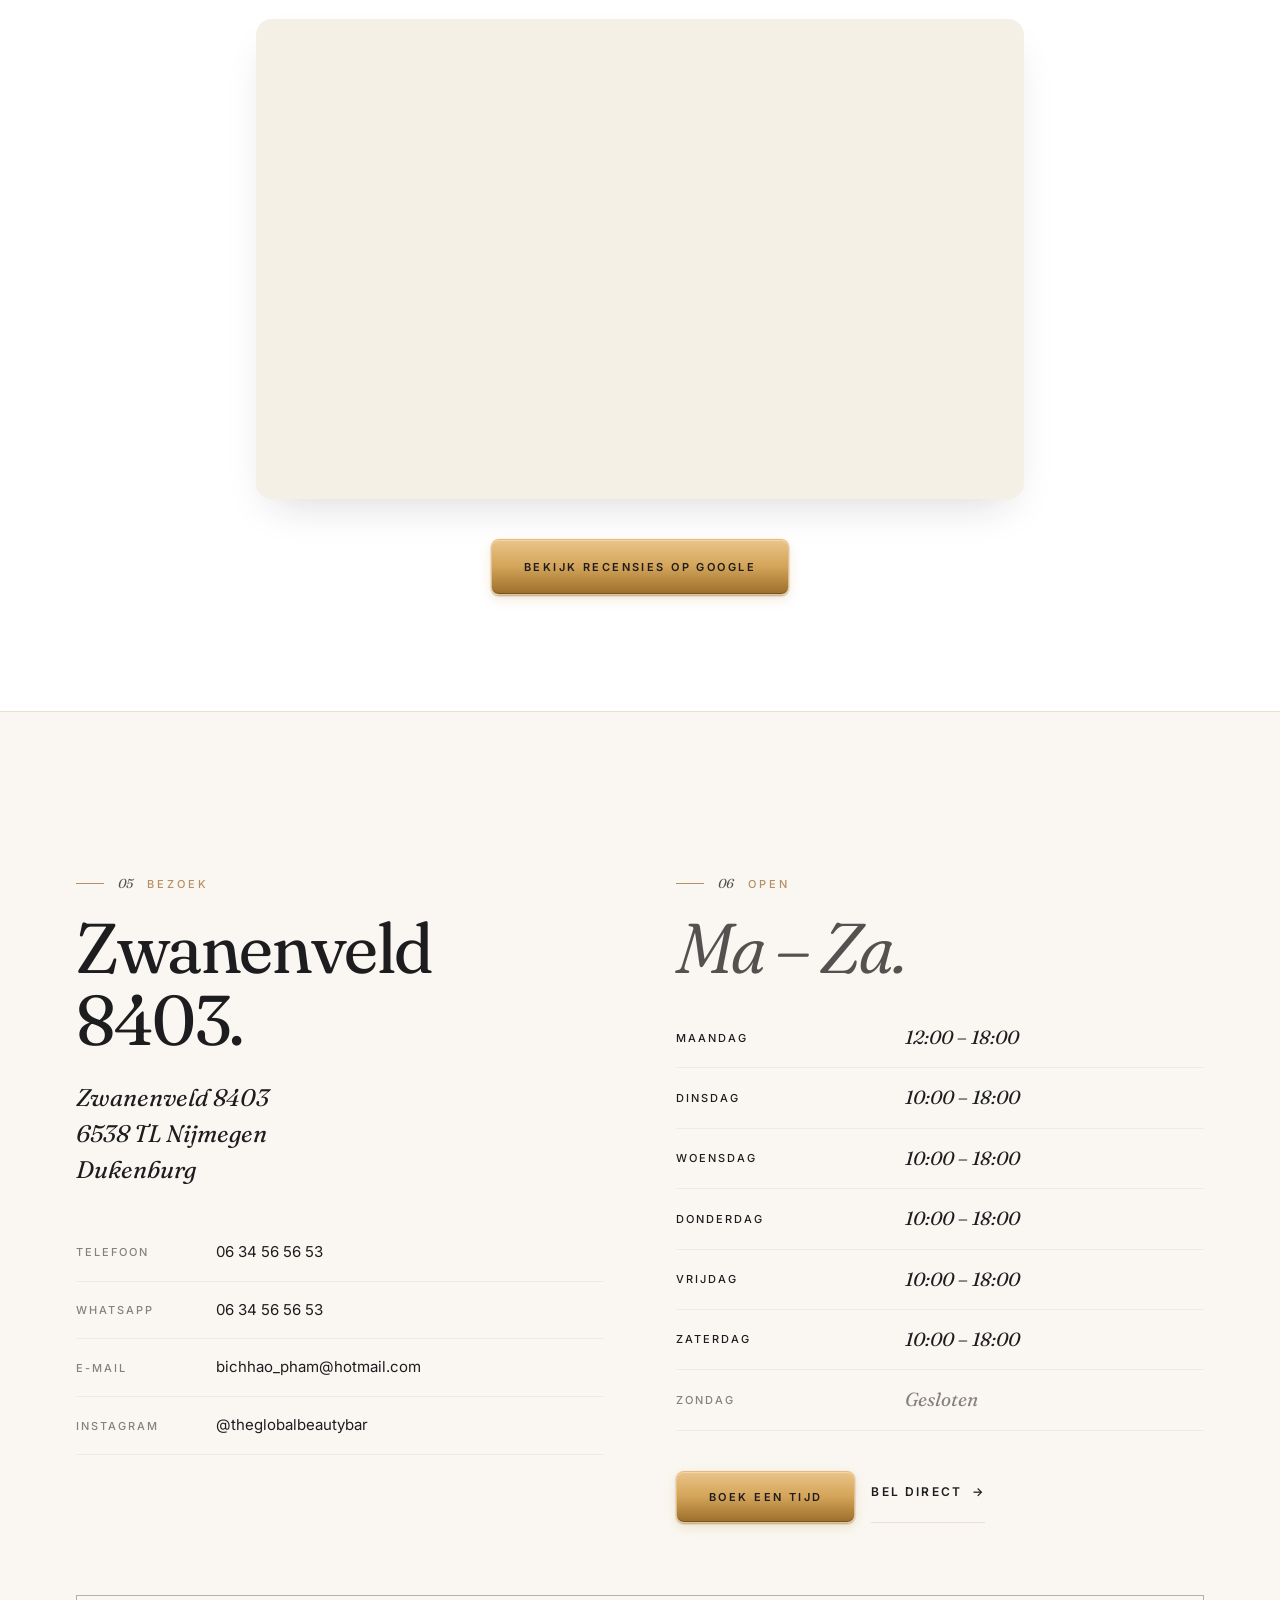
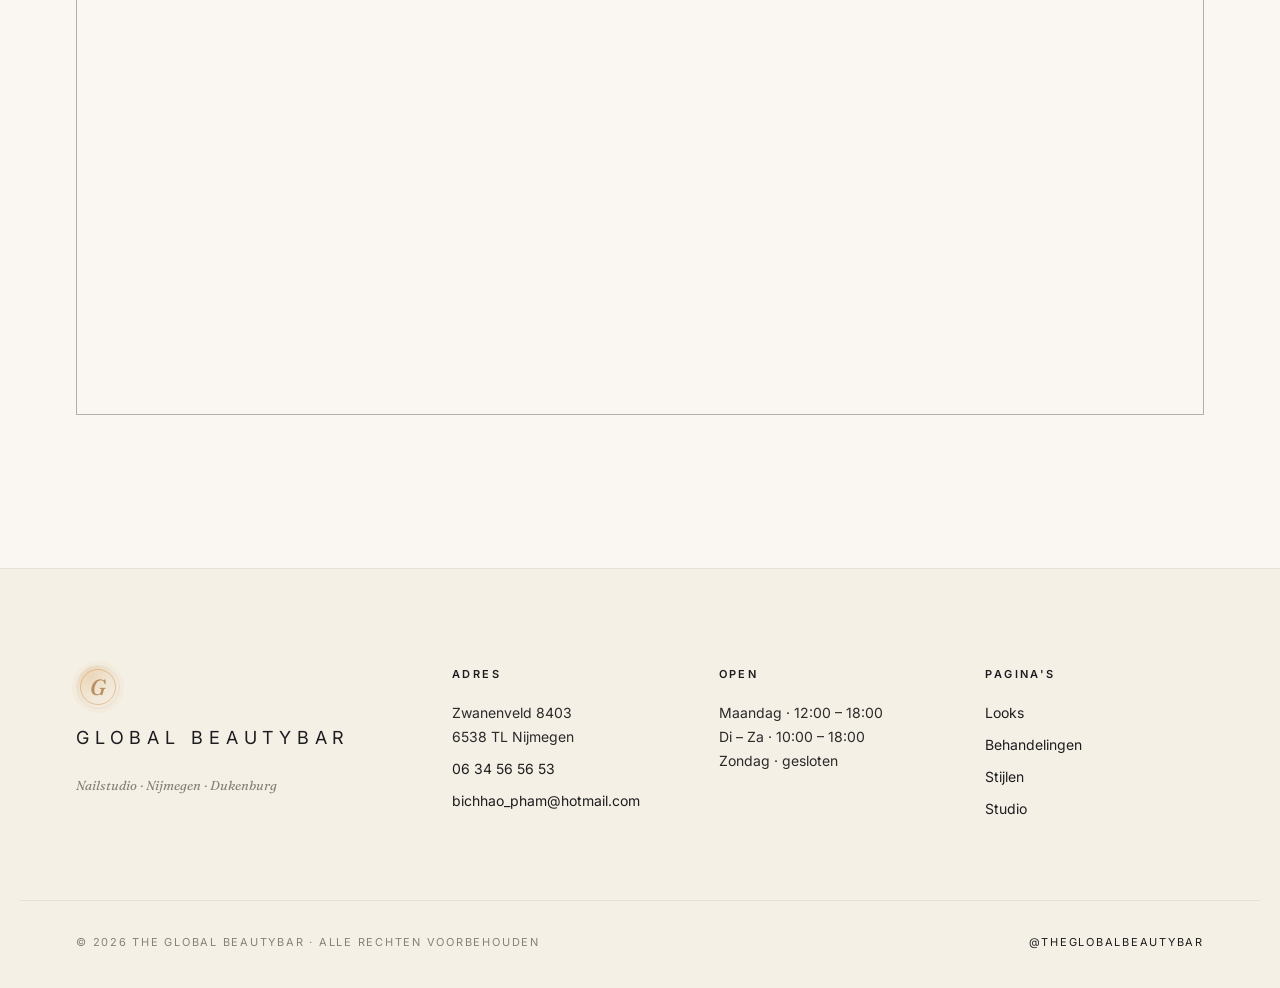
==== commit ec91bb4b: "v7 — reviews swap: live Google Maps embed (real, zero maintenance) Couldn't access real Google revie" ====
--- a/index.html
+++ b/index.html
@@ -17,7 +17,7 @@
   <link rel="preconnect" href="https://fonts.gstatic.com" crossorigin>
   <link rel="preconnect" href="https://images.pexels.com" crossorigin>
   <link href="https://fonts.googleapis.com/css2?family=Fraunces:ital,opsz,wght@0,9..144,300;0,9..144,400;0,9..144,500;0,9..144,600;1,9..144,400;1,9..144,500&family=Inter:wght@300;400;500;600;700" rel="stylesheet">
-  <link rel="stylesheet" href="css/style.css?v=6">
+  <link rel="stylesheet" href="css/style.css?v=7">
 </head>
 <body class="home">
 
@@ -270,53 +270,50 @@
   </div>
 </section>
 
-<!-- ============ REVIEWS ============
-     TODO HUMAN — replace these PLACEHOLDER reviews with verbatim
-     quotes from the salon's real Google Maps listing before going
-     live. Pull from Google Places API (recommended) or copy-paste
-     manually. Also remove the .reviews__placeholder-note pill once
-     real reviews are in.
+<!-- ============ REVIEWS — LIVE GOOGLE EMBED ============
+     The placeholder review-cards have been replaced with a live
+     Google Maps embed. The iframe shows the real shop pin on
+     Google — the rating + reviews are one tap away ("Bekijk
+     groter") inside the embed itself, plus a primary CTA below.
+
+     Upgrade path: for inline review cards (richer presentation)
+     get a Google Maps Embed API key (free tier — 25 000 loads/
+     day) and switch the iframe src to:
+
+       https://www.google.com/maps/embed/v1/place
+         ?key=YOUR_KEY
+         &q=The+Global+Beautybar+Nijmegen
+         &zoom=18
+
+     That variant shows a side panel with photos + reviews
+     scrollable inside the iframe.
 ============================================================ -->
 <section class="reviews" id="reviews">
   <div class="container">
     <header class="reviews__head reveal">
       <div class="eyebrow"><span class="num">05</span> Recensies</div>
-      <h2 class="display">Wat klanten <em>zeggen.</em></h2>
-      <span class="reviews__placeholder-note">Voorbeelden — vervang met echte Google reviews vóór livegang</span>
+      <h2 class="display">Live op <em>Google.</em></h2>
+      <p class="section__sub">
+        Lees wat klanten over ons schrijven — en laat zelf een review achter
+        nadat je bent geweest.
+      </p>
     </header>
 
-    <div class="reviews__grid">
-      <article class="review-card reveal">
-        <div class="review-card__stars" aria-label="5 sterren">★★★★★</div>
-        <p class="review-card__quote">Echt blij met mijn nieuwe set. De kleur die ik in gedachten had, perfect uitgevoerd. Rustige sfeer, geen gehaast — voelt als een vaste plek.</p>
-        <div class="review-card__attribution">
-          <span class="review-card__avatar" aria-hidden="true">S</span>
-          <span><strong>Sanne K.</strong> · Acryl French</span>
-        </div>
-      </article>
-
-      <article class="review-card reveal">
-        <div class="review-card__stars" aria-label="5 sterren">★★★★★</div>
-        <p class="review-card__quote">Eindelijk een nailstudio waar je niet als nummertje wordt afgewerkt. Mooi rustig tempo, ruim de tijd voor advies. Mijn babyboom is na 4 weken nog strak.</p>
-        <div class="review-card__attribution">
-          <span class="review-card__avatar" aria-hidden="true">L</span>
-          <span><strong>Lisa M.</strong> · Acryl Babyboom</span>
-        </div>
-      </article>
-
-      <article class="review-card reveal">
-        <div class="review-card__stars" aria-label="5 sterren">★★★★★</div>
-        <p class="review-card__quote">Eerste keer hier en zeker niet de laatste. Vakwerk in een kleine studio, lieve service, transparante prijzen. Ik kom terug voor de spa pedicure.</p>
-        <div class="review-card__attribution">
-          <span class="review-card__avatar" aria-hidden="true">Y</span>
-          <span><strong>Yara H.</strong> · BIAB Naturel</span>
-        </div>
-      </article>
+    <div class="reviews__google-embed-wrap reveal">
+      <iframe
+        class="reviews__google-embed"
+        src="https://maps.google.com/maps?q=The+Global+Beautybar+Zwanenveld+8403+Nijmegen&t=&z=17&ie=UTF8&iwloc=B&output=embed"
+        loading="lazy"
+        referrerpolicy="no-referrer-when-downgrade"
+        title="The Global Beautybar op Google Maps"
+        aria-label="Google Maps embed met de locatie en reviews van The Global Beautybar"></iframe>
     </div>
 
     <div class="reviews__footer reveal">
-      <a class="link-arrow" href="https://www.google.com/maps/search/?api=1&query=The+Global+Beautybar+Nijmegen" target="_blank" rel="noopener">
-        Lees alle reviews op Google
+      <a class="btn btn--accent btn--lg"
+         href="https://www.google.com/maps/search/?api=1&query=The+Global+Beautybar+Zwanenveld+8403+Nijmegen"
+         target="_blank" rel="noopener">
+        Bekijk recensies op Google
       </a>
     </div>
   </div>
@@ -505,7 +502,7 @@
 <!-- Mobile-only sticky "Boek nu" CTA — appears after scrolling past hero -->
 <button class="sticky-cta" data-open-book aria-label="Open boekingsformulier">Boek nu</button>
 
-<script src="js/main.js?v=6"></script>
+<script src="js/main.js?v=7"></script>
 <script>
   // Menu category filter + interactive image swap
   (function () {
--- a/css/style.css
+++ b/css/style.css
@@ -3176,3 +3176,33 @@
 }
 [data-shop-status][data-state="open"] strong::before { background: #4CAF50; box-shadow: 0 0 0 3px rgba(76,175,80,.15); }
 [data-shop-status][data-state="closed"] strong::before { background: var(--rose); box-shadow: 0 0 0 3px rgba(107,31,59,.15); }
+
+/* ===========================================================
+   v7 — REVIEWS: live Google Maps embed (replaces placeholder cards)
+   The .review-card / .reviews__grid styles above are kept around
+   for shops that DO have real review quotes ready to paste in.
+   This block styles the no-API embed variant.
+   =========================================================== */
+
+.reviews__google-embed-wrap {
+  max-width: 880px;
+  margin: 0 auto;
+  padding: 0 var(--gutter);
+}
+.reviews__google-embed {
+  display: block;
+  width: 100%;
+  height: 480px;
+  border: 0;
+  border-radius: var(--radius-pin);
+  background: var(--surface-2);
+  box-shadow: 0 18px 40px -16px rgba(29,29,31,.18);
+  /* The iframe contains Google's own chrome so we don't add a hairline
+     frame here — let it sit on the cream canvas with just the shadow */
+}
+@media (max-width: 760px) {
+  .reviews__google-embed { height: 380px; }
+}
+@media (max-width: 600px) {
+  .reviews__google-embed { height: 320px; border-radius: 12px; }
+}
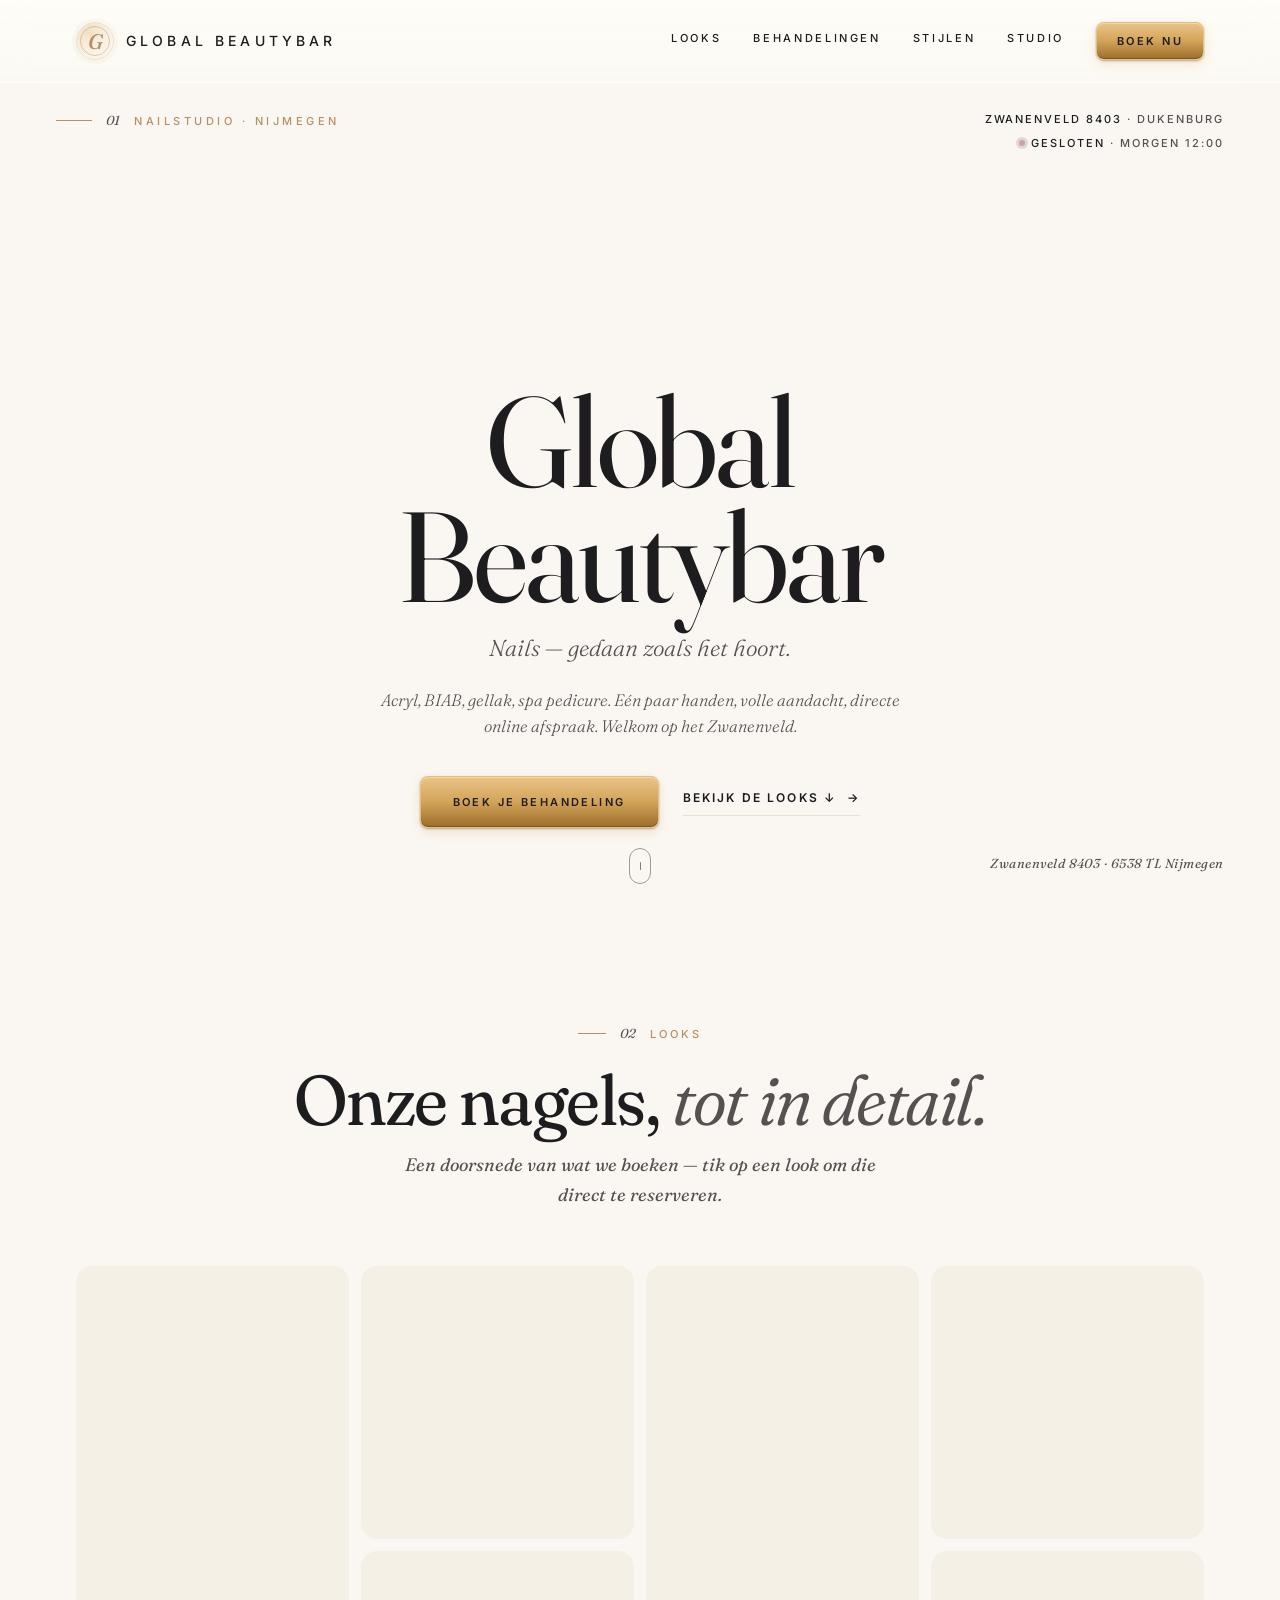
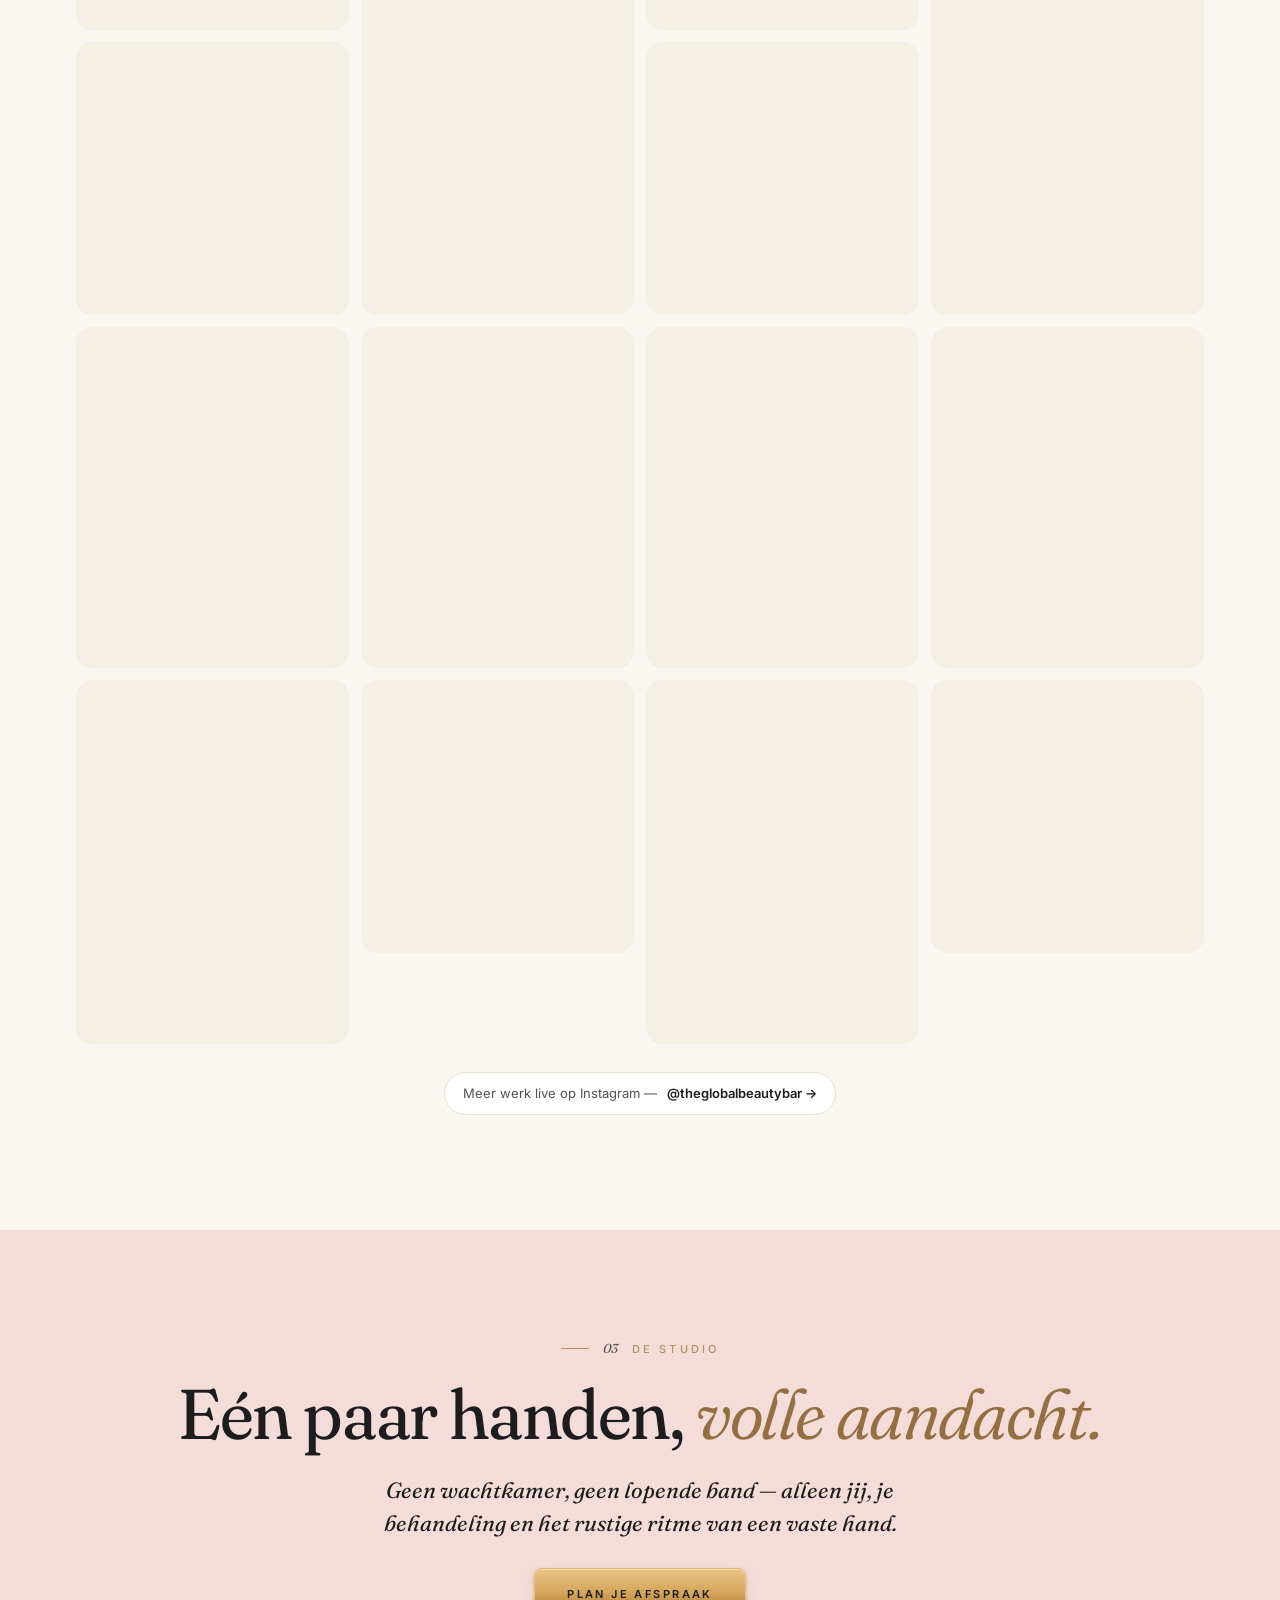
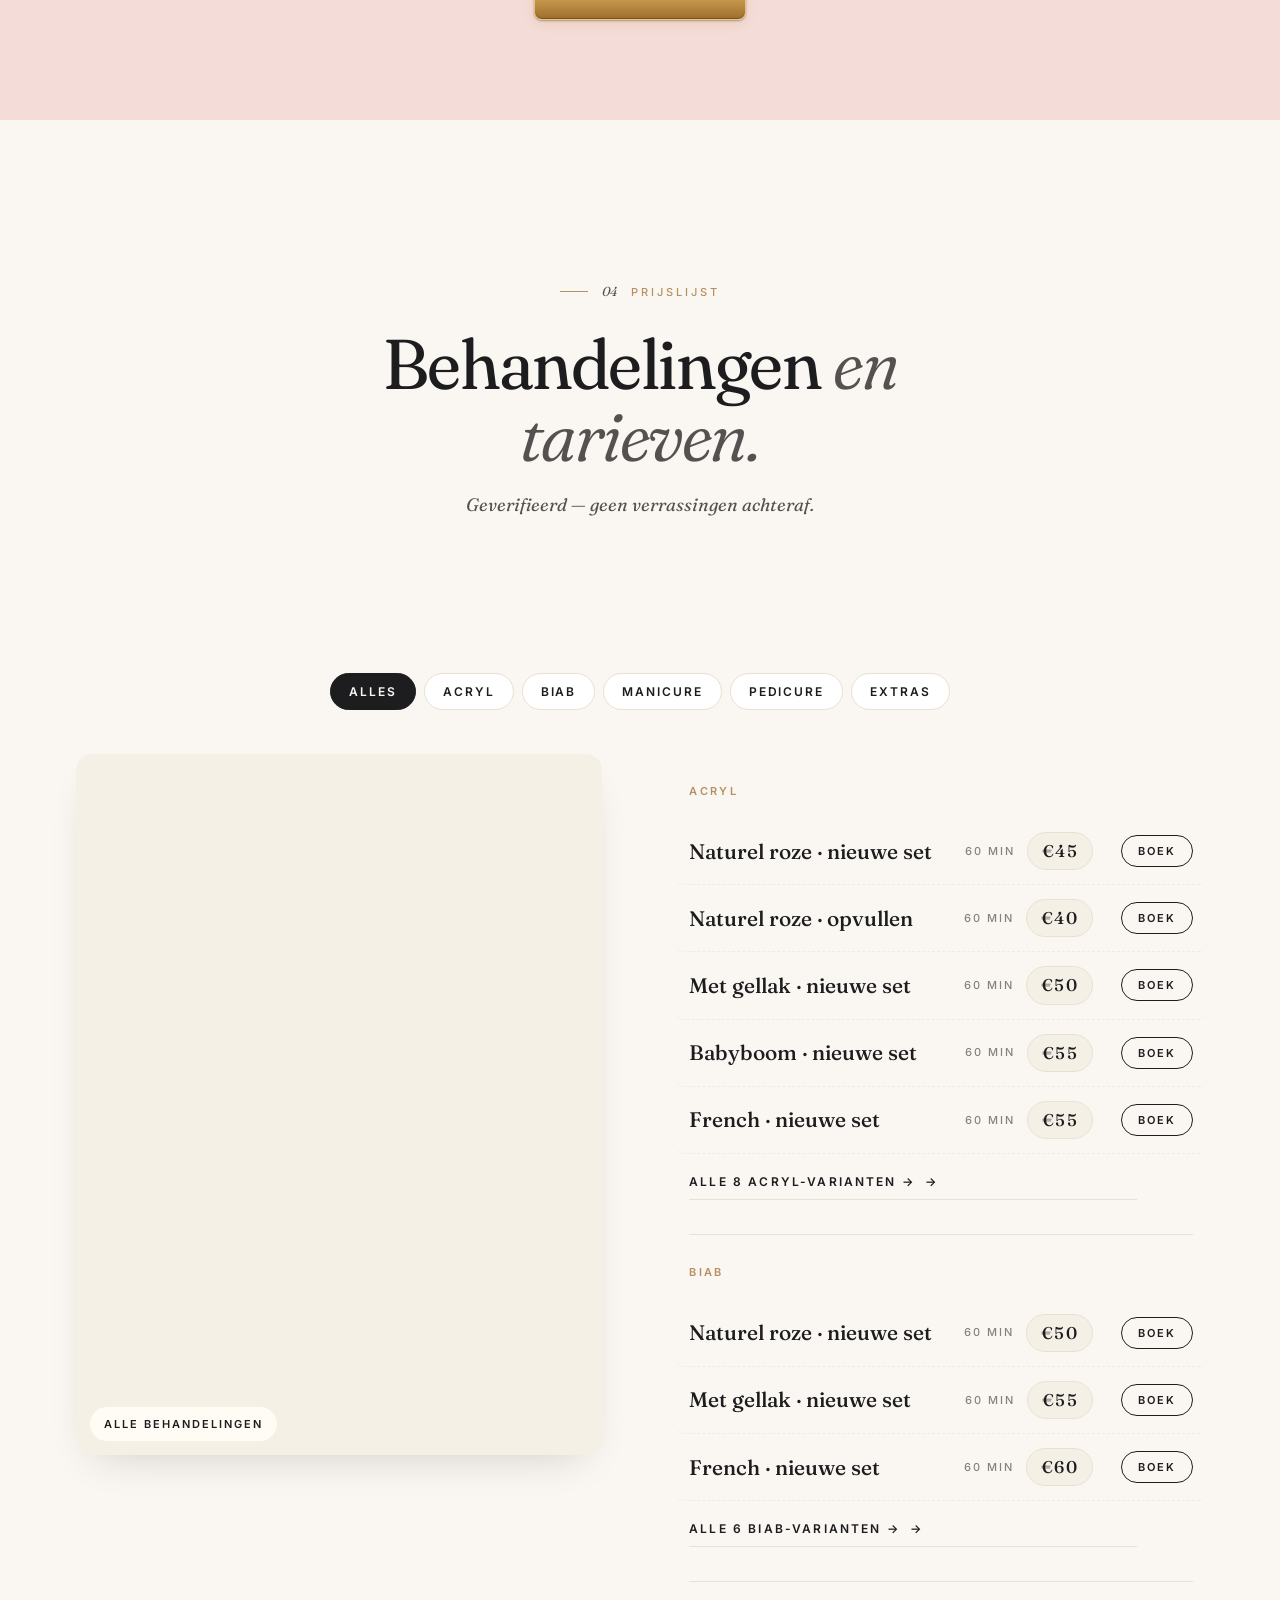
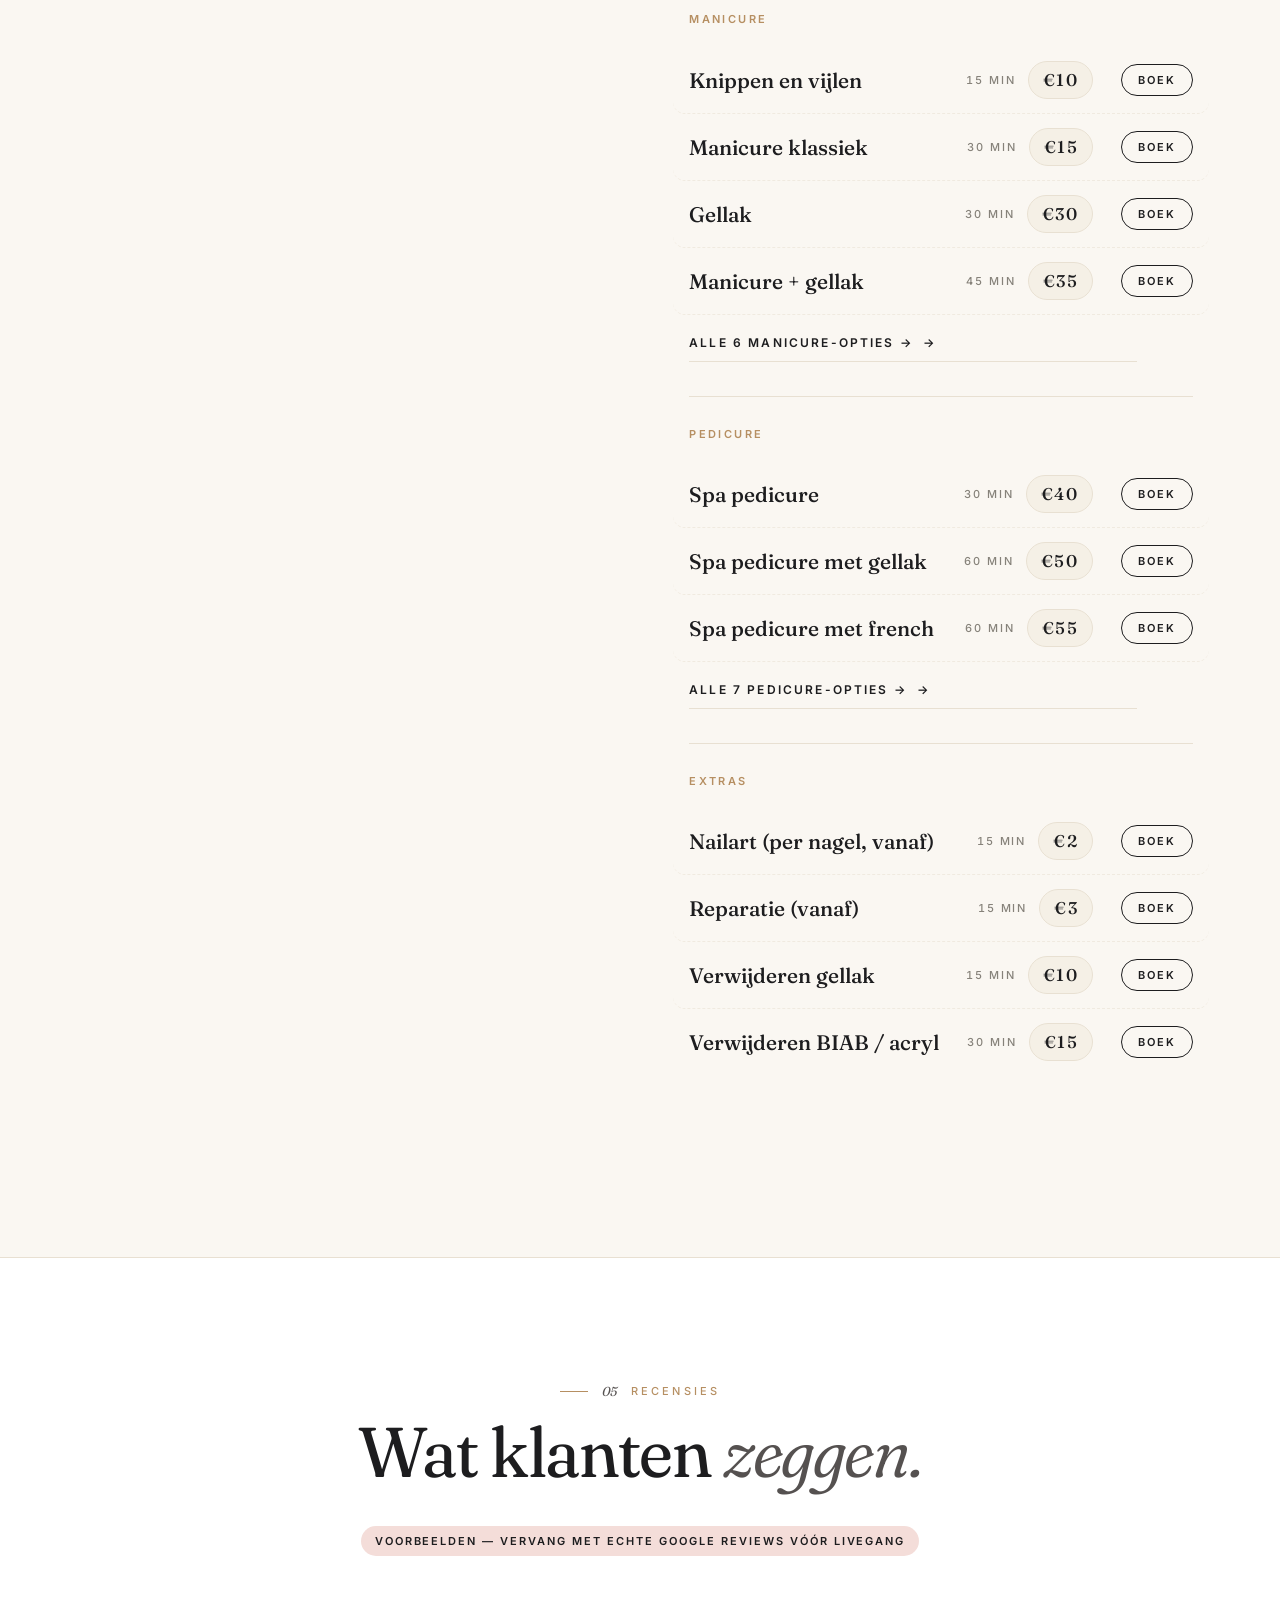
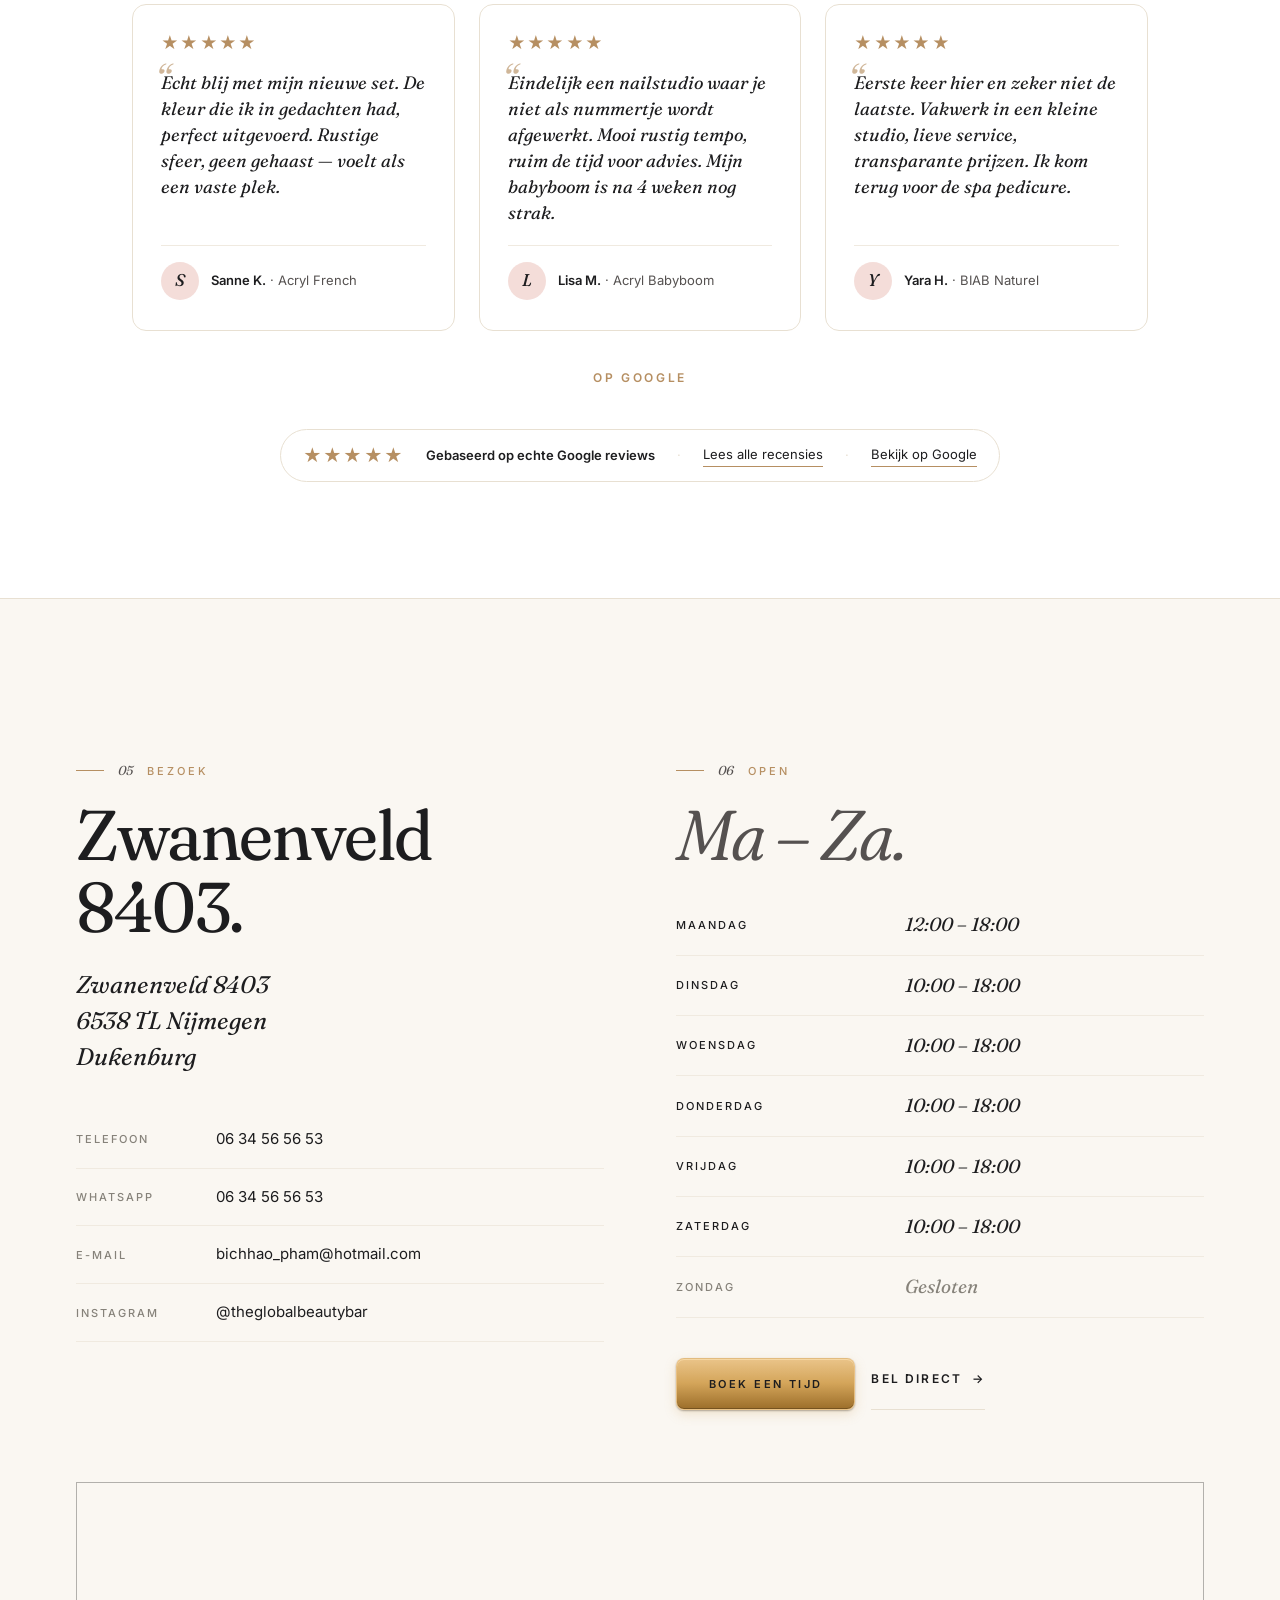
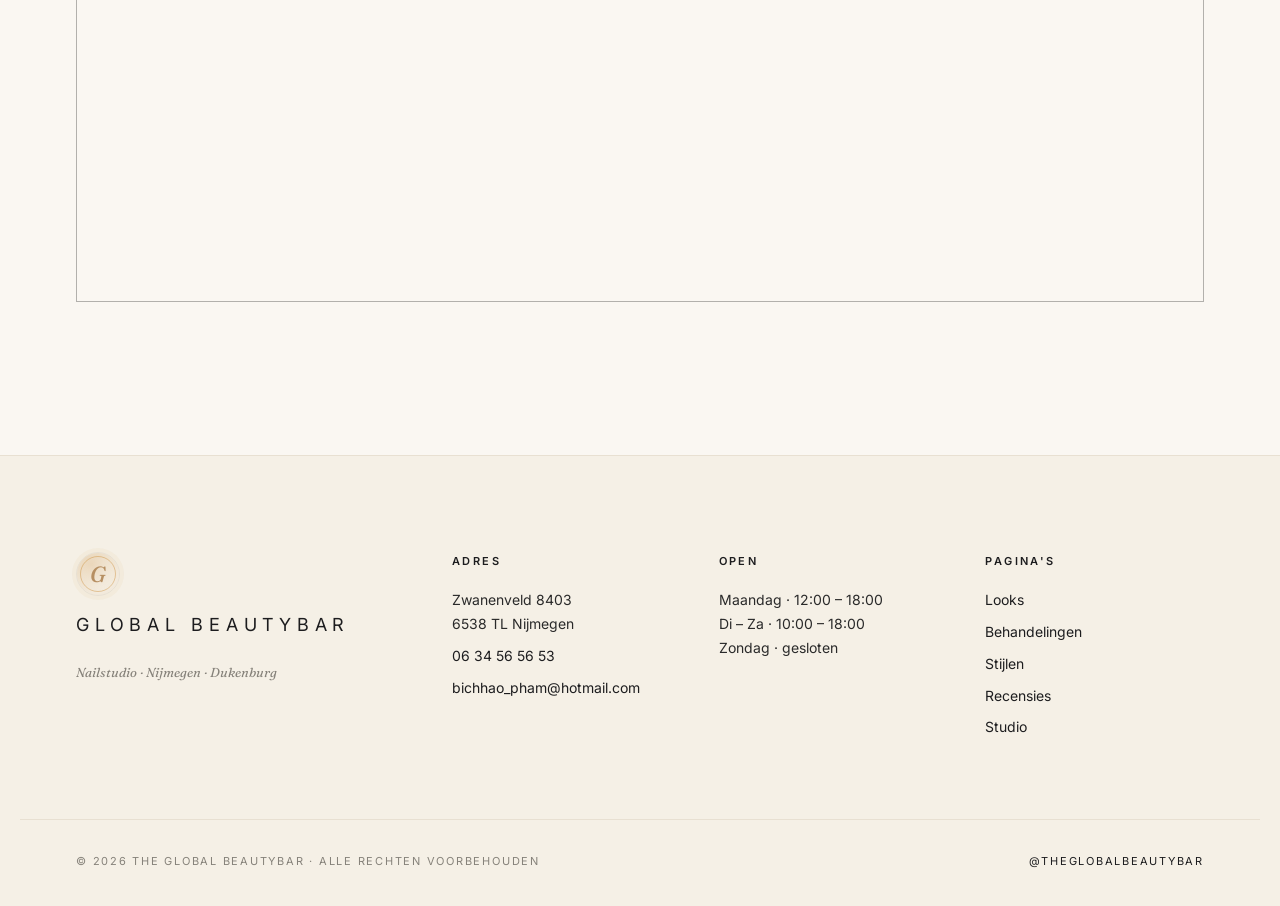
==== commit a2ad339d: "v8 — dedicated /recensies page + nav link + homepage highlights Three connected changes so reviews a" ====
--- a/index.html
+++ b/index.html
@@ -17,7 +17,7 @@
   <link rel="preconnect" href="https://fonts.gstatic.com" crossorigin>
   <link rel="preconnect" href="https://images.pexels.com" crossorigin>
   <link href="https://fonts.googleapis.com/css2?family=Fraunces:ital,opsz,wght@0,9..144,300;0,9..144,400;0,9..144,500;0,9..144,600;1,9..144,400;1,9..144,500&family=Inter:wght@300;400;500;600;700" rel="stylesheet">
-  <link rel="stylesheet" href="css/style.css?v=7">
+  <link rel="stylesheet" href="css/style.css?v=8">
 </head>
 <body class="home">
 
@@ -270,51 +270,63 @@
   </div>
 </section>
 
-<!-- ============ REVIEWS — LIVE GOOGLE EMBED ============
-     The placeholder review-cards have been replaced with a live
-     Google Maps embed. The iframe shows the real shop pin on
-     Google — the rating + reviews are one tap away ("Bekijk
-     groter") inside the embed itself, plus a primary CTA below.
-
-     Upgrade path: for inline review cards (richer presentation)
-     get a Google Maps Embed API key (free tier — 25 000 loads/
-     day) and switch the iframe src to:
-
-       https://www.google.com/maps/embed/v1/place
-         ?key=YOUR_KEY
-         &q=The+Global+Beautybar+Nijmegen
-         &zoom=18
-
-     That variant shows a side panel with photos + reviews
-     scrollable inside the iframe.
+<!-- ============ REVIEWS — HOMEPAGE HIGHLIGHTS ============
+     TODO HUMAN — these 3 highlighted reviews are PLACEHOLDERS.
+     Replace each quote + name with verbatim Google reviews from
+     the shop's Maps listing before going live. Also remove the
+     .reviews__placeholder-note pill when real reviews are in.
+     The full reviews page lives at /recensies — same placeholder
+     pattern, 6 cards.
 ============================================================ -->
 <section class="reviews" id="reviews">
   <div class="container">
     <header class="reviews__head reveal">
       <div class="eyebrow"><span class="num">05</span> Recensies</div>
-      <h2 class="display">Live op <em>Google.</em></h2>
-      <p class="section__sub">
-        Lees wat klanten over ons schrijven — en laat zelf een review achter
-        nadat je bent geweest.
-      </p>
+      <h2 class="display">Wat klanten <em>zeggen.</em></h2>
+      <span class="reviews__placeholder-note">Voorbeelden — vervang met echte Google reviews vóór livegang</span>
     </header>
 
-    <div class="reviews__google-embed-wrap reveal">
-      <iframe
-        class="reviews__google-embed"
-        src="https://maps.google.com/maps?q=The+Global+Beautybar+Zwanenveld+8403+Nijmegen&t=&z=17&ie=UTF8&iwloc=B&output=embed"
-        loading="lazy"
-        referrerpolicy="no-referrer-when-downgrade"
-        title="The Global Beautybar op Google Maps"
-        aria-label="Google Maps embed met de locatie en reviews van The Global Beautybar"></iframe>
-    </div>
-
-    <div class="reviews__footer reveal">
-      <a class="btn btn--accent btn--lg"
-         href="https://www.google.com/maps/search/?api=1&query=The+Global+Beautybar+Zwanenveld+8403+Nijmegen"
-         target="_blank" rel="noopener">
-        Bekijk recensies op Google
-      </a>
+    <div class="reviews__grid">
+      <article class="review-card reveal">
+        <div class="review-card__stars" aria-label="5 sterren">★★★★★</div>
+        <p class="review-card__quote">Echt blij met mijn nieuwe set. De kleur die ik in gedachten had, perfect uitgevoerd. Rustige sfeer, geen gehaast — voelt als een vaste plek.</p>
+        <div class="review-card__attribution">
+          <span class="review-card__avatar" aria-hidden="true">S</span>
+          <span><strong>Sanne K.</strong> · Acryl French</span>
+        </div>
+      </article>
+
+      <article class="review-card reveal">
+        <div class="review-card__stars" aria-label="5 sterren">★★★★★</div>
+        <p class="review-card__quote">Eindelijk een nailstudio waar je niet als nummertje wordt afgewerkt. Mooi rustig tempo, ruim de tijd voor advies. Mijn babyboom is na 4 weken nog strak.</p>
+        <div class="review-card__attribution">
+          <span class="review-card__avatar" aria-hidden="true">L</span>
+          <span><strong>Lisa M.</strong> · Acryl Babyboom</span>
+        </div>
+      </article>
+
+      <article class="review-card reveal">
+        <div class="review-card__stars" aria-label="5 sterren">★★★★★</div>
+        <p class="review-card__quote">Eerste keer hier en zeker niet de laatste. Vakwerk in een kleine studio, lieve service, transparante prijzen. Ik kom terug voor de spa pedicure.</p>
+        <div class="review-card__attribution">
+          <span class="review-card__avatar" aria-hidden="true">Y</span>
+          <span><strong>Yara H.</strong> · BIAB Naturel</span>
+        </div>
+      </article>
+    </div>
+
+    <div class="reviews__cta-row reveal">
+      <span class="reviews__google-callout">Op Google</span>
+      <div>
+        <span class="reviews__rating-strip">
+          <span class="stars" aria-hidden="true">★★★★★</span>
+          <span><strong>Gebaseerd op echte Google reviews</strong></span>
+          <span class="reviews__rating-strip__divider" aria-hidden="true">·</span>
+          <a href="recensies.html">Lees alle recensies</a>
+          <span class="reviews__rating-strip__divider" aria-hidden="true">·</span>
+          <a href="https://www.google.com/maps/search/?api=1&query=The+Global+Beautybar+Zwanenveld+8403+Nijmegen" target="_blank" rel="noopener">Bekijk op Google</a>
+        </span>
+      </div>
     </div>
   </div>
 </section>
@@ -393,6 +405,7 @@
       <p><a href="#looks">Looks</a></p>
       <p><a href="nagels.html">Behandelingen</a></p>
       <p><a href="stijlen.html">Stijlen</a></p>
+      <p><a href="recensies.html">Recensies</a></p>
       <p><a href="over-ons.html">Studio</a></p>
     </div>
   </div>
@@ -502,7 +515,7 @@
 <!-- Mobile-only sticky "Boek nu" CTA — appears after scrolling past hero -->
 <button class="sticky-cta" data-open-book aria-label="Open boekingsformulier">Boek nu</button>
 
-<script src="js/main.js?v=7"></script>
+<script src="js/main.js?v=8"></script>
 <script>
   // Menu category filter + interactive image swap
   (function () {
--- a/css/style.css
+++ b/css/style.css
@@ -3206,3 +3206,76 @@
 @media (max-width: 600px) {
   .reviews__google-embed { height: 320px; border-radius: 12px; }
 }
+
+/* ===========================================================
+   v8 — REVIEWS PAGE + HOMEPAGE HIGHLIGHTS
+   Patterns:
+     .reviews__rating-strip — stars + total label + secondary link
+     .reviews__grid--six    — modifier for the 6-card /recensies grid
+     .reviews__page-embed   — taller iframe for the dedicated page
+   =========================================================== */
+
+/* Rating strip — appears beneath the 3 highlighted cards on home */
+.reviews__rating-strip {
+  display: inline-flex; align-items: center; flex-wrap: wrap;
+  gap: 14px 22px;
+  margin: 40px auto 0;
+  padding: 14px 22px;
+  background: var(--surface);
+  border: 1px solid var(--line);
+  border-radius: var(--radius-pill);
+  font-family: var(--sans);
+  font-size: 13px;
+  color: var(--bone-dim);
+}
+.reviews__rating-strip .stars {
+  color: var(--gold);
+  font-size: 18px;
+  letter-spacing: 0.06em;
+  line-height: 1;
+}
+.reviews__rating-strip strong { color: var(--bone); font-weight: 600; }
+.reviews__rating-strip a {
+  color: var(--bone);
+  border-bottom: 1px solid var(--gold);
+  padding-bottom: 1px;
+  transition: color .2s var(--ease);
+}
+.reviews__rating-strip a:hover { color: var(--gold); }
+.reviews__rating-strip__divider { color: var(--line); }
+
+/* Center the rating strip wrapper */
+.reviews__cta-row { text-align: center; margin-top: 32px; }
+
+/* 6-card grid modifier for /recensies — same card style, more columns */
+.reviews__grid--six { grid-template-columns: repeat(auto-fit, minmax(280px, 1fr)); }
+@media (min-width: 980px) {
+  .reviews__grid--six { grid-template-columns: repeat(3, minmax(0, 1fr)); }
+}
+
+/* The /recensies page's big embed — taller than the homepage variant */
+.reviews__page-embed {
+  display: block;
+  width: 100%;
+  height: 540px;
+  border: 0;
+  border-radius: var(--radius-pin);
+  background: var(--surface-2);
+  box-shadow: 0 18px 40px -16px rgba(29,29,31,.18);
+}
+@media (max-width: 760px) {
+  .reviews__page-embed { height: 420px; }
+}
+@media (max-width: 600px) {
+  .reviews__page-embed { height: 340px; border-radius: 12px; }
+}
+
+/* Small "Op Google" callout above the rating strip */
+.reviews__google-callout {
+  margin: 32px 0 8px;
+  font-family: var(--sans);
+  font-size: 12px; font-weight: 600;
+  letter-spacing: 0.22em; text-transform: uppercase;
+  color: var(--gold);
+  text-align: center;
+}
